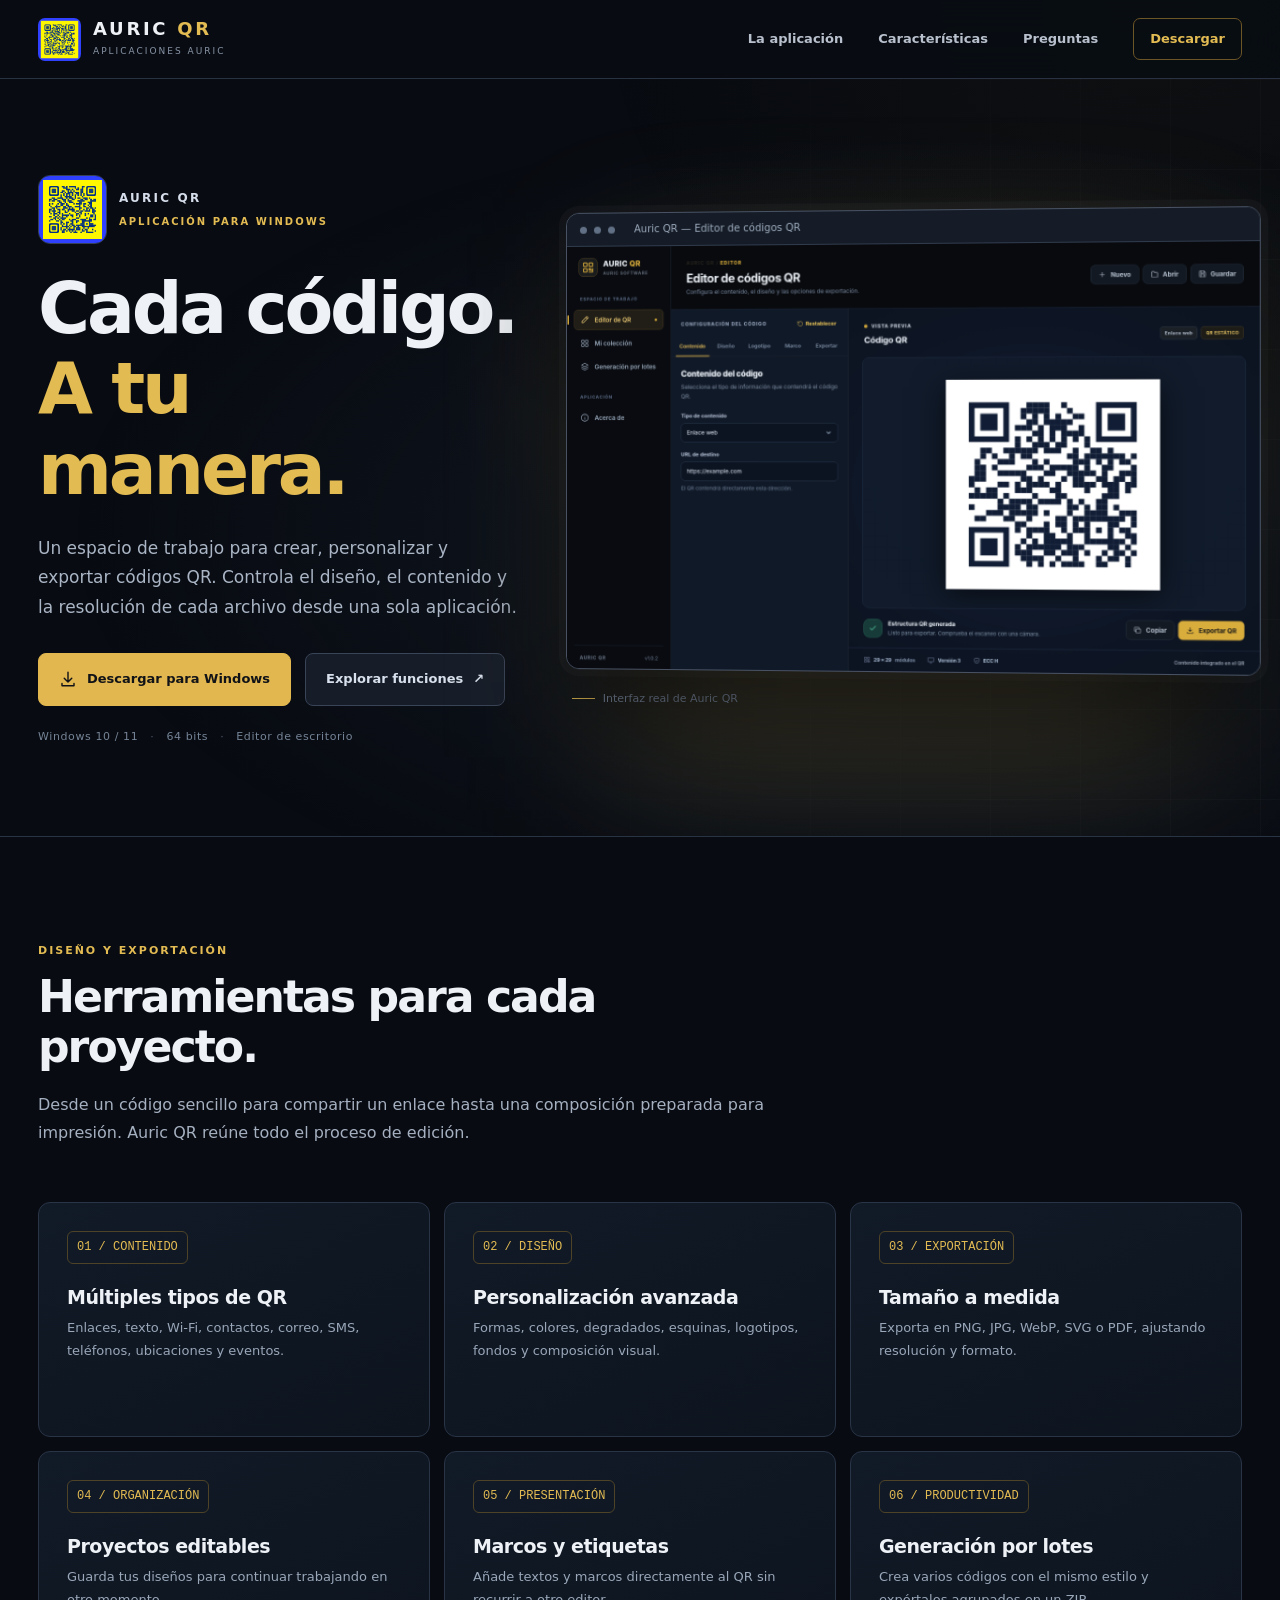
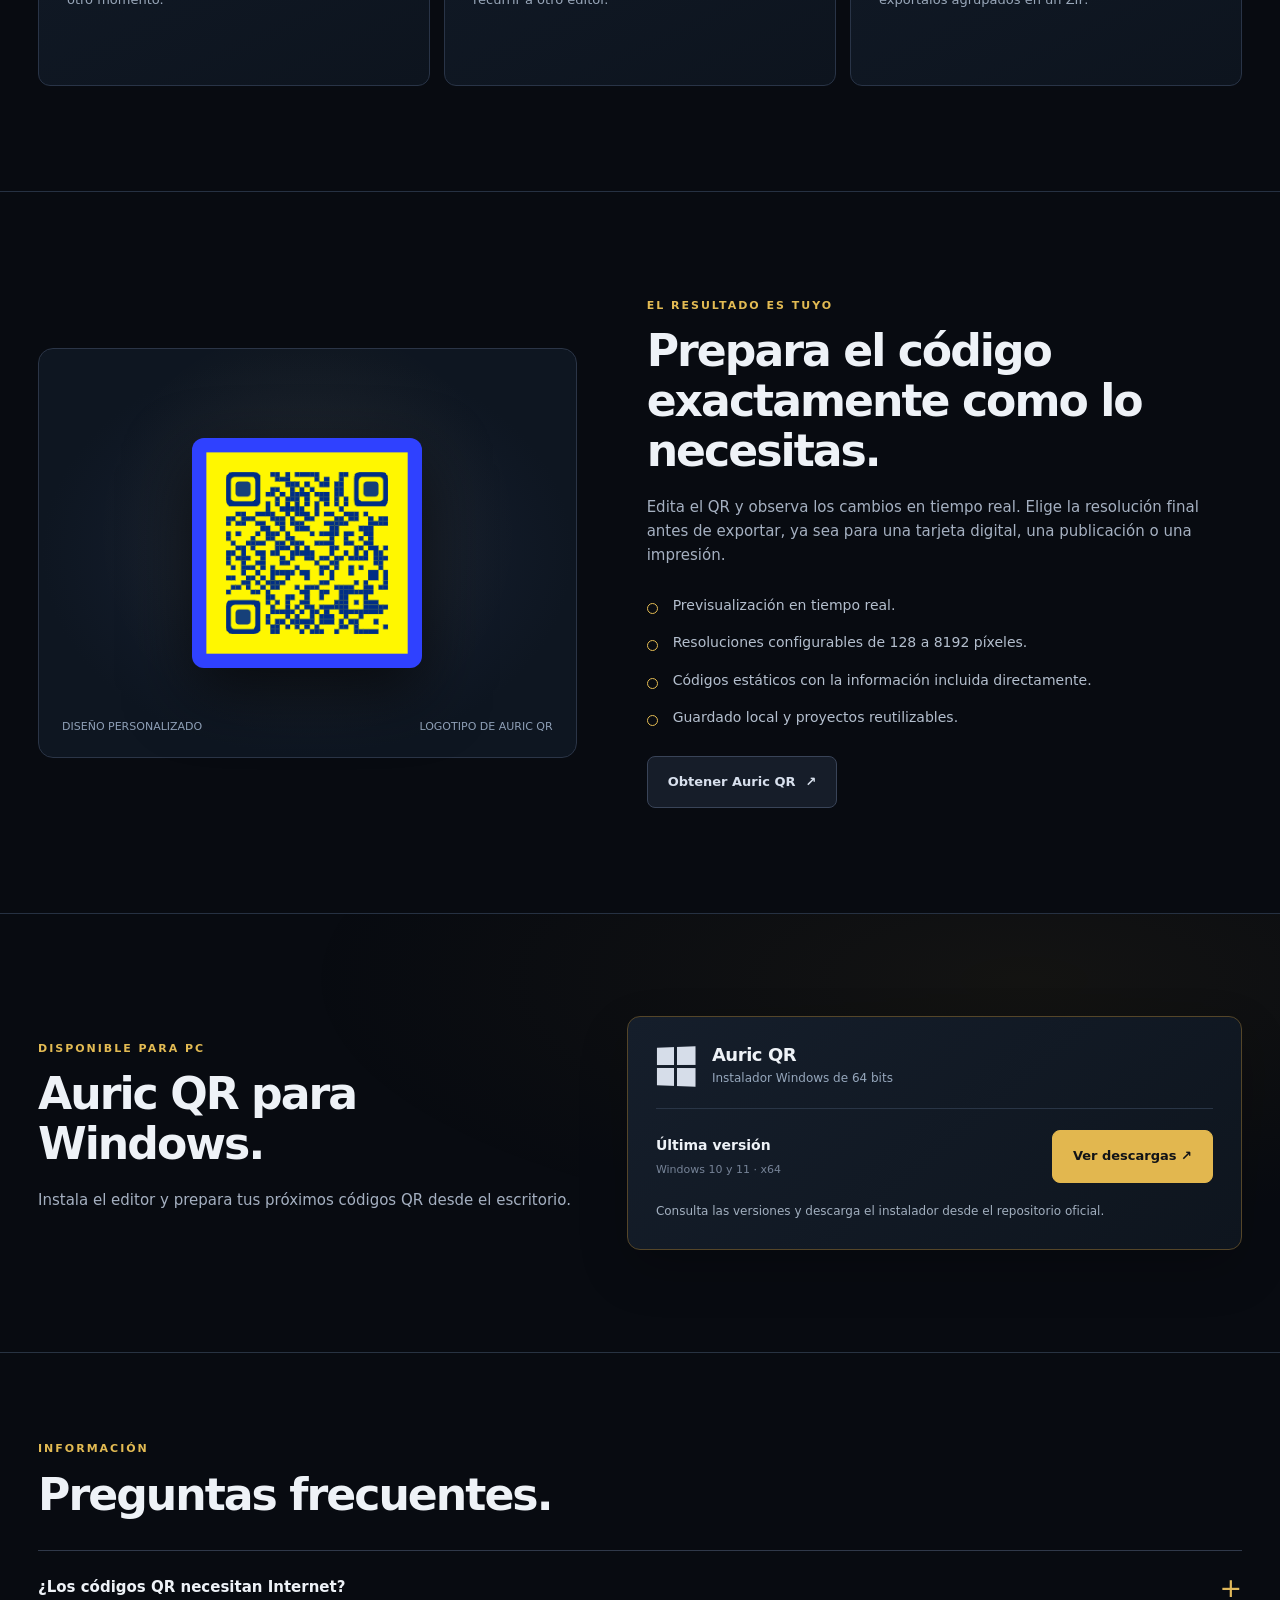
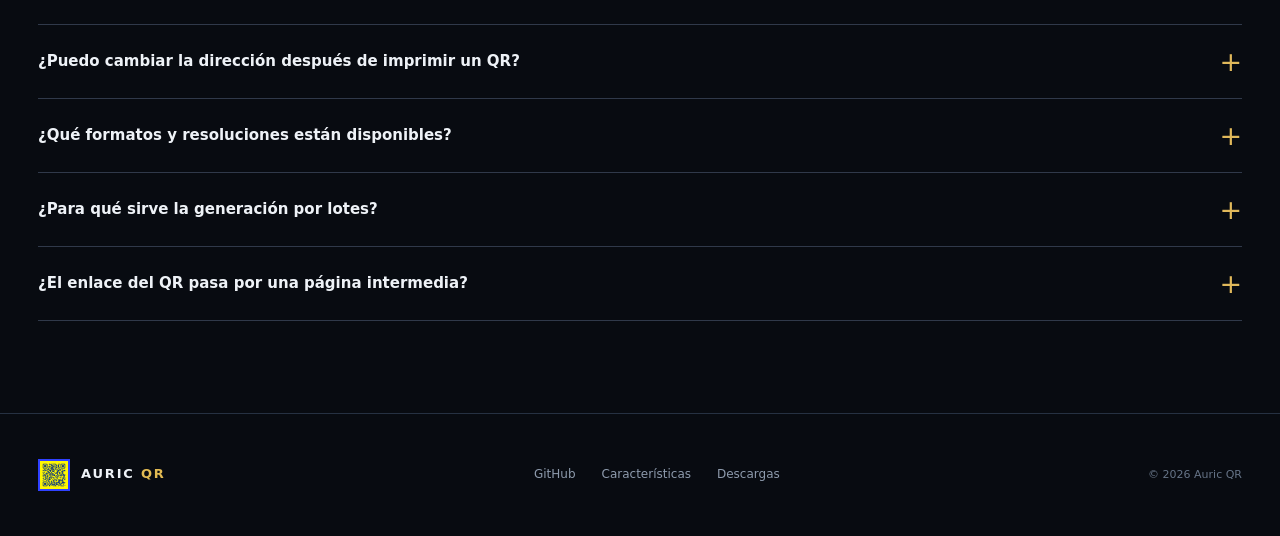
==== index.html @ 5e01d078 "Publish standalone Auric QR download site with original branding" ====
<!DOCTYPE html>
<html lang="es">
<head>
<meta charset="UTF-8"><meta name="viewport" content="width=device-width,initial-scale=1">
<meta name="theme-color" content="#080b11">
<meta name="description" content="Auric QR: editor de códigos QR para Windows. Personaliza colores, formas, marcos, logotipos y exporta en múltiples formatos y resoluciones.">
<meta property="og:type" content="website"><meta property="og:title" content="Auric QR — Editor de códigos QR"><meta property="og:description" content="Crea y personaliza códigos QR con exportaciones precisas para Windows.">
<title>Auric QR — Editor de códigos QR para Windows</title>
<link rel="icon" type="image/png" href="[data-uri]">
<style>
:root{color-scheme:dark;--base:#080b11;--base2:#0d131d;--panel:#101722;--panel2:#131c29;--edge:#283243;--txt:#eef2f7;--soft:#a5b0c1;--muted:#768397;--accent:#e3bb53;--accent2:#bc8f31;--sans:Inter,"Segoe UI",system-ui,-apple-system,Arial,sans-serif}
*{box-sizing:border-box}html{scroll-behavior:smooth}body{margin:0;min-width:320px;color:var(--txt);background:var(--base);font:15px/1.6 var(--sans);-webkit-font-smoothing:antialiased}body:before{content:"";position:fixed;inset:0;pointer-events:none;z-index:-1;background:radial-gradient(ellipse at 90% 1%,#b78e1b0a,transparent 35%)}a{color:inherit;text-decoration:none}button{font:inherit}button:focus-visible,a:focus-visible,summary:focus-visible{outline:2px solid #ffe39a;outline-offset:4px}.wrap{width:min(1230px,calc(100% - 76px));margin:auto}.eyebrow{font-size:11px;text-transform:uppercase;letter-spacing:2px;font-weight:750;color:var(--accent)}h1,h2,h3,p{margin-top:0}h1,h2,h3{line-height:1.13;letter-spacing:-.045em}h1{font-size:clamp(49px,5.55vw,83px);font-weight:780;margin:21px 0 24px}h2{font-size:clamp(33px,3.45vw,53px);font-weight:760;margin:12px 0 19px}h3{font-size:20px;font-weight:700;letter-spacing:-.025em;margin:0 0 10px}.sub{color:var(--soft)}.muted{color:var(--muted)}.gold{color:var(--accent)}
header{position:sticky;top:0;z-index:60;background:#090d13ed;backdrop-filter:blur(22px);border-bottom:1px solid #293242}nav.wrap{min-height:78px;display:flex;justify-content:space-between;align-items:center;gap:30px}.brand{display:inline-flex;align-items:center;gap:12px;min-width:0}.brand img{width:43px;height:43px;object-fit:contain;flex:none;border-radius:7px}.brand-name{font-weight:850;letter-spacing:2.7px;font-size:18px;line-height:1.1}.brand-name span{color:var(--accent)}.brand-tag{font-size:9px;color:#8894a6;letter-spacing:2px;margin-top:5px}.nav-links{display:flex;gap:35px;align-items:center}.nav-links a{font-size:13px;font-weight:620;color:#b9c1ce;transition:color .2s}.nav-links a:hover{color:#fff}.nav-download{padding:10px 16px;border:1px solid #6c5526;border-radius:7px;color:var(--accent)!important}.nav-download:hover{background:#352c1a}.hamburger{display:none;background:transparent;border:1px solid #394357;color:#ddd;border-radius:8px;width:43px;height:41px;align-items:center;justify-content:center;font-size:23px}
.hero{position:relative;overflow:hidden;border-bottom:1px solid #283343}.hero:before{content:"";position:absolute;inset:0;background:radial-gradient(ellipse at 75% 40%,#bd913116,transparent 38%),radial-gradient(ellipse at 72% 60%,#1a253682,transparent 65%);pointer-events:none}.hero:after{content:"";position:absolute;inset:0;opacity:.3;pointer-events:none;background-image:linear-gradient(90deg,#fff1 1px,transparent 1px),linear-gradient(#fff1 1px,transparent 1px);background-size:90px 90px;mask-image:linear-gradient(90deg,transparent 35%,black 100%)}.hero-grid{position:relative;z-index:1;display:grid;grid-template-columns:minmax(400px,.91fr) minmax(460px,1.28fr);align-items:center;gap:47px;min-height:670px;padding:96px 0 91px}.hero-copy{position:relative}.hero-copy p{font-size:17px;line-height:1.73;color:#aab5c5;max-width:520px}.hero-icon-row{display:flex;align-items:center;gap:12px;margin-bottom:25px}.hero-icon-row img{width:69px;height:69px;object-fit:contain;border:1px solid #364157;border-radius:12px}.product-label{font-size:12px;letter-spacing:2.2px;color:#d6deeb;font-weight:730}.hero-badges{font-size:11px;color:#758497;letter-spacing:.6px;margin-top:22px;display:flex;flex-wrap:wrap;gap:12px}.hero-badges span+span:before{content:"·";color:#4c596a;margin-right:12px}.actions{display:flex;align-items:center;gap:14px;flex-wrap:wrap;margin-top:31px}.btn{display:inline-flex;align-items:center;justify-content:center;gap:10px;white-space:nowrap;font-size:13px;font-weight:780;border-radius:8px;padding:15px 20px;border:1px solid #455063;transition:transform .18s,background .18s,color .18s;cursor:pointer}.btn:hover{transform:translateY(-2px)}.btn-primary{background:#e2b74f;color:#111317;border-color:#e2b74f}.btn-primary:hover{background:#f2cb69}.btn-secondary{background:#161d29;border-color:#394458;color:#d8e0ed}.btn-secondary:hover{background:#242e3c}.btn svg{height:18px;width:18px;stroke:currentColor;stroke-width:1.9;fill:none;stroke-linecap:round;stroke-linejoin:round}.screen-outer{min-width:0;position:relative;z-index:3}.screen-outer:before{content:"";position:absolute;inset:15% 7% -10%;background:#dcb8503d;filter:blur(80px);z-index:-1}.screen-frame{background:#111823;border:1px solid #485264;border-radius:13px;overflow:hidden;box-shadow:0 50px 105px #0009,0 0 0 7px #ffffff08;transform:perspective(1600px) rotateY(-4deg);transform-origin:left center}.screen-top{height:33px;display:flex;align-items:center;gap:7px;padding:0 13px;background:#151c27;border-bottom:1px solid #303b4d}.dot{height:7px;width:7px;border-radius:50%;background:#627085}.screen-top span:last-child{font-size:10px;color:#9dabbd;margin-left:12px}.screen-frame img{width:100%;height:auto;display:block;object-fit:contain;aspect-ratio:1440 / 900}.screen-caption{font-size:11px;color:#7c8aa0;margin:20px 6px 0;display:flex;align-items:center;gap:8px}.line{display:inline-block;width:23px;height:1px;background:var(--accent)}
.section{padding:105px 0;border-bottom:1px solid #263142}.section-head{max-width:760px;margin:0 0 55px}.section-head p{color:var(--soft);font-size:16px;line-height:1.75}.highlights{display:grid;grid-template-columns:repeat(3,1fr);gap:14px}.feature{min-height:235px;border:1px solid #293447;border-radius:12px;padding:28px;background:linear-gradient(155deg,#111a27,#0d141e);transition:border-color .2s,transform .2s}.feature:hover{transform:translateY(-2px);border-color:#6c592e}.feature .number{display:inline-flex;color:var(--accent);font-size:12px;font-family:Consolas,monospace;margin:0 0 23px;border:1px solid #4e4327;border-radius:6px;padding:6px 9px}.feature p{font-size:13px;color:#99a7b9;line-height:1.75;margin:0}.feature h3{font-size:19px;margin-bottom:9px}.feature .top-icon{color:#e3bb53;font-size:22px;margin-right:12px}.detail-row{display:grid;grid-template-columns:.95fr 1.05fr;gap:70px;align-items:center}.sample-card{min-height:410px;background:radial-gradient(ellipse at center,#182235,#0e1621 70%);border:1px solid #2b3547;border-radius:15px;position:relative;display:flex;justify-content:center;align-items:center;padding:50px}.sample-card .sample-glow{position:absolute;inset:0;background:radial-gradient(circle at 50% 45%,#deb94e14,transparent 60%)}.sample-code{position:relative;width:230px;height:230px;aspect-ratio:1;object-fit:contain;border-radius:12px;box-shadow:0 24px 65px #000a;image-rendering:auto}.sample-meta{position:absolute;bottom:21px;left:23px;right:23px;color:#8e9fb6;font-size:11px;display:flex;justify-content:space-between;gap:10px}.detail-info ul{list-style:none;padding:0;margin:27px 0}.detail-info li{position:relative;padding:0 0 0 26px;margin-bottom:15px;color:#b4bfce;font-size:14px}.detail-info li:before{content:"";position:absolute;left:0;top:9px;width:9px;height:9px;border:1.5px solid #e5bd54;border-radius:50%}
.download-area{padding:102px 0;background:radial-gradient(ellipse at 80% 15%,#b68a2711,transparent 50%);border-bottom:1px solid #283342}.download-grid{display:grid;grid-template-columns:1fr 1.15fr;gap:54px;align-items:center}.download-box{padding:28px;border-radius:13px;background:linear-gradient(140deg,#151e2b,#0e151e);border:1px solid #554629;box-shadow:0 20px 50px #0003}.package-top{display:flex;align-items:center;gap:17px;padding-bottom:20px;border-bottom:1px solid #293546}.windows-mark{display:grid;grid-template-columns:1fr 1fr;gap:3px;flex:none;width:39px;height:39px;transform:perspective(80px) rotateY(-9deg)}.windows-mark i{background:#d6dde9}.package-top h3{font-size:18px;margin:0 0 3px}.package-top p{margin:0;color:#96a7bc;font-size:12px}.package-meta{display:flex;justify-content:space-between;align-items:center;flex-wrap:wrap;gap:15px;padding:21px 0 2px}.download-status{font-size:12px;color:#a2afbf;margin-top:16px;line-height:1.7}.download-status strong{color:#e9c368}.install-note{margin-top:16px;font-size:12px;color:#7e8ba0}.download-btn{cursor:pointer}.download-btn[aria-disabled=true]{opacity:.55;cursor:not-allowed;transform:none;background:#2a2e35;border-color:#555a62;color:#cad0d7}
.faq{padding-top:87px;padding-bottom:92px}.faq .section-head{margin-bottom:30px}.faq-list{border-top:1px solid #30394a}.faq-list details{border-bottom:1px solid #30394a;padding:0}.faq-list summary{cursor:pointer;list-style:none;display:flex;align-items:center;justify-content:space-between;gap:16px;padding:23px 0;font-weight:640;font-size:15px}.faq-list summary::-webkit-details-marker{display:none}.faq-list summary:after{content:"+";font-weight:300;font-size:27px;color:#e1b95b;line-height:1}.faq-list details[open] summary:after{content:"−"}.faq-list details p{max-width:900px;color:#9aa8b9;font-size:14px;line-height:1.8;padding:0 0 23px;margin:0}
footer{background:#080b11;padding:45px 0}.footer-grid{display:flex;align-items:center;gap:26px;justify-content:space-between}.footer-brand{display:flex;gap:11px;align-items:center}.footer-brand img{height:32px;width:32px;object-fit:contain}.footer-brand strong{font-size:13px;letter-spacing:1.8px}.footer-links{display:flex;gap:26px;flex-wrap:wrap}.footer-links a{color:#8e9bad;font-size:12px}.footer-links a:hover{color:#fff}footer small{color:#667487;font-size:11px}
@media(max-width:1080px){.hero-grid{grid-template-columns:1fr;min-height:0;gap:58px;padding:75px 0}.hero-copy{max-width:720px}.screen-frame{transform:none}.screen-outer{max-width:850px}.highlights{grid-template-columns:repeat(2,1fr)}.download-grid{gap:30px}}
@media(max-width:720px){.wrap{width:calc(100% - 34px)}nav.wrap{min-height:68px}.brand img{width:35px;height:35px}.brand-name{font-size:15px;letter-spacing:1.5px}.brand-tag{font-size:8px}.nav-links{display:none;position:absolute;top:68px;left:0;right:0;padding:17px;background:#0d141e;border-bottom:1px solid #2c3645;flex-direction:column;align-items:stretch;gap:0}.nav-links.open{display:flex}.nav-links a{display:block;padding:12px 17px}.hamburger{display:flex}.hero-grid{padding:58px 0 62px;gap:38px;grid-template-columns:1fr}.hero-icon-row{margin-bottom:10px}.hero-icon-row img{width:55px;height:55px}.hero-copy p{font-size:15px}.hero-badges{font-size:10px}.actions{margin-top:26px}.btn{flex:1}.screen-top{height:27px}.screen-caption{font-size:10px}.section{padding:70px 0}.section-head{margin-bottom:32px}.section-head p{font-size:14px}.highlights{grid-template-columns:1fr}.feature{min-height:0;padding:24px}.feature .number{margin-bottom:14px}.detail-row{grid-template-columns:1fr;gap:34px}.sample-card{min-height:330px;padding:40px}.sample-code{max-width:60vw}.download-area{padding:72px 0}.download-grid{grid-template-columns:1fr;gap:23px}.download-box{padding:19px}.faq{padding-top:70px}.footer-grid{flex-direction:column;align-items:flex-start}.footer-links{gap:16px}.brand-name{white-space:nowrap}}
@media(prefers-reduced-motion:reduce){html{scroll-behavior:auto}.btn,.feature{transition:none}}
</style>
</head>
<body>
<header><nav class="wrap" aria-label="Navegación principal"><a class="brand" href="#inicio" aria-label="Auric QR, inicio"><img src="[data-uri]" alt="Icono oficial de Auric QR"><div><div class="brand-name">AURIC <span>QR</span></div><div class="brand-tag">APLICACIONES AURIC</div></div></a><button id="hamburger" class="hamburger" aria-label="Abrir navegación" aria-expanded="false">☰</button><div id="navlinks" class="nav-links"><a href="#aplicacion">La aplicación</a><a href="#caracteristicas">Características</a><a href="#preguntas">Preguntas</a><a href="#descargar" class="nav-download">Descargar</a></div></nav></header>
<main id="inicio">
<section class="hero" id="aplicacion"><div class="wrap hero-grid"><div class="hero-copy"><div class="hero-icon-row"><img src="[data-uri]" alt="Logotipo QR creado en Auric QR"><div><div class="product-label">AURIC QR</div><div class="eyebrow" style="margin-top:5px;font-size:10px">APLICACIÓN PARA WINDOWS</div></div></div><h1>Cada código.<br><span class="gold">A tu manera.</span></h1><p>Un espacio de trabajo para crear, personalizar y exportar códigos QR. Controla el diseño, el contenido y la resolución de cada archivo desde una sola aplicación.</p><div class="actions"><a class="btn btn-primary" href="#descargar"><svg viewBox="0 0 24 24"><path d="M12 3v13m-5-5 5 5 5-5M4 18v3h16v-3"/></svg> Descargar para Windows</a><a class="btn btn-secondary" href="#caracteristicas">Explorar funciones <span aria-hidden="true">↗</span></a></div><div class="hero-badges"><span>Windows 10 / 11</span><span>64 bits</span><span>Editor de escritorio</span></div></div><div class="screen-outer"><div class="screen-frame"><div class="screen-top"><i class="dot"></i><i class="dot"></i><i class="dot"></i><span>Auric QR — Editor de códigos QR</span></div><img src="[data-uri]" alt="Captura real de Auric QR en Windows: editor, opciones de contenido y vista previa del código QR" width="1440" height="900"></div><div class="screen-caption"><i class="line"></i> Interfaz real de Auric QR</div></div></div></section>
<section class="section" id="caracteristicas"><div class="wrap"><div class="section-head"><div class="eyebrow">DISEÑO Y EXPORTACIÓN</div><h2>Herramientas para cada proyecto.</h2><p>Desde un código sencillo para compartir un enlace hasta una composición preparada para impresión. Auric QR reúne todo el proceso de edición.</p></div><div class="highlights"><article class="feature"><span class="number">01 / CONTENIDO</span><h3>Múltiples tipos de QR</h3><p>Enlaces, texto, Wi‑Fi, contactos, correo, SMS, teléfonos, ubicaciones y eventos.</p></article><article class="feature"><span class="number">02 / DISEÑO</span><h3>Personalización avanzada</h3><p>Formas, colores, degradados, esquinas, logotipos, fondos y composición visual.</p></article><article class="feature"><span class="number">03 / EXPORTACIÓN</span><h3>Tamaño a medida</h3><p>Exporta en PNG, JPG, WebP, SVG o PDF, ajustando resolución y formato.</p></article><article class="feature"><span class="number">04 / ORGANIZACIÓN</span><h3>Proyectos editables</h3><p>Guarda tus diseños para continuar trabajando en otro momento.</p></article><article class="feature"><span class="number">05 / PRESENTACIÓN</span><h3>Marcos y etiquetas</h3><p>Añade textos y marcos directamente al QR sin recurrir a otro editor.</p></article><article class="feature"><span class="number">06 / PRODUCTIVIDAD</span><h3>Generación por lotes</h3><p>Crea varios códigos con el mismo estilo y expórtalos agrupados en un ZIP.</p></article></div></div></section>
<section class="section"><div class="wrap detail-row"><div class="sample-card"><div class="sample-glow"></div><img class="sample-code" src="[data-uri]" alt="Código QR original creado con Auric QR" width="256" height="256"><div class="sample-meta"><span>DISEÑO PERSONALIZADO</span><span>LOGOTIPO DE AURIC QR</span></div></div><div class="detail-info"><div class="eyebrow">EL RESULTADO ES TUYO</div><h2>Prepara el código exactamente como lo necesitas.</h2><p class="sub">Edita el QR y observa los cambios en tiempo real. Elige la resolución final antes de exportar, ya sea para una tarjeta digital, una publicación o una impresión.</p><ul><li>Previsualización en tiempo real.</li><li>Resoluciones configurables de 128 a 8192 píxeles.</li><li>Códigos estáticos con la información incluida directamente.</li><li>Guardado local y proyectos reutilizables.</li></ul><a href="#descargar" class="btn btn-secondary">Obtener Auric QR <span aria-hidden="true">↗</span></a></div></div></section>
<section id="descargar" class="download-area"><div class="wrap download-grid"><div><div class="eyebrow">DISPONIBLE PARA PC</div><h2>Auric QR para Windows.</h2><p class="sub">Instala el editor y prepara tus próximos códigos QR desde el escritorio.</p></div><div class="download-box"><div class="package-top"><div class="windows-mark" aria-hidden="true"><i></i><i></i><i></i><i></i></div><div><h3>Auric QR</h3><p>Instalador Windows de 64 bits</p></div></div><div class="package-meta"><div><div id="version" style="font-size:14px;font-weight:750">Versión en preparación</div><div class="muted" style="font-size:11px;margin-top:4px">Windows 10 y 11 · x64</div></div><a id="download" class="btn btn-primary download-btn" href="https://github.com/MIDASYT/Auric-QR/releases" aria-disabled="true">Ver descargas <span aria-hidden="true">↗</span></a></div><div id="download-status" class="download-status" role="status">Consultando las versiones publicadas en GitHub…</div></div></div></section>
<section class="section faq" id="preguntas"><div class="wrap"><div class="section-head"><div class="eyebrow">INFORMACIÓN</div><h2>Preguntas frecuentes.</h2></div><div class="faq-list"><details><summary>¿Los códigos QR necesitan Internet?</summary><p>Crear y exportar códigos QR no requiere conexión después de instalar la aplicación. Al escanear un QR con un enlace, el dispositivo que lo lee necesitará conexión para abrir esa página.</p></details><details><summary>¿Puedo cambiar la dirección después de imprimir un QR?</summary><p>Los códigos de Auric QR son estáticos. El contenido queda integrado en la imagen y no puede modificarse después de exportarla. Si cambia la dirección, tendrás que generar otro código.</p></details><details><summary>¿Qué formatos y resoluciones están disponibles?</summary><p>PNG, JPG, WebP, SVG y PDF. Puedes seleccionar el ancho de la exportación, incluyendo un tamaño personalizado de hasta 8192 píxeles para imágenes rasterizadas.</p></details><details><summary>¿Para qué sirve la generación por lotes?</summary><p>Permite crear varios QR de una sola vez a partir de una lista o CSV. Todos comparten las opciones de estilo elegidas y se agrupan en un archivo ZIP.</p></details><details><summary>¿El enlace del QR pasa por una página intermedia?</summary><p>No. Si generas un código para una dirección web, Auric QR guarda la dirección directamente dentro del código, sin introducir enlaces de redirección.</p></details></div></div></section>
</main><footer><div class="wrap footer-grid"><a class="footer-brand" href="#inicio"><img src="[data-uri]" alt=""><strong>AURIC <span class="gold">QR</span></strong></a><div class="footer-links"><a href="https://github.com/MIDASYT/Auric-QR" target="_blank" rel="noopener noreferrer">GitHub</a><a href="#caracteristicas">Características</a><a href="#descargar">Descargas</a></div><small>© <span id="year">2026</span> Auric QR</small></div></footer>
<script>
(()=>{'use strict';document.getElementById('year').textContent=new Date().getFullYear();const m=document.getElementById('hamburger'),links=document.getElementById('navlinks');m.addEventListener('click',()=>{const show=links.classList.toggle('open');m.setAttribute('aria-expanded',String(show))});links.querySelectorAll('a').forEach(a=>a.addEventListener('click',()=>{links.classList.remove('open');m.setAttribute('aria-expanded','false')}));const button=document.getElementById('download'),status=document.getElementById('download-status'),version=document.getElementById('version');function fallback(){version.textContent='Última versión';status.textContent='Consulta las versiones y descarga el instalador desde el repositorio oficial.';button.href='https://github.com/MIDASYT/Auric-QR/releases';button.removeAttribute('aria-disabled');button.textContent='Ver descargas ↗'}fetch('https://api.github.com/repos/MIDASYT/Auric-QR/releases/latest',{headers:{'Accept':'application/vnd.github+json'}}).then(async r=>{if(!r.ok)throw Error('Aún no hay una versión publicada');return r.json()}).then(d=>{const a=(d.assets||[]).find(a=>/^Auric-QR-Setup-[0-9.]+\.exe$/i.test(a.name));if(!a){fallback();return}version.textContent='Versión '+d.tag_name.replace(/^v/i,'');status.textContent='Instalador oficial disponible en GitHub Releases · Descarga directa';button.href=a.browser_download_url;button.textContent='Descargar para Windows ↧';button.removeAttribute('aria-disabled')}).catch(fallback)})();
</script>
</body></html>
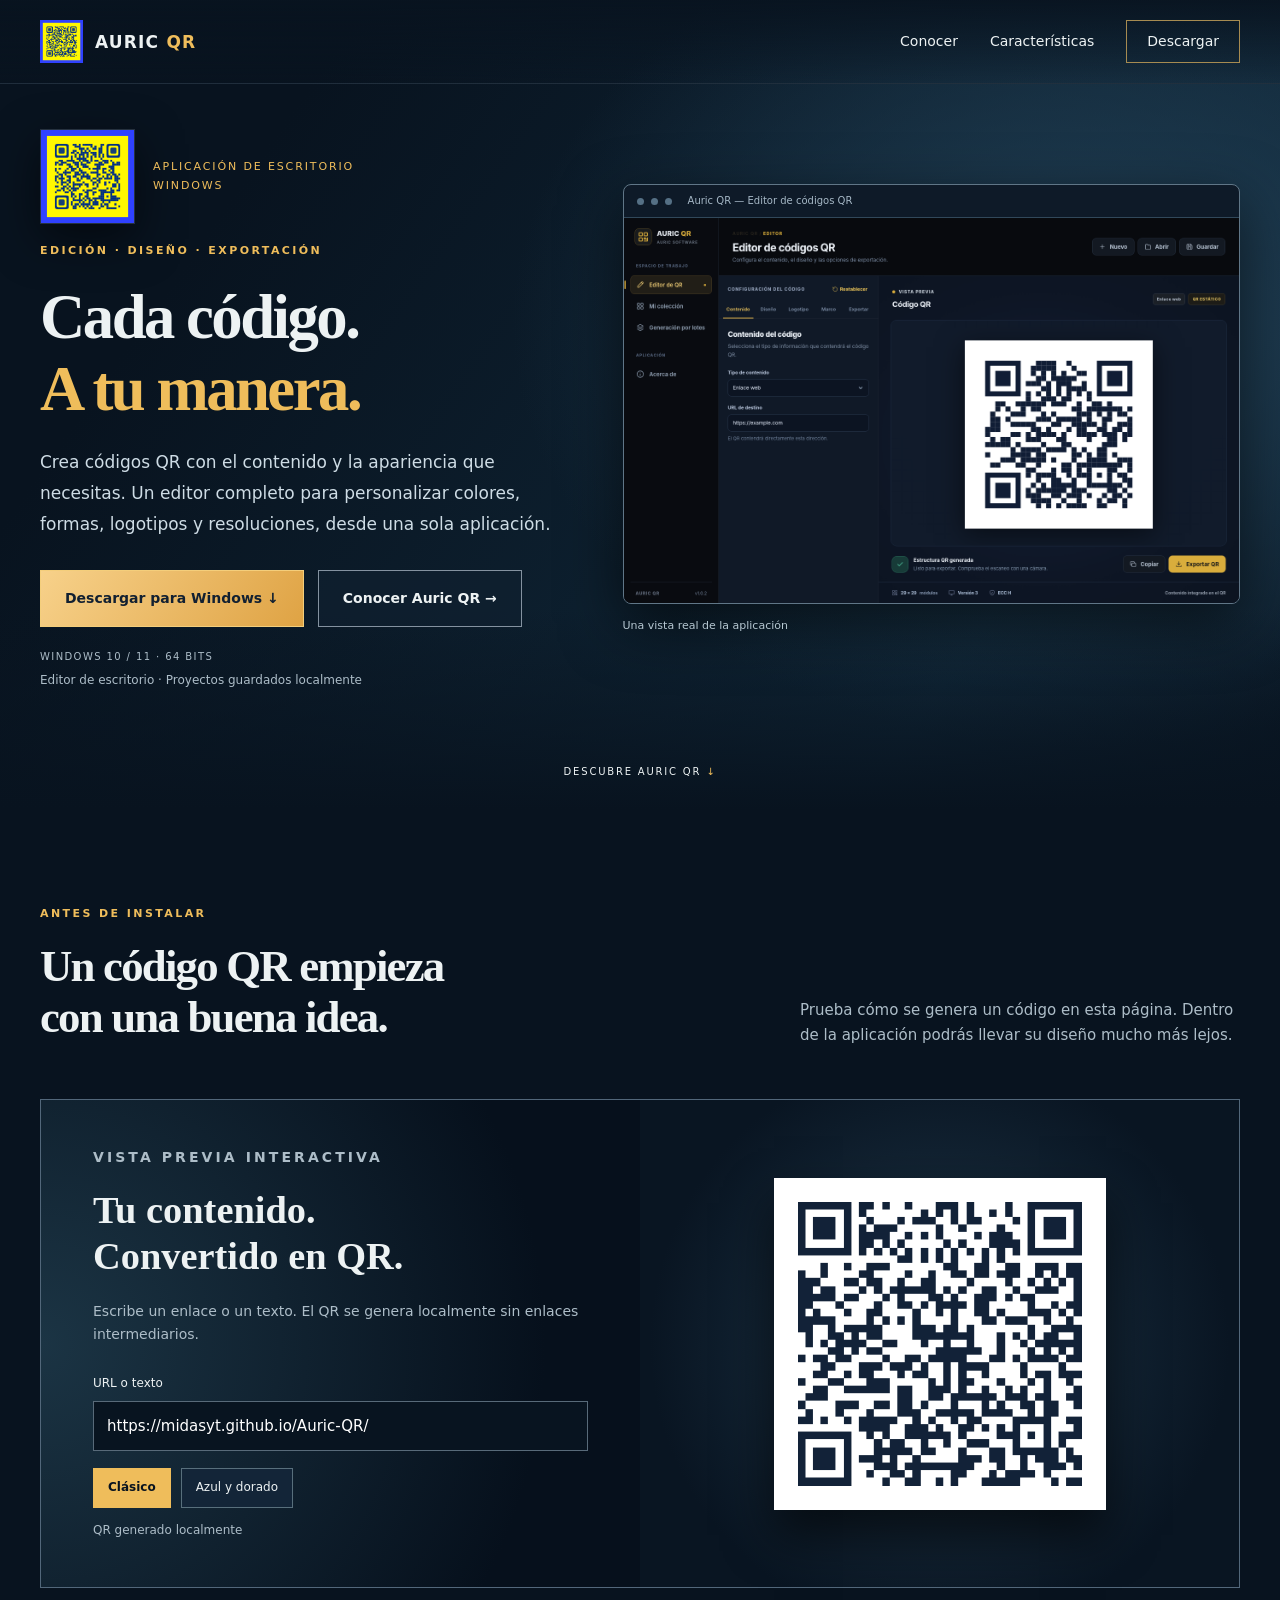
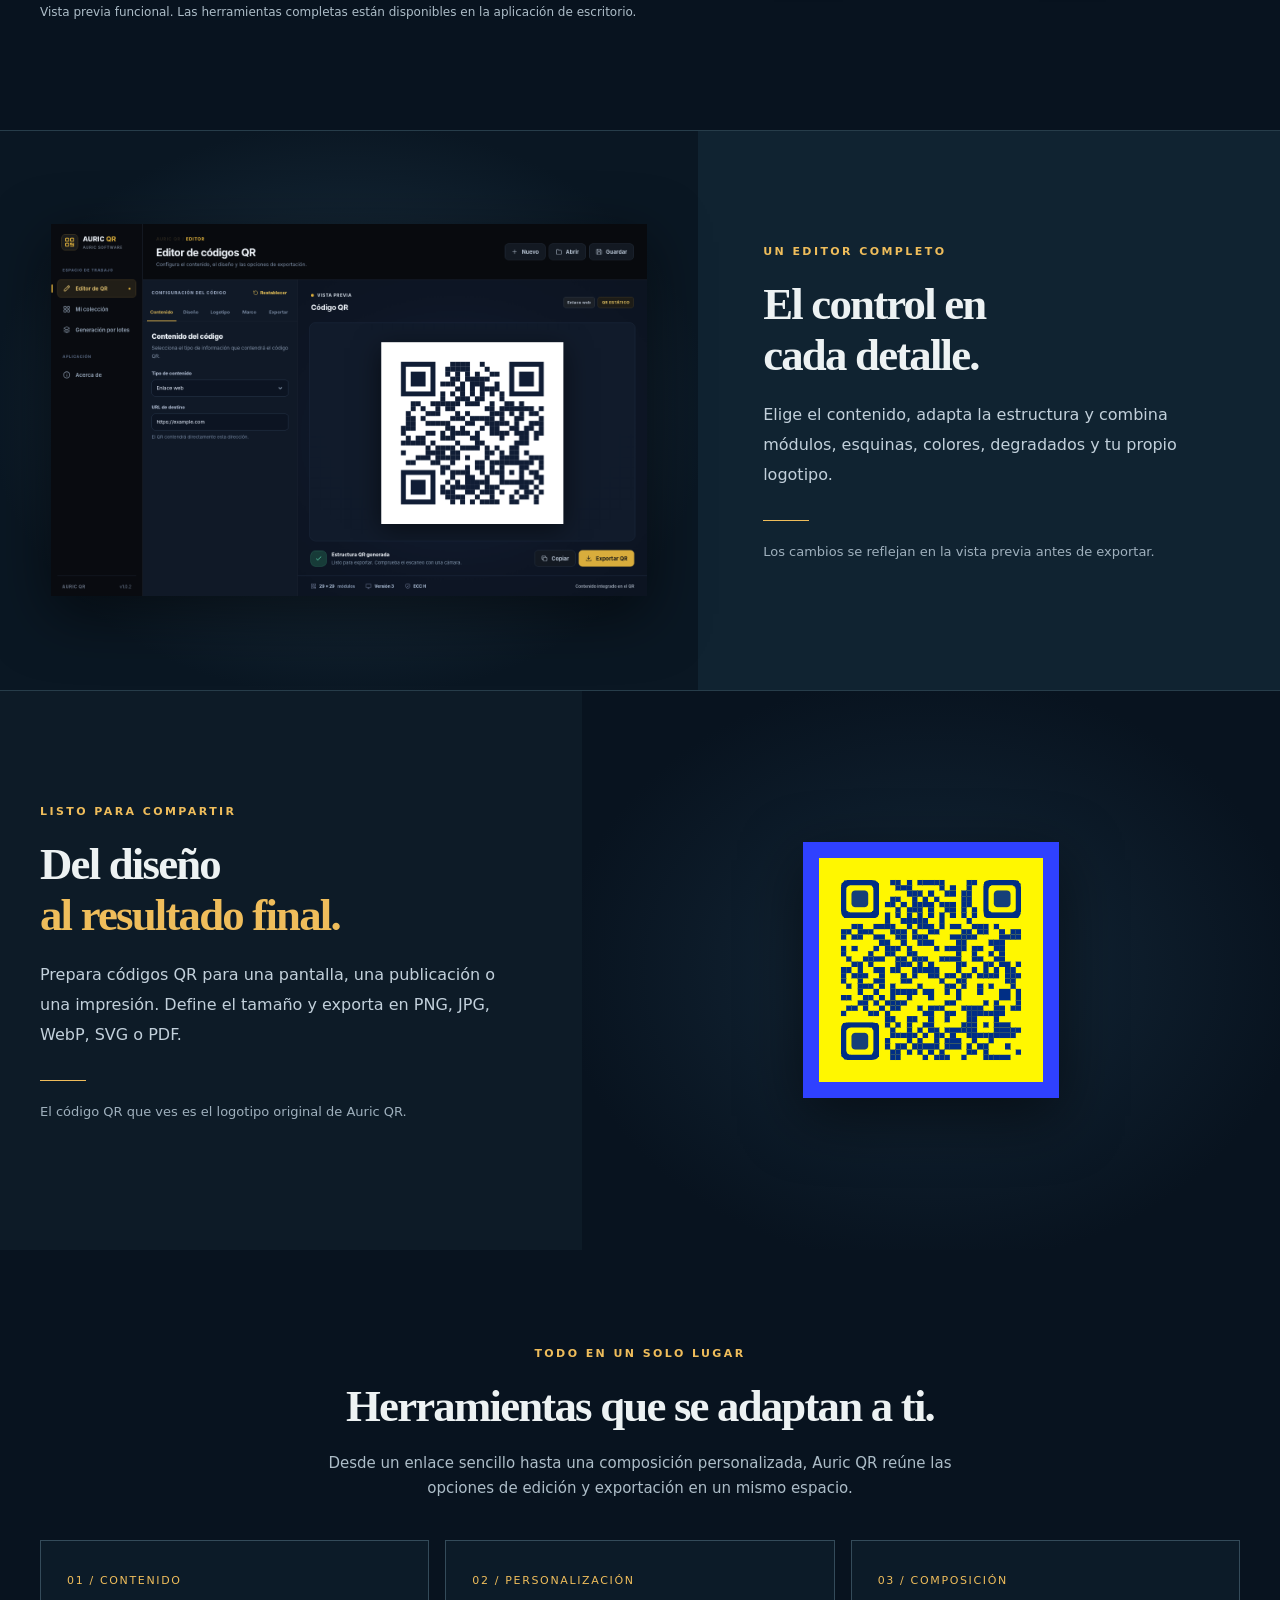
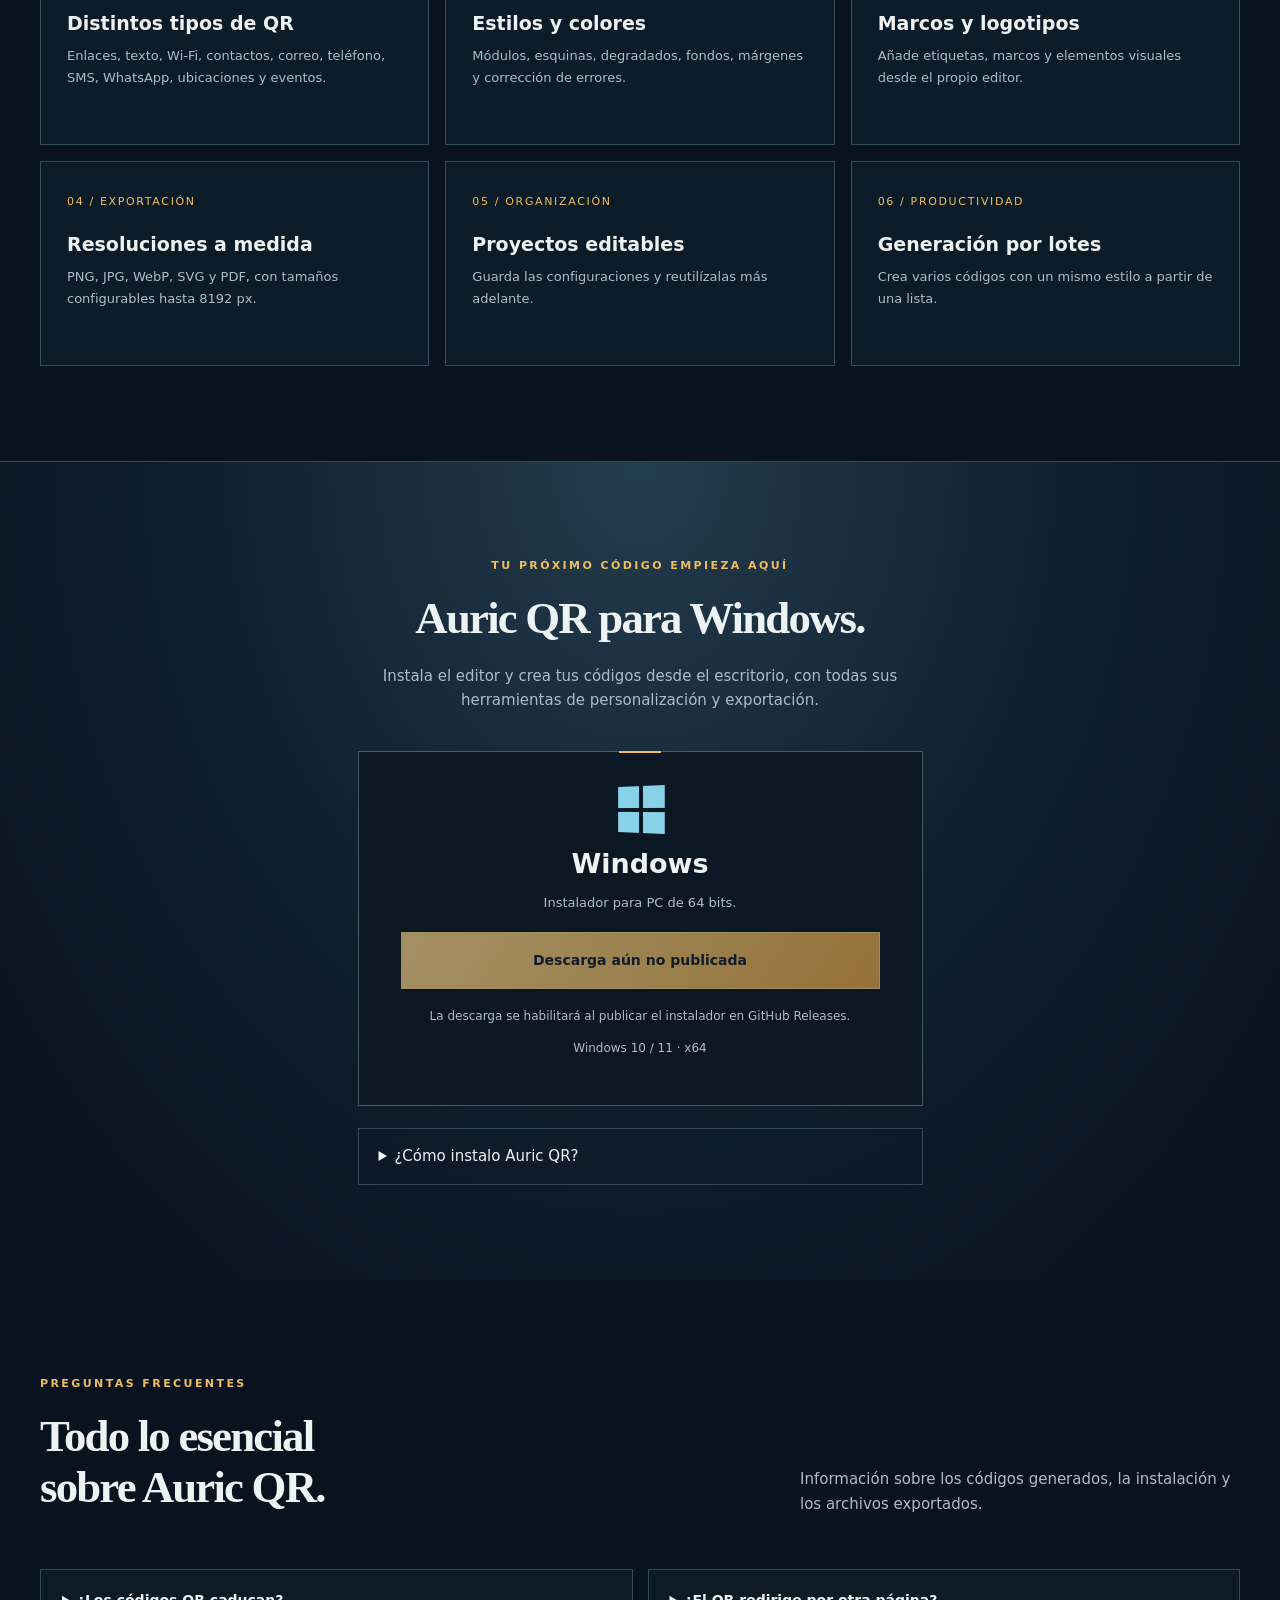
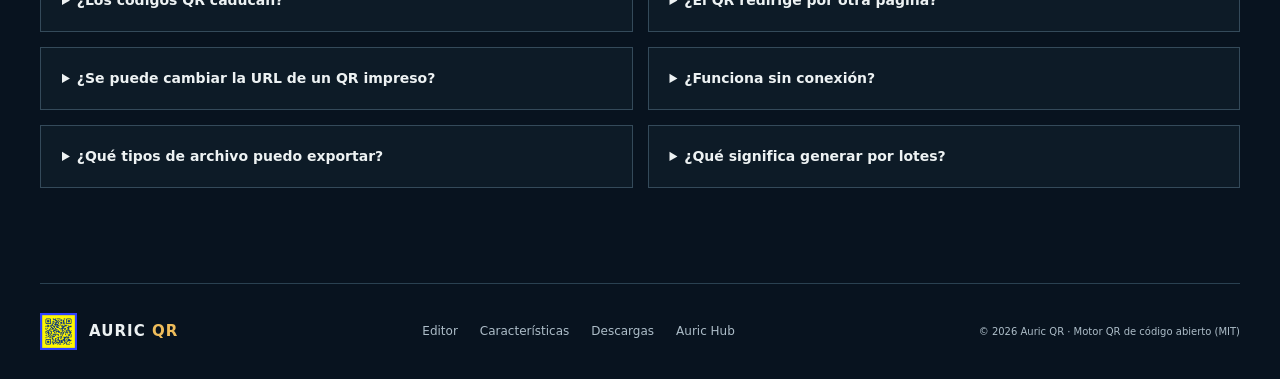
==== commit 2dc7e4a7: "Redesign Auric QR landing page to match Auric Turrets visual system" ====
--- a/index.html
+++ b/index.html
@@ -1,36 +1,28 @@
-<!DOCTYPE html>
-<html lang="es">
-<head>
-<meta charset="UTF-8"><meta name="viewport" content="width=device-width,initial-scale=1">
-<meta name="theme-color" content="#080b11">
-<meta name="description" content="Auric QR: editor de códigos QR para Windows. Personaliza colores, formas, marcos, logotipos y exporta en múltiples formatos y resoluciones.">
-<meta property="og:type" content="website"><meta property="og:title" content="Auric QR — Editor de códigos QR"><meta property="og:description" content="Crea y personaliza códigos QR con exportaciones precisas para Windows.">
-<title>Auric QR — Editor de códigos QR para Windows</title>
-<link rel="icon" type="image/png" href="[data-uri]">
-<style>
-:root{color-scheme:dark;--base:#080b11;--base2:#0d131d;--panel:#101722;--panel2:#131c29;--edge:#283243;--txt:#eef2f7;--soft:#a5b0c1;--muted:#768397;--accent:#e3bb53;--accent2:#bc8f31;--sans:Inter,"Segoe UI",system-ui,-apple-system,Arial,sans-serif}
-*{box-sizing:border-box}html{scroll-behavior:smooth}body{margin:0;min-width:320px;color:var(--txt);background:var(--base);font:15px/1.6 var(--sans);-webkit-font-smoothing:antialiased}body:before{content:"";position:fixed;inset:0;pointer-events:none;z-index:-1;background:radial-gradient(ellipse at 90% 1%,#b78e1b0a,transparent 35%)}a{color:inherit;text-decoration:none}button{font:inherit}button:focus-visible,a:focus-visible,summary:focus-visible{outline:2px solid #ffe39a;outline-offset:4px}.wrap{width:min(1230px,calc(100% - 76px));margin:auto}.eyebrow{font-size:11px;text-transform:uppercase;letter-spacing:2px;font-weight:750;color:var(--accent)}h1,h2,h3,p{margin-top:0}h1,h2,h3{line-height:1.13;letter-spacing:-.045em}h1{font-size:clamp(49px,5.55vw,83px);font-weight:780;margin:21px 0 24px}h2{font-size:clamp(33px,3.45vw,53px);font-weight:760;margin:12px 0 19px}h3{font-size:20px;font-weight:700;letter-spacing:-.025em;margin:0 0 10px}.sub{color:var(--soft)}.muted{color:var(--muted)}.gold{color:var(--accent)}
-header{position:sticky;top:0;z-index:60;background:#090d13ed;backdrop-filter:blur(22px);border-bottom:1px solid #293242}nav.wrap{min-height:78px;display:flex;justify-content:space-between;align-items:center;gap:30px}.brand{display:inline-flex;align-items:center;gap:12px;min-width:0}.brand img{width:43px;height:43px;object-fit:contain;flex:none;border-radius:7px}.brand-name{font-weight:850;letter-spacing:2.7px;font-size:18px;line-height:1.1}.brand-name span{color:var(--accent)}.brand-tag{font-size:9px;color:#8894a6;letter-spacing:2px;margin-top:5px}.nav-links{display:flex;gap:35px;align-items:center}.nav-links a{font-size:13px;font-weight:620;color:#b9c1ce;transition:color .2s}.nav-links a:hover{color:#fff}.nav-download{padding:10px 16px;border:1px solid #6c5526;border-radius:7px;color:var(--accent)!important}.nav-download:hover{background:#352c1a}.hamburger{display:none;background:transparent;border:1px solid #394357;color:#ddd;border-radius:8px;width:43px;height:41px;align-items:center;justify-content:center;font-size:23px}
-.hero{position:relative;overflow:hidden;border-bottom:1px solid #283343}.hero:before{content:"";position:absolute;inset:0;background:radial-gradient(ellipse at 75% 40%,#bd913116,transparent 38%),radial-gradient(ellipse at 72% 60%,#1a253682,transparent 65%);pointer-events:none}.hero:after{content:"";position:absolute;inset:0;opacity:.3;pointer-events:none;background-image:linear-gradient(90deg,#fff1 1px,transparent 1px),linear-gradient(#fff1 1px,transparent 1px);background-size:90px 90px;mask-image:linear-gradient(90deg,transparent 35%,black 100%)}.hero-grid{position:relative;z-index:1;display:grid;grid-template-columns:minmax(400px,.91fr) minmax(460px,1.28fr);align-items:center;gap:47px;min-height:670px;padding:96px 0 91px}.hero-copy{position:relative}.hero-copy p{font-size:17px;line-height:1.73;color:#aab5c5;max-width:520px}.hero-icon-row{display:flex;align-items:center;gap:12px;margin-bottom:25px}.hero-icon-row img{width:69px;height:69px;object-fit:contain;border:1px solid #364157;border-radius:12px}.product-label{font-size:12px;letter-spacing:2.2px;color:#d6deeb;font-weight:730}.hero-badges{font-size:11px;color:#758497;letter-spacing:.6px;margin-top:22px;display:flex;flex-wrap:wrap;gap:12px}.hero-badges span+span:before{content:"·";color:#4c596a;margin-right:12px}.actions{display:flex;align-items:center;gap:14px;flex-wrap:wrap;margin-top:31px}.btn{display:inline-flex;align-items:center;justify-content:center;gap:10px;white-space:nowrap;font-size:13px;font-weight:780;border-radius:8px;padding:15px 20px;border:1px solid #455063;transition:transform .18s,background .18s,color .18s;cursor:pointer}.btn:hover{transform:translateY(-2px)}.btn-primary{background:#e2b74f;color:#111317;border-color:#e2b74f}.btn-primary:hover{background:#f2cb69}.btn-secondary{background:#161d29;border-color:#394458;color:#d8e0ed}.btn-secondary:hover{background:#242e3c}.btn svg{height:18px;width:18px;stroke:currentColor;stroke-width:1.9;fill:none;stroke-linecap:round;stroke-linejoin:round}.screen-outer{min-width:0;position:relative;z-index:3}.screen-outer:before{content:"";position:absolute;inset:15% 7% -10%;background:#dcb8503d;filter:blur(80px);z-index:-1}.screen-frame{background:#111823;border:1px solid #485264;border-radius:13px;overflow:hidden;box-shadow:0 50px 105px #0009,0 0 0 7px #ffffff08;transform:perspective(1600px) rotateY(-4deg);transform-origin:left center}.screen-top{height:33px;display:flex;align-items:center;gap:7px;padding:0 13px;background:#151c27;border-bottom:1px solid #303b4d}.dot{height:7px;width:7px;border-radius:50%;background:#627085}.screen-top span:last-child{font-size:10px;color:#9dabbd;margin-left:12px}.screen-frame img{width:100%;height:auto;display:block;object-fit:contain;aspect-ratio:1440 / 900}.screen-caption{font-size:11px;color:#7c8aa0;margin:20px 6px 0;display:flex;align-items:center;gap:8px}.line{display:inline-block;width:23px;height:1px;background:var(--accent)}
-.section{padding:105px 0;border-bottom:1px solid #263142}.section-head{max-width:760px;margin:0 0 55px}.section-head p{color:var(--soft);font-size:16px;line-height:1.75}.highlights{display:grid;grid-template-columns:repeat(3,1fr);gap:14px}.feature{min-height:235px;border:1px solid #293447;border-radius:12px;padding:28px;background:linear-gradient(155deg,#111a27,#0d141e);transition:border-color .2s,transform .2s}.feature:hover{transform:translateY(-2px);border-color:#6c592e}.feature .number{display:inline-flex;color:var(--accent);font-size:12px;font-family:Consolas,monospace;margin:0 0 23px;border:1px solid #4e4327;border-radius:6px;padding:6px 9px}.feature p{font-size:13px;color:#99a7b9;line-height:1.75;margin:0}.feature h3{font-size:19px;margin-bottom:9px}.feature .top-icon{color:#e3bb53;font-size:22px;margin-right:12px}.detail-row{display:grid;grid-template-columns:.95fr 1.05fr;gap:70px;align-items:center}.sample-card{min-height:410px;background:radial-gradient(ellipse at center,#182235,#0e1621 70%);border:1px solid #2b3547;border-radius:15px;position:relative;display:flex;justify-content:center;align-items:center;padding:50px}.sample-card .sample-glow{position:absolute;inset:0;background:radial-gradient(circle at 50% 45%,#deb94e14,transparent 60%)}.sample-code{position:relative;width:230px;height:230px;aspect-ratio:1;object-fit:contain;border-radius:12px;box-shadow:0 24px 65px #000a;image-rendering:auto}.sample-meta{position:absolute;bottom:21px;left:23px;right:23px;color:#8e9fb6;font-size:11px;display:flex;justify-content:space-between;gap:10px}.detail-info ul{list-style:none;padding:0;margin:27px 0}.detail-info li{position:relative;padding:0 0 0 26px;margin-bottom:15px;color:#b4bfce;font-size:14px}.detail-info li:before{content:"";position:absolute;left:0;top:9px;width:9px;height:9px;border:1.5px solid #e5bd54;border-radius:50%}
-.download-area{padding:102px 0;background:radial-gradient(ellipse at 80% 15%,#b68a2711,transparent 50%);border-bottom:1px solid #283342}.download-grid{display:grid;grid-template-columns:1fr 1.15fr;gap:54px;align-items:center}.download-box{padding:28px;border-radius:13px;background:linear-gradient(140deg,#151e2b,#0e151e);border:1px solid #554629;box-shadow:0 20px 50px #0003}.package-top{display:flex;align-items:center;gap:17px;padding-bottom:20px;border-bottom:1px solid #293546}.windows-mark{display:grid;grid-template-columns:1fr 1fr;gap:3px;flex:none;width:39px;height:39px;transform:perspective(80px) rotateY(-9deg)}.windows-mark i{background:#d6dde9}.package-top h3{font-size:18px;margin:0 0 3px}.package-top p{margin:0;color:#96a7bc;font-size:12px}.package-meta{display:flex;justify-content:space-between;align-items:center;flex-wrap:wrap;gap:15px;padding:21px 0 2px}.download-status{font-size:12px;color:#a2afbf;margin-top:16px;line-height:1.7}.download-status strong{color:#e9c368}.install-note{margin-top:16px;font-size:12px;color:#7e8ba0}.download-btn{cursor:pointer}.download-btn[aria-disabled=true]{opacity:.55;cursor:not-allowed;transform:none;background:#2a2e35;border-color:#555a62;color:#cad0d7}
-.faq{padding-top:87px;padding-bottom:92px}.faq .section-head{margin-bottom:30px}.faq-list{border-top:1px solid #30394a}.faq-list details{border-bottom:1px solid #30394a;padding:0}.faq-list summary{cursor:pointer;list-style:none;display:flex;align-items:center;justify-content:space-between;gap:16px;padding:23px 0;font-weight:640;font-size:15px}.faq-list summary::-webkit-details-marker{display:none}.faq-list summary:after{content:"+";font-weight:300;font-size:27px;color:#e1b95b;line-height:1}.faq-list details[open] summary:after{content:"−"}.faq-list details p{max-width:900px;color:#9aa8b9;font-size:14px;line-height:1.8;padding:0 0 23px;margin:0}
-footer{background:#080b11;padding:45px 0}.footer-grid{display:flex;align-items:center;gap:26px;justify-content:space-between}.footer-brand{display:flex;gap:11px;align-items:center}.footer-brand img{height:32px;width:32px;object-fit:contain}.footer-brand strong{font-size:13px;letter-spacing:1.8px}.footer-links{display:flex;gap:26px;flex-wrap:wrap}.footer-links a{color:#8e9bad;font-size:12px}.footer-links a:hover{color:#fff}footer small{color:#667487;font-size:11px}
-@media(max-width:1080px){.hero-grid{grid-template-columns:1fr;min-height:0;gap:58px;padding:75px 0}.hero-copy{max-width:720px}.screen-frame{transform:none}.screen-outer{max-width:850px}.highlights{grid-template-columns:repeat(2,1fr)}.download-grid{gap:30px}}
-@media(max-width:720px){.wrap{width:calc(100% - 34px)}nav.wrap{min-height:68px}.brand img{width:35px;height:35px}.brand-name{font-size:15px;letter-spacing:1.5px}.brand-tag{font-size:8px}.nav-links{display:none;position:absolute;top:68px;left:0;right:0;padding:17px;background:#0d141e;border-bottom:1px solid #2c3645;flex-direction:column;align-items:stretch;gap:0}.nav-links.open{display:flex}.nav-links a{display:block;padding:12px 17px}.hamburger{display:flex}.hero-grid{padding:58px 0 62px;gap:38px;grid-template-columns:1fr}.hero-icon-row{margin-bottom:10px}.hero-icon-row img{width:55px;height:55px}.hero-copy p{font-size:15px}.hero-badges{font-size:10px}.actions{margin-top:26px}.btn{flex:1}.screen-top{height:27px}.screen-caption{font-size:10px}.section{padding:70px 0}.section-head{margin-bottom:32px}.section-head p{font-size:14px}.highlights{grid-template-columns:1fr}.feature{min-height:0;padding:24px}.feature .number{margin-bottom:14px}.detail-row{grid-template-columns:1fr;gap:34px}.sample-card{min-height:330px;padding:40px}.sample-code{max-width:60vw}.download-area{padding:72px 0}.download-grid{grid-template-columns:1fr;gap:23px}.download-box{padding:19px}.faq{padding-top:70px}.footer-grid{flex-direction:column;align-items:flex-start}.footer-links{gap:16px}.brand-name{white-space:nowrap}}
-@media(prefers-reduced-motion:reduce){html{scroll-behavior:auto}.btn,.feature{transition:none}}
-</style>
-</head>
-<body>
-<header><nav class="wrap" aria-label="Navegación principal"><a class="brand" href="#inicio" aria-label="Auric QR, inicio"><img src="[data-uri]" alt="Icono oficial de Auric QR"><div><div class="brand-name">AURIC <span>QR</span></div><div class="brand-tag">APLICACIONES AURIC</div></div></a><button id="hamburger" class="hamburger" aria-label="Abrir navegación" aria-expanded="false">☰</button><div id="navlinks" class="nav-links"><a href="#aplicacion">La aplicación</a><a href="#caracteristicas">Características</a><a href="#preguntas">Preguntas</a><a href="#descargar" class="nav-download">Descargar</a></div></nav></header>
-<main id="inicio">
-<section class="hero" id="aplicacion"><div class="wrap hero-grid"><div class="hero-copy"><div class="hero-icon-row"><img src="[data-uri]" alt="Logotipo QR creado en Auric QR"><div><div class="product-label">AURIC QR</div><div class="eyebrow" style="margin-top:5px;font-size:10px">APLICACIÓN PARA WINDOWS</div></div></div><h1>Cada código.<br><span class="gold">A tu manera.</span></h1><p>Un espacio de trabajo para crear, personalizar y exportar códigos QR. Controla el diseño, el contenido y la resolución de cada archivo desde una sola aplicación.</p><div class="actions"><a class="btn btn-primary" href="#descargar"><svg viewBox="0 0 24 24"><path d="M12 3v13m-5-5 5 5 5-5M4 18v3h16v-3"/></svg> Descargar para Windows</a><a class="btn btn-secondary" href="#caracteristicas">Explorar funciones <span aria-hidden="true">↗</span></a></div><div class="hero-badges"><span>Windows 10 / 11</span><span>64 bits</span><span>Editor de escritorio</span></div></div><div class="screen-outer"><div class="screen-frame"><div class="screen-top"><i class="dot"></i><i class="dot"></i><i class="dot"></i><span>Auric QR — Editor de códigos QR</span></div><img src="[data-uri]" alt="Captura real de Auric QR en Windows: editor, opciones de contenido y vista previa del código QR" width="1440" height="900"></div><div class="screen-caption"><i class="line"></i> Interfaz real de Auric QR</div></div></div></section>
-<section class="section" id="caracteristicas"><div class="wrap"><div class="section-head"><div class="eyebrow">DISEÑO Y EXPORTACIÓN</div><h2>Herramientas para cada proyecto.</h2><p>Desde un código sencillo para compartir un enlace hasta una composición preparada para impresión. Auric QR reúne todo el proceso de edición.</p></div><div class="highlights"><article class="feature"><span class="number">01 / CONTENIDO</span><h3>Múltiples tipos de QR</h3><p>Enlaces, texto, Wi‑Fi, contactos, correo, SMS, teléfonos, ubicaciones y eventos.</p></article><article class="feature"><span class="number">02 / DISEÑO</span><h3>Personalización avanzada</h3><p>Formas, colores, degradados, esquinas, logotipos, fondos y composición visual.</p></article><article class="feature"><span class="number">03 / EXPORTACIÓN</span><h3>Tamaño a medida</h3><p>Exporta en PNG, JPG, WebP, SVG o PDF, ajustando resolución y formato.</p></article><article class="feature"><span class="number">04 / ORGANIZACIÓN</span><h3>Proyectos editables</h3><p>Guarda tus diseños para continuar trabajando en otro momento.</p></article><article class="feature"><span class="number">05 / PRESENTACIÓN</span><h3>Marcos y etiquetas</h3><p>Añade textos y marcos directamente al QR sin recurrir a otro editor.</p></article><article class="feature"><span class="number">06 / PRODUCTIVIDAD</span><h3>Generación por lotes</h3><p>Crea varios códigos con el mismo estilo y expórtalos agrupados en un ZIP.</p></article></div></div></section>
-<section class="section"><div class="wrap detail-row"><div class="sample-card"><div class="sample-glow"></div><img class="sample-code" src="[data-uri]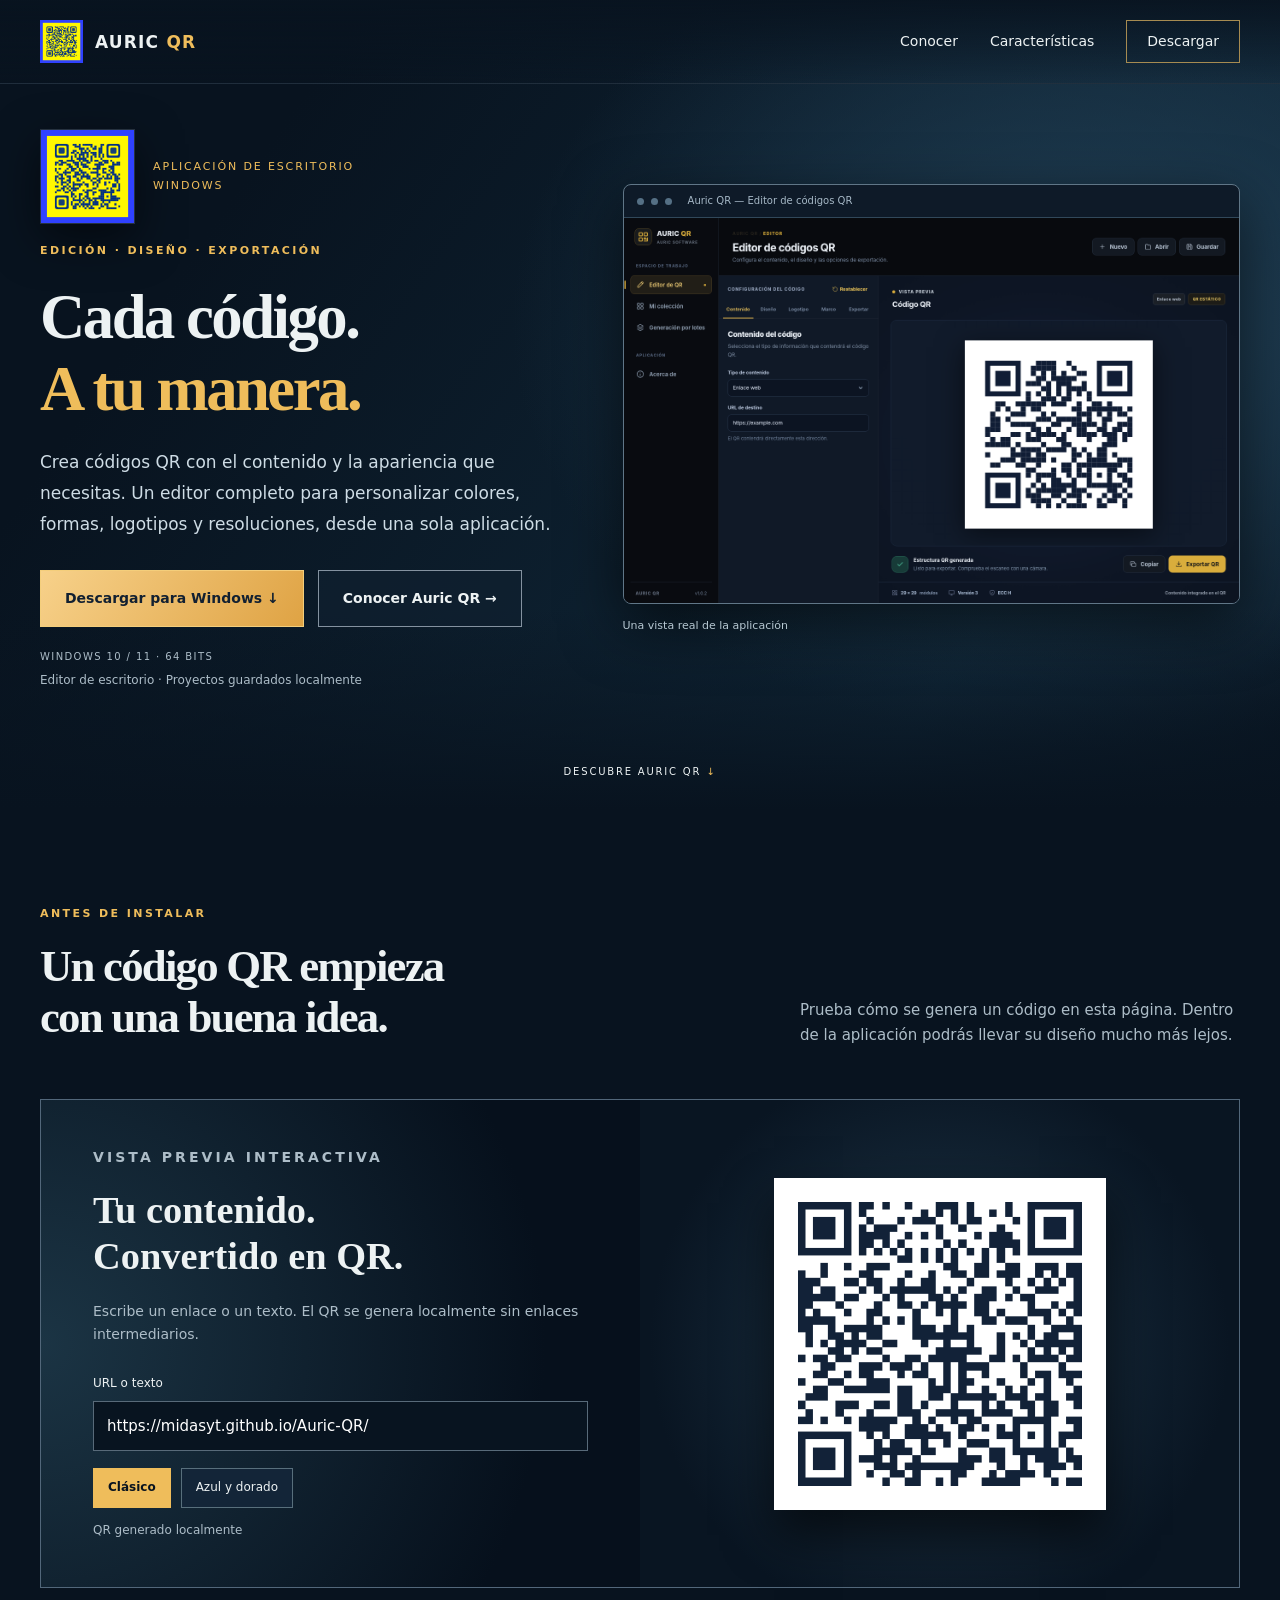
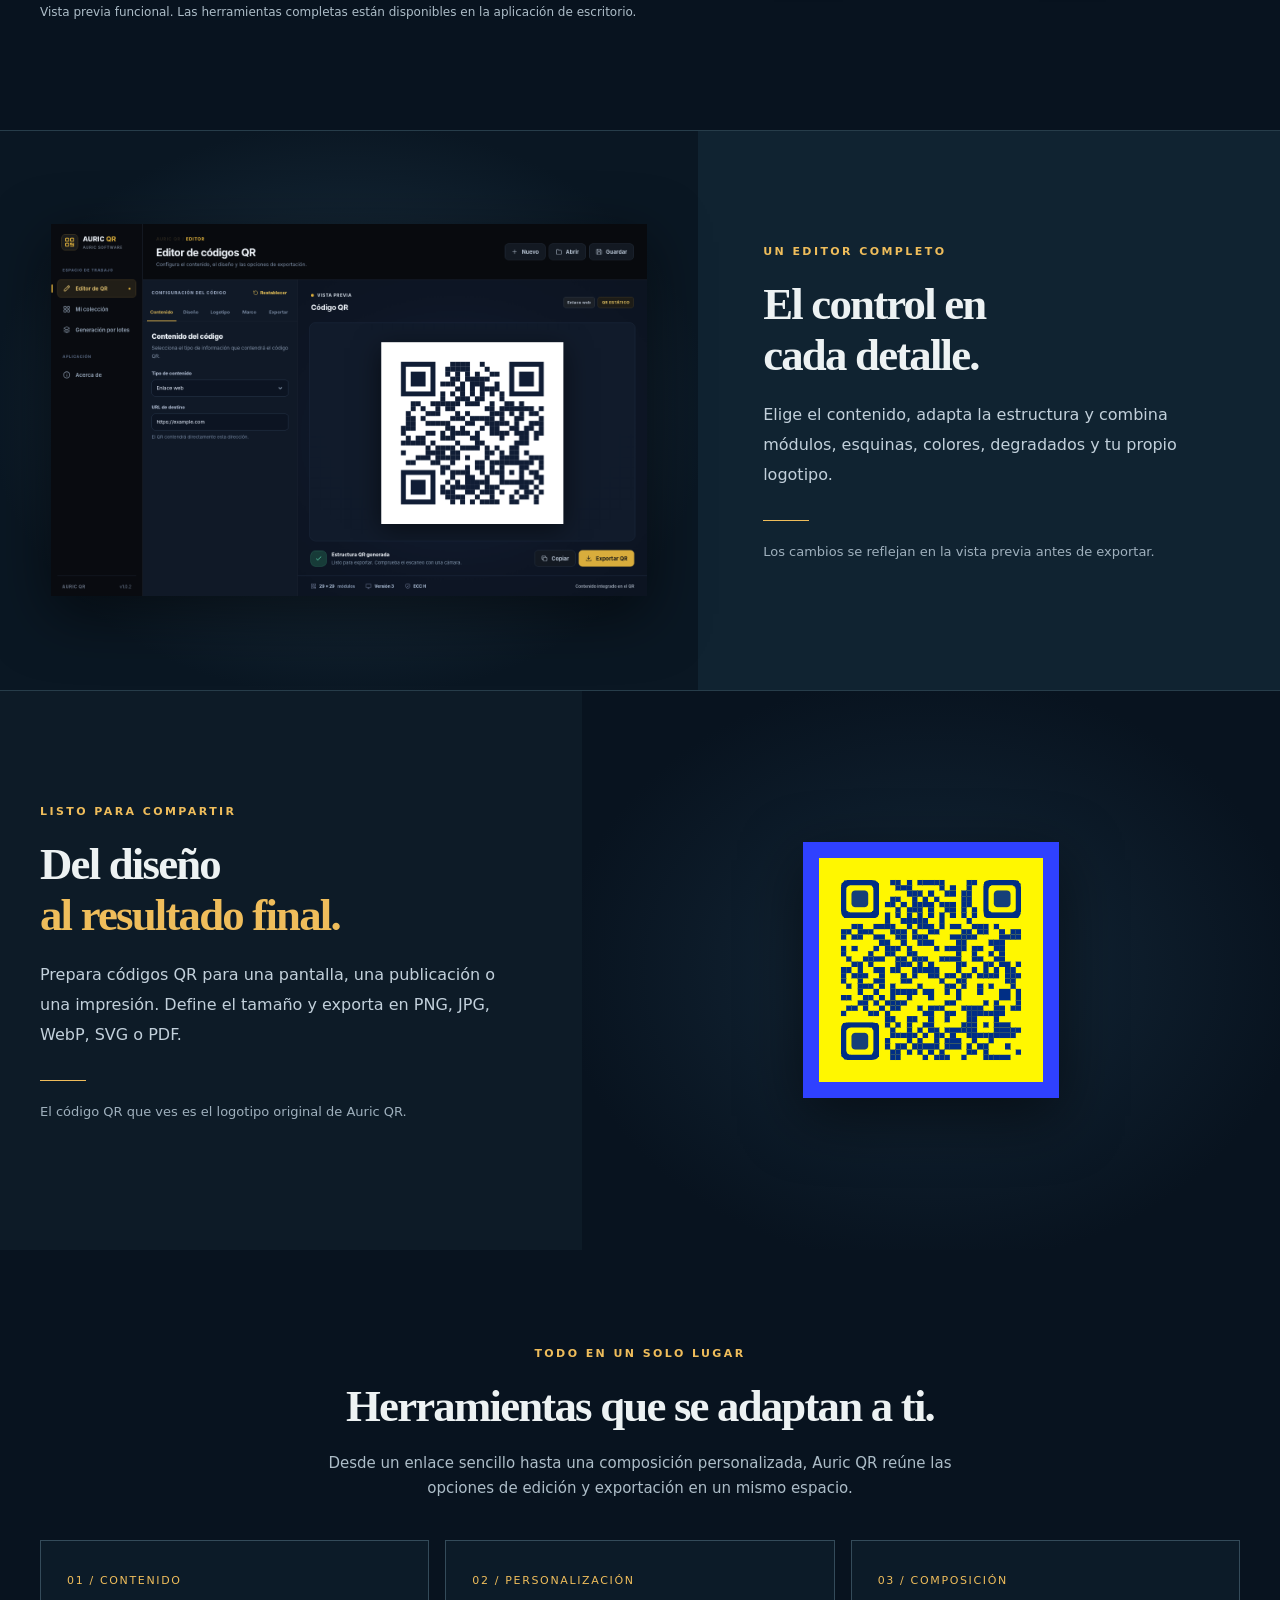
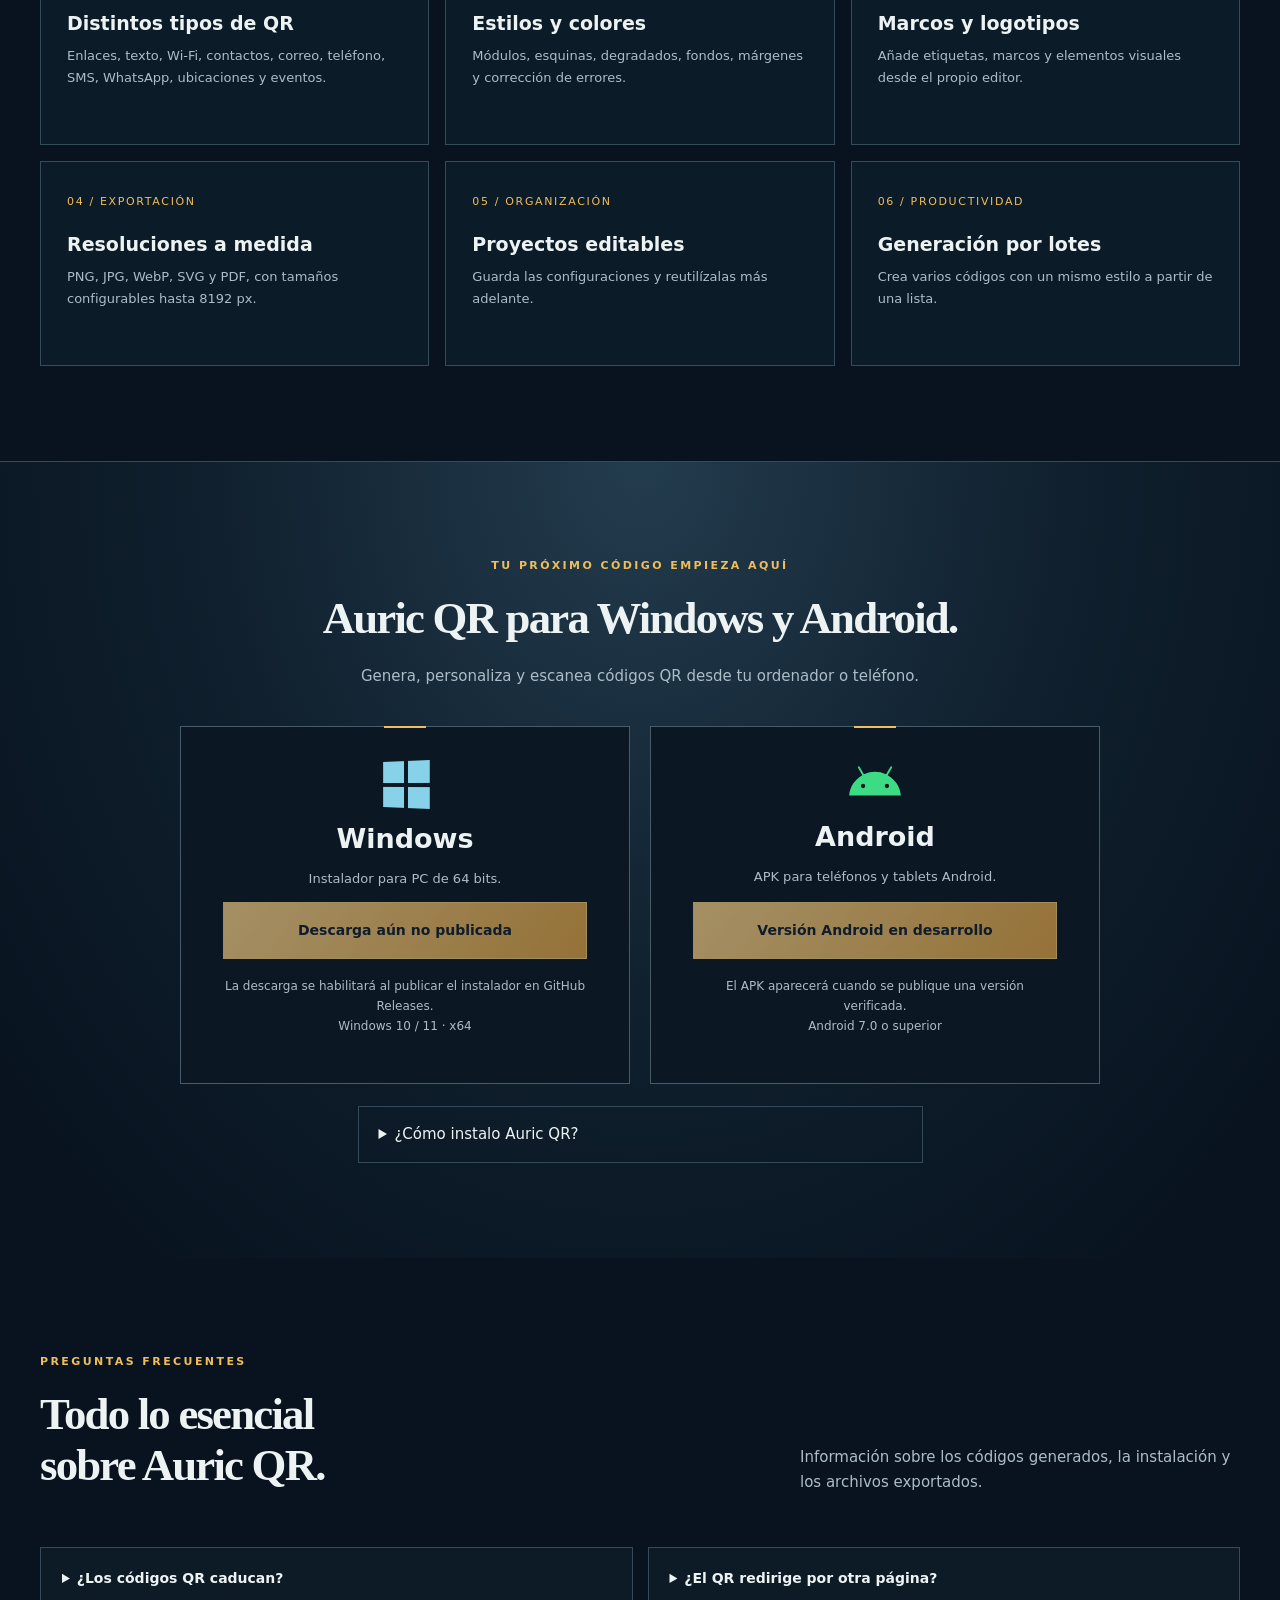
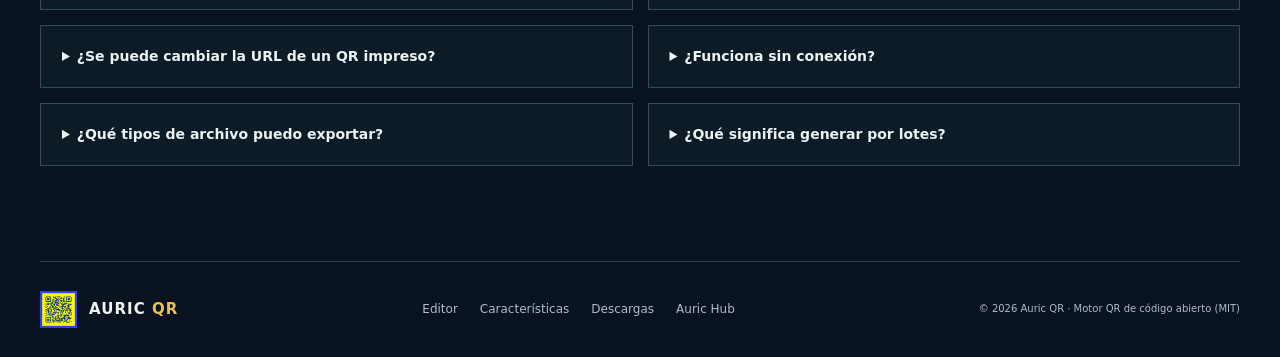
==== commit 3fb8d2c4: "Add Android download slot while retaining current Windows release" ====
--- a/index.html
+++ b/index.html
@@ -4,7 +4,7 @@
 *{box-sizing:border-box}html{scroll-behavior:smooth;scroll-padding-top:95px}body{margin:0;background:var(--ink);color:var(--paper);font:15px/1.65 system-ui,"Segoe UI",sans-serif}a{color:inherit;text-decoration:none}button,input{font:inherit}button{cursor:pointer}img{display:block;max-width:100%;object-fit:contain}a:focus-visible,button:focus-visible,input:focus-visible,summary:focus-visible{outline:3px solid var(--cyan);outline-offset:4px}h1,h2{font-family:Georgia,serif;letter-spacing:-.04em;line-height:1.14}h1{font-size:clamp(38px,4.9vw,72px);margin:22px 0}h2{font-size:clamp(30px,3.5vw,49px);margin:0 0 19px}h3{line-height:1.2}p{margin-top:0}.wrap{width:min(1200px,calc(100% - 80px));margin:auto}.eyebrow{font-size:11px;font-weight:700;letter-spacing:.22em;color:var(--gold);margin-bottom:18px}.section{padding:95px 0}.nav{position:absolute;top:0;left:0;right:0;z-index:5;display:flex;align-items:center;justify-content:space-between;padding:20px 40px;border-bottom:1px solid #b4d6eb22;background:linear-gradient(#08131fea,#08131f1a)}.brand{display:flex;align-items:center;gap:12px;font-size:17px;font-weight:750;letter-spacing:.07em}.brand img{width:43px;height:43px}.brand b{color:var(--gold)}.nav nav{display:flex;align-items:center;gap:32px;font-size:14px}.nav a:hover,.footer a:hover{color:var(--gold)}.nav-download{padding:9px 20px;border:1px solid #a68b51}.hero{background:radial-gradient(ellipse 60% 70% at 85% 40%,#224157,transparent 75%),linear-gradient(125deg,#08131f 20%,#102738 77%,#0a1724);min-height:810px;display:flex;align-items:center;position:relative;overflow:hidden}.hero:before{content:"";position:absolute;inset:0;background:linear-gradient(0deg,var(--ink),transparent 25%)}.hero-grid{display:grid;grid-template-columns:.94fr 1.06fr;gap:35px;align-items:center;padding:125px 0 105px;position:relative;z-index:1}.hero-icon{display:flex;align-items:center;gap:18px;margin-bottom:18px}.hero-icon img{width:95px;height:95px;border:1px solid #65708055;box-shadow:0 15px 45px #0008}.hero-icon span{color:var(--gold);font-size:11px;letter-spacing:.17em}.hero h1 em,h2 em{font-style:normal;color:var(--gold)}.lead{color:#cedce5;font-size:17px;line-height:1.83;max-width:520px}.actions{display:flex;gap:14px;flex-wrap:wrap;margin-top:29px}.button{display:inline-flex;justify-content:center;align-items:center;gap:15px;padding:16px 24px;min-height:54px;border:1px solid transparent;font-weight:700;font-size:14px;transition:transform .15s;cursor:pointer}.button:hover{transform:translateY(-2px)}.gold{color:#122031;background:linear-gradient(125deg,#f7d18a,#dfa344);border-color:#f4ce7b}.glass{border-color:#8492a0;background:#102030ab}.platforms{font-size:10px;letter-spacing:.14em;color:var(--muted);margin-top:22px}.platforms span{display:block;font-size:12px;letter-spacing:0;margin-top:6px}.screen-shell{border:1px solid #607687;border-radius:8px;overflow:hidden;box-shadow:0 20px 60px #0009;background:#0e1a28}.screen-top{height:33px;display:flex;align-items:center;gap:7px;padding:0 13px;border-bottom:1px solid #31485a}.screen-top i{display:block;width:7px;height:7px;border-radius:50%;background:#557085}.screen-top span{margin-left:9px;font-size:10px;color:#a6b8c6}.screen-shell img{width:100%;height:auto;aspect-ratio:1440/900;object-fit:contain}.screen-note{font-size:11px;margin-top:13px;color:#b6c7d1}.explore{position:absolute;bottom:30px;left:50%;transform:translateX(-50%);z-index:2;font-size:10px;letter-spacing:.18em;white-space:nowrap}.explore span{color:var(--gold)}.section-heading{display:grid;grid-template-columns:1.3fr .8fr;gap:45px;align-items:end;margin-bottom:37px}.section-heading p:last-child{font-size:15px;color:var(--muted)}.demo-stage{display:grid;grid-template-columns:1fr 1fr;border:1px solid #52677a;min-height:440px}.demo-copy{padding:46px 52px;background:radial-gradient(circle at left,#1b3444,#06101c 78%);display:flex;flex-direction:column;justify-content:center}.demo-copy h3{font-family:Georgia,serif;font-size:clamp(26px,3vw,40px);line-height:1.2;margin:0 0 20px}.demo-copy p{color:var(--muted);font-size:14px}.demo-copy label{display:block;margin:14px 0 7px;font-size:12px}.demo-copy input{padding:12px 13px;width:100%;background:#081420;color:#fff;border:1px solid #586a79}.demo-controls{display:flex;gap:10px;margin-top:17px;flex-wrap:wrap}.demo-controls button{background:#132538;color:var(--paper);border:1px solid #586f7c;padding:9px 14px;font-size:12px}.demo-controls .active{background:#efbd5b;color:#08131f;font-weight:700;border-color:#efbd5b}.demo-preview{display:flex;align-items:center;justify-content:center;padding:34px;background:radial-gradient(circle,#1e3649,#091522 75%)}.qr-paper{background:white;padding:24px;width:min(100%,332px);aspect-ratio:1;box-shadow:0 25px 45px #0009;display:grid;place-items:center}.qr-paper img,.qr-paper canvas{width:100%;height:100%;object-fit:contain}.demo-status{font-size:12px;margin-top:13px;color:var(--muted)}.small-foot{font-size:12px;color:var(--muted);margin-top:15px}.feature{display:grid;grid-template-columns:1.2fr 1fr;min-height:560px;border-top:1px solid #273d4a}.feature-picture{display:flex;align-items:center;justify-content:center;min-width:0;padding:clamp(25px,4vw,70px);background:radial-gradient(ellipse,#21384a,#0a1723 73%)}.feature-picture img{width:100%;height:auto;max-height:480px;object-fit:contain;filter:drop-shadow(0 18px 30px #0008)}.feature-copy{display:flex;flex-direction:column;justify-content:center;padding:65px max(40px,calc((100vw - 1200px)/2)) 65px 65px;background:#102331}.feature-copy h2{max-width:550px}.feature-copy p:not(.eyebrow){font-size:16px;color:#c2d0db;line-height:1.85;max-width:470px}.small-rule{width:46px;height:1px;background:var(--gold);margin:15px 0 19px}.feature-copy p.fine{font-size:13px;color:#9fb0bd}.feature.reverse{grid-template-columns:1fr 1.2fr}.feature.reverse .feature-picture{order:2;background:radial-gradient(ellipse,#142839,#08131f 75%)}.feature.reverse .feature-picture img{max-height:390px;max-width:75%;width:auto;aspect-ratio:1}.feature.reverse .feature-copy{background:#0d1b27;padding-left:max(40px,calc((100vw - 1200px)/2));padding-right:54px}.grid-head{text-align:center;max-width:660px;margin:0 auto 40px}.grid-head p:not(.eyebrow){color:var(--muted)}.grid{display:grid;grid-template-columns:repeat(3,1fr);gap:16px}.tile{padding:26px;min-height:205px;background:#0c1b28;border:1px solid #344b5a}.tile .number{font-size:11px;color:var(--gold);letter-spacing:.15em}.tile h3{font-size:19px;margin:20px 0 10px}.tile p{font-size:13px;color:var(--muted);line-height:1.7}.download-section{position:relative;background:radial-gradient(ellipse at 50% 0%,#233c4e,#10202e 47%,#08131f 90%);border-top:1px solid var(--line);text-align:center}.download-intro{color:var(--muted);max-width:570px;margin:0 auto 38px}.download-card{border:1px solid #475b68;background:#0b1722;max-width:565px;margin:0 auto;padding:34px 42px;position:relative}.download-card:before{content:"";width:42px;height:2px;background:var(--gold);position:absolute;left:calc(50% - 21px);top:-1px}.windows{width:47px;height:47px;display:grid;grid-template-columns:1fr 1fr;gap:4px;margin:0 auto 15px;transform:perspective(80px) rotateY(-8deg)}.windows i{background:#87d2e9}.download-card h3{font-size:27px;margin:0 0 12px}.download-card p{color:var(--muted);font-size:13px}.download-card .button{display:flex;width:100%;margin:18px 0}.download-card .button[aria-disabled=true]{pointer-events:none;opacity:.65}.download-info{font-size:12px;color:var(--muted);min-height:32px}.faq{display:grid;grid-template-columns:1fr 1fr;gap:15px}.faq details{border:1px solid #344a5a;background:#0d1b27;padding:19px 21px}.faq summary{cursor:pointer;font-size:14px;font-weight:650}.faq p{color:var(--muted);font-size:13px;margin:13px 0 0}.footer{border-top:1px solid #2a4151;display:flex;justify-content:space-between;align-items:center;gap:25px;padding:29px 0;font-size:12px;color:var(--muted)}.footer .brand{font-size:15px;color:var(--paper)}.footer .brand img{width:37px;height:37px}.footer-links{display:flex;gap:22px;flex-wrap:wrap}
 @media(max-width:1000px){.hero-grid{grid-template-columns:1fr 1fr;gap:24px}.feature-copy{padding:45px}.section{padding:75px 0}}
 @media(max-width:750px){.wrap{width:calc(100% - 36px)}.nav{padding:16px 18px}.nav nav{gap:14px;font-size:12px}.nav .hide-sm{display:none}.nav-download{padding:8px 12px}.brand{font-size:15px}.brand img{width:37px;height:37px}.hero{min-height:0}.hero-grid{grid-template-columns:1fr;padding:120px 0 94px}.hero-icon img{width:72px;height:72px}.hero h1{font-size:clamp(38px,9vw,53px)}.lead{font-size:15px}.section-heading{grid-template-columns:1fr;gap:16px}.demo-stage{grid-template-columns:1fr}.demo-copy{padding:29px 26px}.demo-preview{padding:26px}.qr-paper{max-width:285px}.feature,.feature.reverse{grid-template-columns:1fr;min-height:0}.feature .feature-picture,.feature.reverse .feature-picture{order:0;padding:45px 25px}.feature-copy,.feature.reverse .feature-copy{padding:51px 26px}.feature.reverse .feature-picture img{max-height:290px}.grid{grid-template-columns:1fr 1fr}.tile{padding:20px;min-height:180px}.download-card{padding:26px 23px}.faq{grid-template-columns:1fr}.footer{flex-direction:column;align-items:flex-start}.section{padding:66px 0}}
-@media(max-width:480px){.grid{grid-template-columns:1fr}.actions{display:grid}.actions .button{width:100%}.screen-shell img{width:100%;height:auto}}@media(prefers-reduced-motion:reduce){html{scroll-behavior:auto}.button{transition:none}}</style></head><body>
+@media(max-width:480px){.grid{grid-template-columns:1fr}.actions{display:grid}.actions .button{width:100%}.screen-shell img{width:100%;height:auto}}@media(prefers-reduced-motion:reduce){html{scroll-behavior:auto}.button{transition:none}}.download-grid{display:grid;grid-template-columns:repeat(2,minmax(0,1fr));gap:20px;max-width:920px;margin:0 auto}.download-grid .download-card{margin:0;max-width:none;width:100%;display:flex;flex-direction:column;align-items:center}.download-grid .download-card .button{width:100%;margin-top:auto}.android-logo{display:grid;place-items:center;margin:0 auto 14px;width:56px;height:46px}.android-logo svg{width:56px;height:46px}@media(max-width:650px){.download-grid{grid-template-columns:1fr;max-width:500px}}</style></head><body>
 <header class="nav"><a href="#inicio" class="brand"><img src="[data-uri]" width="43" height="43" alt=""><span>AURIC <b>QR</b></span></a><nav aria-label="Navegación principal"><a href="#conocer" class="hide-sm">Conocer</a><a href="#caracteristicas" class="hide-sm">Características</a><a href="#descargar" class="nav-download">Descargar</a></nav></header>
 <main>
 <section id="inicio" class="hero"><div class="wrap hero-grid"><div class="hero-copy"><div class="hero-icon"><img src="[data-uri]" width="256" height="256" alt="Logotipo oficial Auric QR"><span>APLICACIÓN DE ESCRITORIO<br>WINDOWS</span></div><p class="eyebrow">EDICIÓN · DISEÑO · EXPORTACIÓN</p><h1>Cada código.<br><em>A tu manera.</em></h1><p class="lead">Crea códigos QR con el contenido y la apariencia que necesitas. Un editor completo para personalizar colores, formas, logotipos y resoluciones, desde una sola aplicación.</p><div class="actions"><a href="#descargar" class="button gold">Descargar para Windows ↓</a><a href="#conocer" class="button glass">Conocer Auric QR →</a></div><p class="platforms">WINDOWS 10 / 11 · 64 BITS<span>Editor de escritorio · Proyectos guardados localmente</span></p></div><div><div class="screen-shell"><div class="screen-top"><i></i><i></i><i></i><span>Auric QR — Editor de códigos QR</span></div><img src="[data-uri]" alt="Captura real de Auric QR con opciones del editor y código QR" width="1440" height="900"></div><p class="screen-note">Una vista real de la aplicación</p></div></div><a href="#conocer" class="explore">DESCUBRE AURIC QR <span>↓</span></a></section>
@@ -12,7 +12,7 @@
 <section class="feature"><div class="feature-picture"><img src="[data-uri]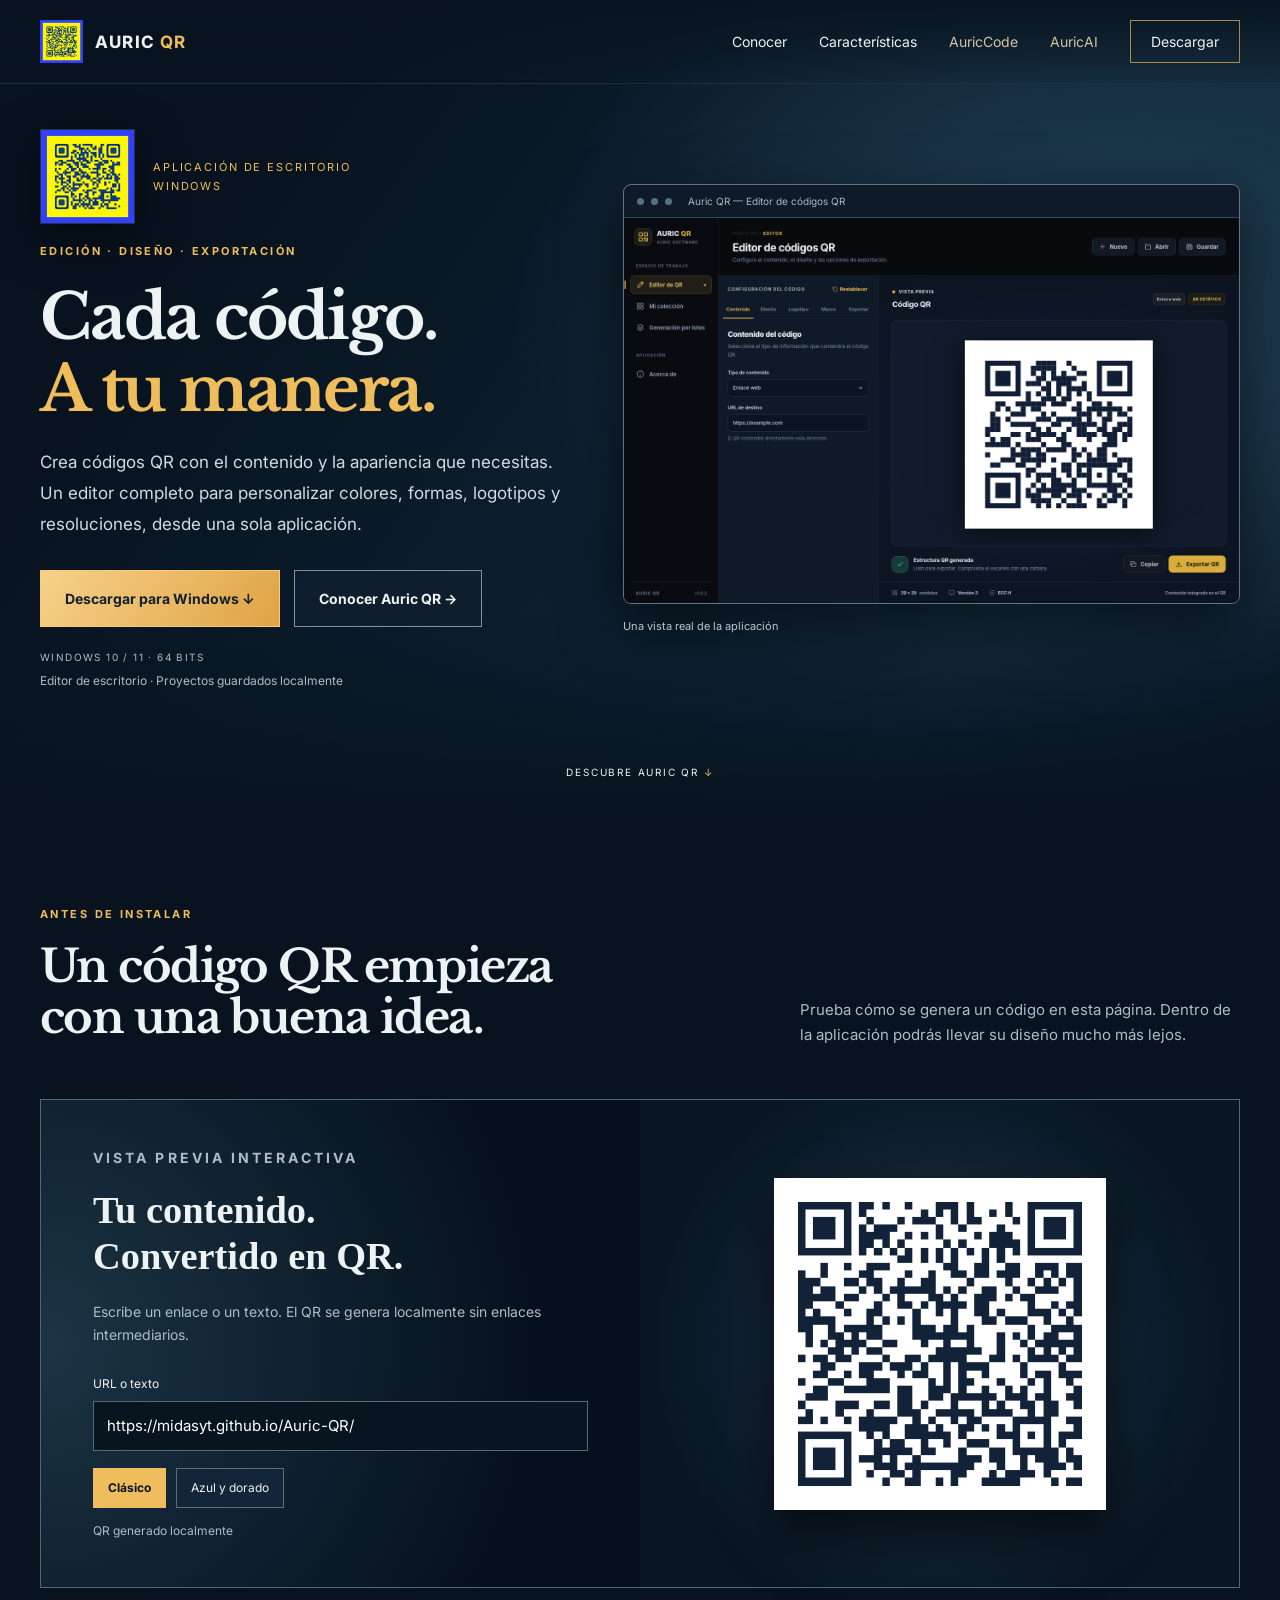
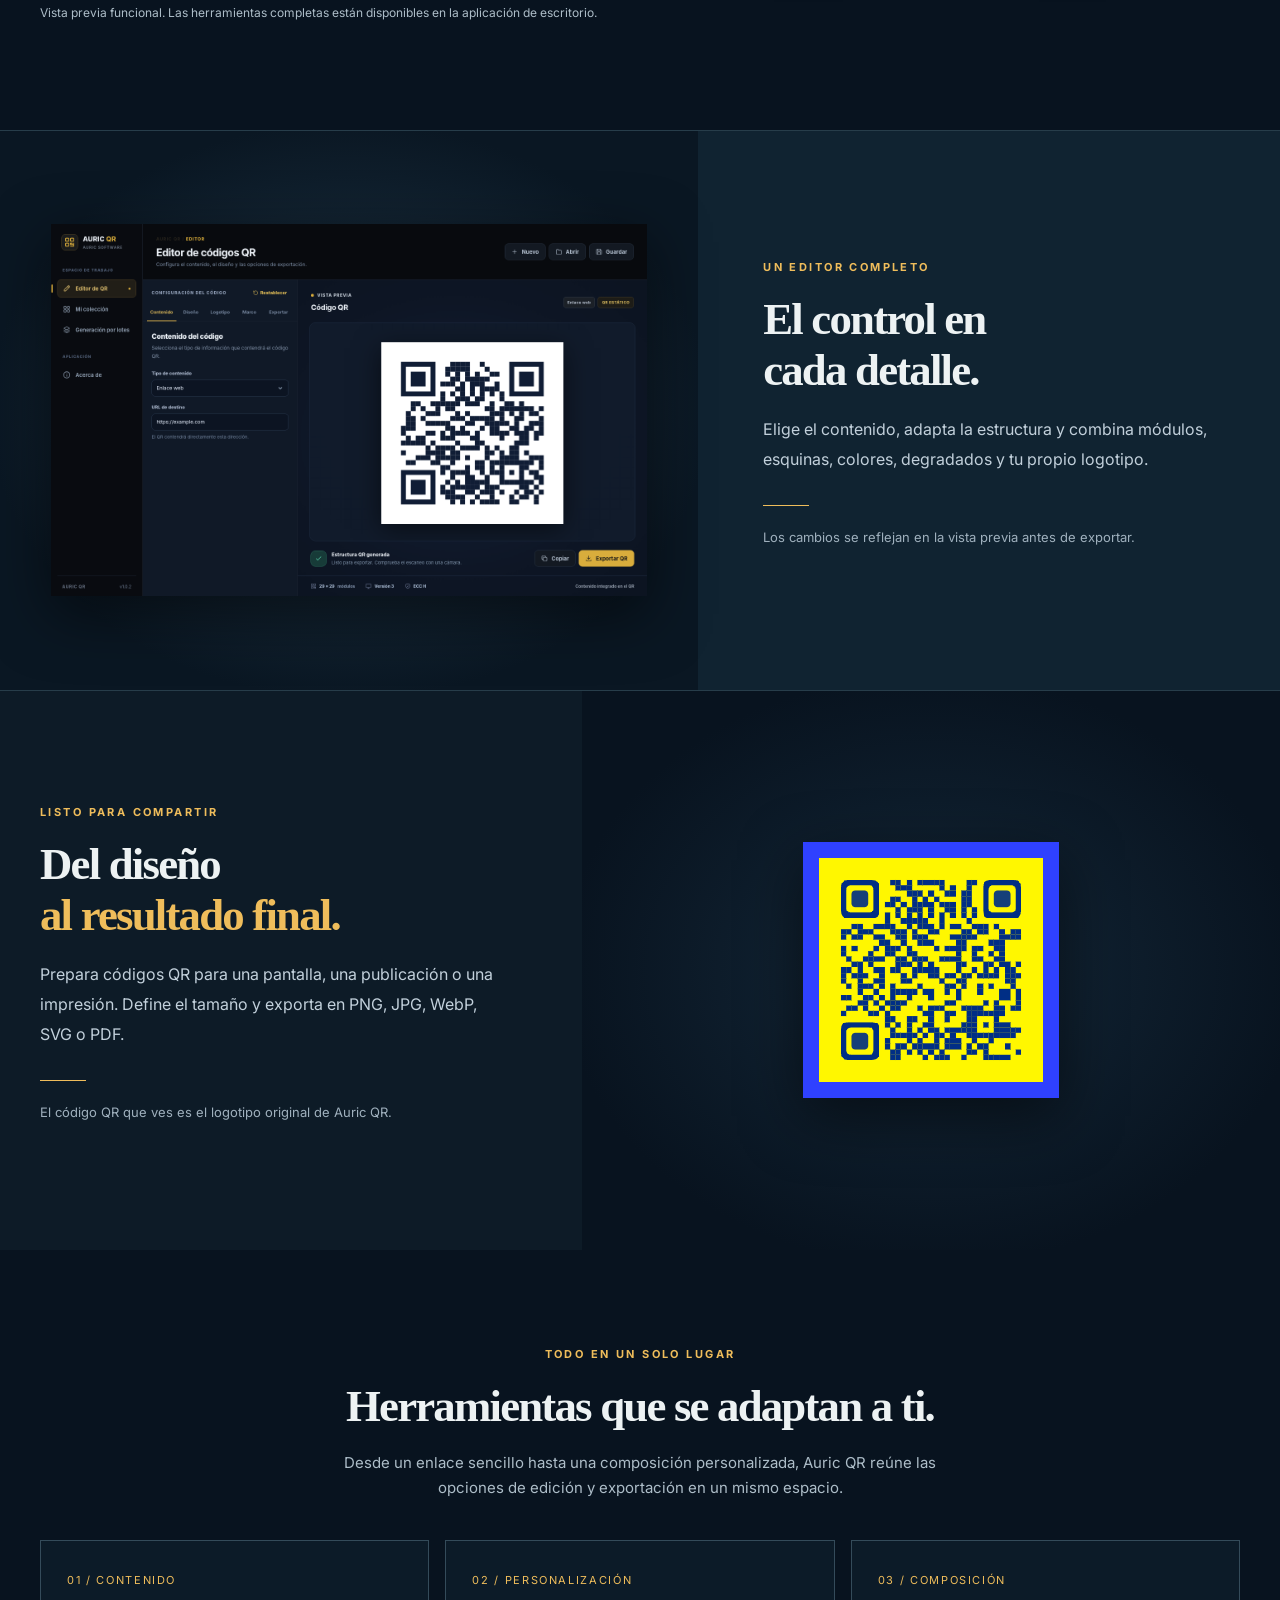
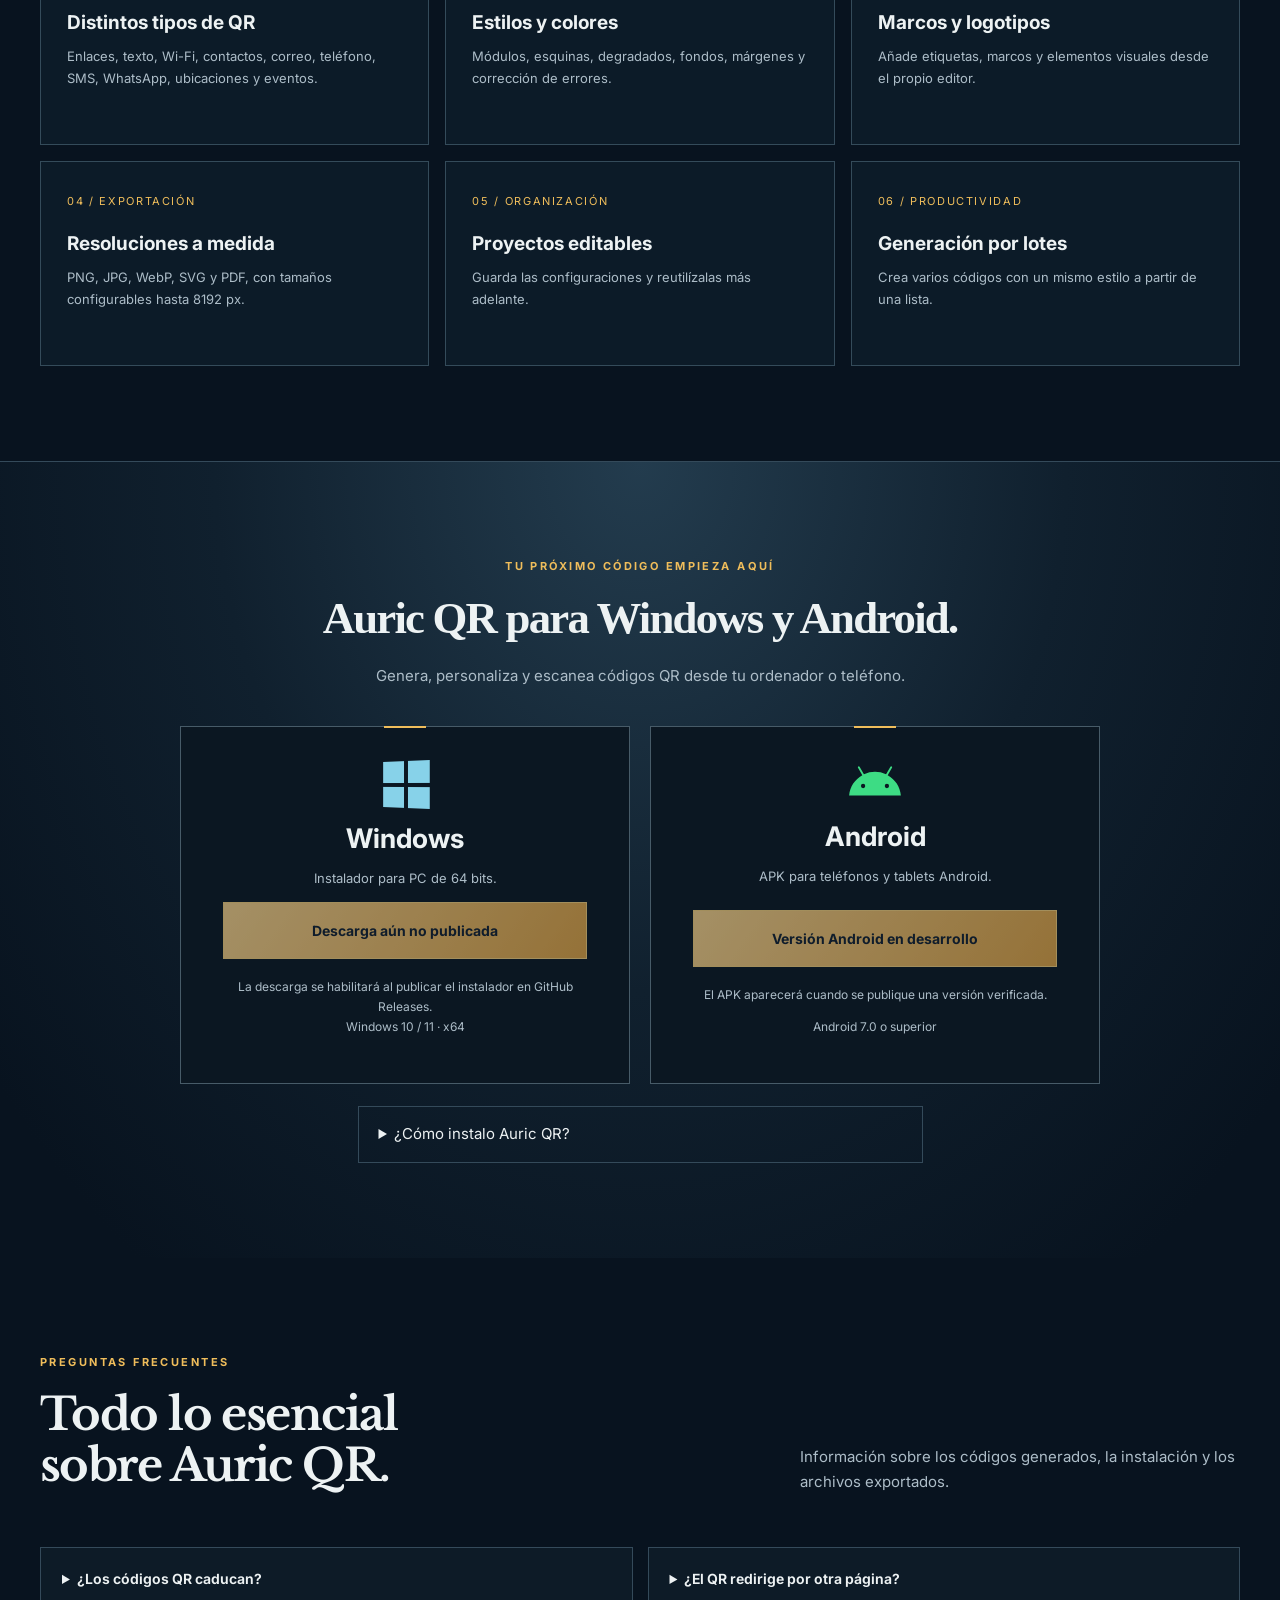
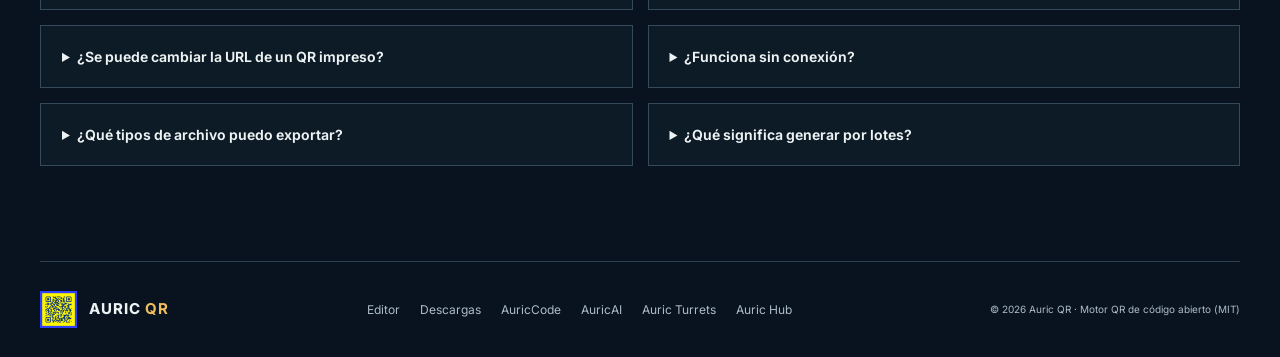
==== commit ef152e24: "Unify Auric QR site with official Auric fonts and sibling navigation; preserve QR editor and release" ====
--- a/index.html
+++ b/index.html
@@ -1,11 +1,21 @@
 <!doctype html>
 <html lang="es"><head><meta charset="utf-8"><meta name="viewport" content="width=device-width, initial-scale=1"><meta name="theme-color" content="#08131f"><meta name="description" content="Editor de códigos QR para Windows. Personalización, proyectos y exportación en múltiples formatos."><title>Auric QR — Diseña cada detalle</title><link rel="icon" href="[data-uri]"><style>
+@font-face{font-family:Inter;src:url('assets/Inter-Regular.ttf') format('truetype');font-display:swap;font-weight:100 900}
+@font-face{font-family:Baskerville;src:url('assets/LibreBaskerville.ttf') format('truetype');font-display:swap;font-weight:400 700}
 :root{color-scheme:dark;--ink:#08131f;--steel:#172b3c;--line:#344a5a;--paper:#edf2f3;--muted:#adbdc8;--gold:#efbd5b;--cyan:#87d2e9}
-*{box-sizing:border-box}html{scroll-behavior:smooth;scroll-padding-top:95px}body{margin:0;background:var(--ink);color:var(--paper);font:15px/1.65 system-ui,"Segoe UI",sans-serif}a{color:inherit;text-decoration:none}button,input{font:inherit}button{cursor:pointer}img{display:block;max-width:100%;object-fit:contain}a:focus-visible,button:focus-visible,input:focus-visible,summary:focus-visible{outline:3px solid var(--cyan);outline-offset:4px}h1,h2{font-family:Georgia,serif;letter-spacing:-.04em;line-height:1.14}h1{font-size:clamp(38px,4.9vw,72px);margin:22px 0}h2{font-size:clamp(30px,3.5vw,49px);margin:0 0 19px}h3{line-height:1.2}p{margin-top:0}.wrap{width:min(1200px,calc(100% - 80px));margin:auto}.eyebrow{font-size:11px;font-weight:700;letter-spacing:.22em;color:var(--gold);margin-bottom:18px}.section{padding:95px 0}.nav{position:absolute;top:0;left:0;right:0;z-index:5;display:flex;align-items:center;justify-content:space-between;padding:20px 40px;border-bottom:1px solid #b4d6eb22;background:linear-gradient(#08131fea,#08131f1a)}.brand{display:flex;align-items:center;gap:12px;font-size:17px;font-weight:750;letter-spacing:.07em}.brand img{width:43px;height:43px}.brand b{color:var(--gold)}.nav nav{display:flex;align-items:center;gap:32px;font-size:14px}.nav a:hover,.footer a:hover{color:var(--gold)}.nav-download{padding:9px 20px;border:1px solid #a68b51}.hero{background:radial-gradient(ellipse 60% 70% at 85% 40%,#224157,transparent 75%),linear-gradient(125deg,#08131f 20%,#102738 77%,#0a1724);min-height:810px;display:flex;align-items:center;position:relative;overflow:hidden}.hero:before{content:"";position:absolute;inset:0;background:linear-gradient(0deg,var(--ink),transparent 25%)}.hero-grid{display:grid;grid-template-columns:.94fr 1.06fr;gap:35px;align-items:center;padding:125px 0 105px;position:relative;z-index:1}.hero-icon{display:flex;align-items:center;gap:18px;margin-bottom:18px}.hero-icon img{width:95px;height:95px;border:1px solid #65708055;box-shadow:0 15px 45px #0008}.hero-icon span{color:var(--gold);font-size:11px;letter-spacing:.17em}.hero h1 em,h2 em{font-style:normal;color:var(--gold)}.lead{color:#cedce5;font-size:17px;line-height:1.83;max-width:520px}.actions{display:flex;gap:14px;flex-wrap:wrap;margin-top:29px}.button{display:inline-flex;justify-content:center;align-items:center;gap:15px;padding:16px 24px;min-height:54px;border:1px solid transparent;font-weight:700;font-size:14px;transition:transform .15s;cursor:pointer}.button:hover{transform:translateY(-2px)}.gold{color:#122031;background:linear-gradient(125deg,#f7d18a,#dfa344);border-color:#f4ce7b}.glass{border-color:#8492a0;background:#102030ab}.platforms{font-size:10px;letter-spacing:.14em;color:var(--muted);margin-top:22px}.platforms span{display:block;font-size:12px;letter-spacing:0;margin-top:6px}.screen-shell{border:1px solid #607687;border-radius:8px;overflow:hidden;box-shadow:0 20px 60px #0009;background:#0e1a28}.screen-top{height:33px;display:flex;align-items:center;gap:7px;padding:0 13px;border-bottom:1px solid #31485a}.screen-top i{display:block;width:7px;height:7px;border-radius:50%;background:#557085}.screen-top span{margin-left:9px;font-size:10px;color:#a6b8c6}.screen-shell img{width:100%;height:auto;aspect-ratio:1440/900;object-fit:contain}.screen-note{font-size:11px;margin-top:13px;color:#b6c7d1}.explore{position:absolute;bottom:30px;left:50%;transform:translateX(-50%);z-index:2;font-size:10px;letter-spacing:.18em;white-space:nowrap}.explore span{color:var(--gold)}.section-heading{display:grid;grid-template-columns:1.3fr .8fr;gap:45px;align-items:end;margin-bottom:37px}.section-heading p:last-child{font-size:15px;color:var(--muted)}.demo-stage{display:grid;grid-template-columns:1fr 1fr;border:1px solid #52677a;min-height:440px}.demo-copy{padding:46px 52px;background:radial-gradient(circle at left,#1b3444,#06101c 78%);display:flex;flex-direction:column;justify-content:center}.demo-copy h3{font-family:Georgia,serif;font-size:clamp(26px,3vw,40px);line-height:1.2;margin:0 0 20px}.demo-copy p{color:var(--muted);font-size:14px}.demo-copy label{display:block;margin:14px 0 7px;font-size:12px}.demo-copy input{padding:12px 13px;width:100%;background:#081420;color:#fff;border:1px solid #586a79}.demo-controls{display:flex;gap:10px;margin-top:17px;flex-wrap:wrap}.demo-controls button{background:#132538;color:var(--paper);border:1px solid #586f7c;padding:9px 14px;font-size:12px}.demo-controls .active{background:#efbd5b;color:#08131f;font-weight:700;border-color:#efbd5b}.demo-preview{display:flex;align-items:center;justify-content:center;padding:34px;background:radial-gradient(circle,#1e3649,#091522 75%)}.qr-paper{background:white;padding:24px;width:min(100%,332px);aspect-ratio:1;box-shadow:0 25px 45px #0009;display:grid;place-items:center}.qr-paper img,.qr-paper canvas{width:100%;height:100%;object-fit:contain}.demo-status{font-size:12px;margin-top:13px;color:var(--muted)}.small-foot{font-size:12px;color:var(--muted);margin-top:15px}.feature{display:grid;grid-template-columns:1.2fr 1fr;min-height:560px;border-top:1px solid #273d4a}.feature-picture{display:flex;align-items:center;justify-content:center;min-width:0;padding:clamp(25px,4vw,70px);background:radial-gradient(ellipse,#21384a,#0a1723 73%)}.feature-picture img{width:100%;height:auto;max-height:480px;object-fit:contain;filter:drop-shadow(0 18px 30px #0008)}.feature-copy{display:flex;flex-direction:column;justify-content:center;padding:65px max(40px,calc((100vw - 1200px)/2)) 65px 65px;background:#102331}.feature-copy h2{max-width:550px}.feature-copy p:not(.eyebrow){font-size:16px;color:#c2d0db;line-height:1.85;max-width:470px}.small-rule{width:46px;height:1px;background:var(--gold);margin:15px 0 19px}.feature-copy p.fine{font-size:13px;color:#9fb0bd}.feature.reverse{grid-template-columns:1fr 1.2fr}.feature.reverse .feature-picture{order:2;background:radial-gradient(ellipse,#142839,#08131f 75%)}.feature.reverse .feature-picture img{max-height:390px;max-width:75%;width:auto;aspect-ratio:1}.feature.reverse .feature-copy{background:#0d1b27;padding-left:max(40px,calc((100vw - 1200px)/2));padding-right:54px}.grid-head{text-align:center;max-width:660px;margin:0 auto 40px}.grid-head p:not(.eyebrow){color:var(--muted)}.grid{display:grid;grid-template-columns:repeat(3,1fr);gap:16px}.tile{padding:26px;min-height:205px;background:#0c1b28;border:1px solid #344b5a}.tile .number{font-size:11px;color:var(--gold);letter-spacing:.15em}.tile h3{font-size:19px;margin:20px 0 10px}.tile p{font-size:13px;color:var(--muted);line-height:1.7}.download-section{position:relative;background:radial-gradient(ellipse at 50% 0%,#233c4e,#10202e 47%,#08131f 90%);border-top:1px solid var(--line);text-align:center}.download-intro{color:var(--muted);max-width:570px;margin:0 auto 38px}.download-card{border:1px solid #475b68;background:#0b1722;max-width:565px;margin:0 auto;padding:34px 42px;position:relative}.download-card:before{content:"";width:42px;height:2px;background:var(--gold);position:absolute;left:calc(50% - 21px);top:-1px}.windows{width:47px;height:47px;display:grid;grid-template-columns:1fr 1fr;gap:4px;margin:0 auto 15px;transform:perspective(80px) rotateY(-8deg)}.windows i{background:#87d2e9}.download-card h3{font-size:27px;margin:0 0 12px}.download-card p{color:var(--muted);font-size:13px}.download-card .button{display:flex;width:100%;margin:18px 0}.download-card .button[aria-disabled=true]{pointer-events:none;opacity:.65}.download-info{font-size:12px;color:var(--muted);min-height:32px}.faq{display:grid;grid-template-columns:1fr 1fr;gap:15px}.faq details{border:1px solid #344a5a;background:#0d1b27;padding:19px 21px}.faq summary{cursor:pointer;font-size:14px;font-weight:650}.faq p{color:var(--muted);font-size:13px;margin:13px 0 0}.footer{border-top:1px solid #2a4151;display:flex;justify-content:space-between;align-items:center;gap:25px;padding:29px 0;font-size:12px;color:var(--muted)}.footer .brand{font-size:15px;color:var(--paper)}.footer .brand img{width:37px;height:37px}.footer-links{display:flex;gap:22px;flex-wrap:wrap}
+*{box-sizing:border-box}html{scroll-behavior:smooth;scroll-padding-top:95px}body{margin:0;background:var(--ink);color:var(--paper);font:15px/1.65 Inter,"Segoe UI",sans-serif}a{color:inherit;text-decoration:none}button,input{font:inherit}button{cursor:pointer}img{display:block;max-width:100%;object-fit:contain}a:focus-visible,button:focus-visible,input:focus-visible,summary:focus-visible{outline:3px solid var(--cyan);outline-offset:4px}h1,h2{font-family:Georgia,serif;letter-spacing:-.04em;line-height:1.14}h1{font-size:clamp(38px,4.9vw,72px);margin:22px 0}h2{font-size:clamp(30px,3.5vw,49px);margin:0 0 19px}h3{line-height:1.2}p{margin-top:0}.wrap{width:min(1200px,calc(100% - 80px));margin:auto}.eyebrow{font-size:11px;font-weight:700;letter-spacing:.22em;color:var(--gold);margin-bottom:18px}.section{padding:95px 0}.nav{position:absolute;top:0;left:0;right:0;z-index:5;display:flex;align-items:center;justify-content:space-between;padding:20px 40px;border-bottom:1px solid #b4d6eb22;background:linear-gradient(#08131fea,#08131f1a)}.brand{display:flex;align-items:center;gap:12px;font-size:17px;font-weight:750;letter-spacing:.07em}.brand img{width:43px;height:43px}.brand b{color:var(--gold)}.nav nav{display:flex;align-items:center;gap:32px;font-size:14px}.nav a:hover,.footer a:hover{color:var(--gold)}.nav-download{padding:9px 20px;border:1px solid #a68b51}.hero{background:radial-gradient(ellipse 60% 70% at 85% 40%,#224157,transparent 75%),linear-gradient(125deg,#08131f 20%,#102738 77%,#0a1724);min-height:810px;display:flex;align-items:center;position:relative;overflow:hidden}.hero:before{content:"";position:absolute;inset:0;background:linear-gradient(0deg,var(--ink),transparent 25%)}.hero-grid{display:grid;grid-template-columns:.94fr 1.06fr;gap:35px;align-items:center;padding:125px 0 105px;position:relative;z-index:1}.hero-icon{display:flex;align-items:center;gap:18px;margin-bottom:18px}.hero-icon img{width:95px;height:95px;border:1px solid #65708055;box-shadow:0 15px 45px #0008}.hero-icon span{color:var(--gold);font-size:11px;letter-spacing:.17em}.hero h1 em,h2 em{font-style:normal;color:var(--gold)}.lead{color:#cedce5;font-size:17px;line-height:1.83;max-width:520px}.actions{display:flex;gap:14px;flex-wrap:wrap;margin-top:29px}.button{display:inline-flex;justify-content:center;align-items:center;gap:15px;padding:16px 24px;min-height:54px;border:1px solid transparent;font-weight:700;font-size:14px;transition:transform .15s;cursor:pointer}.button:hover{transform:translateY(-2px)}.gold{color:#122031;background:linear-gradient(125deg,#f7d18a,#dfa344);border-color:#f4ce7b}.glass{border-color:#8492a0;background:#102030ab}.platforms{font-size:10px;letter-spacing:.14em;color:var(--muted);margin-top:22px}.platforms span{display:block;font-size:12px;letter-spacing:0;margin-top:6px}.screen-shell{border:1px solid #607687;border-radius:8px;overflow:hidden;box-shadow:0 20px 60px #0009;background:#0e1a28}.screen-top{height:33px;display:flex;align-items:center;gap:7px;padding:0 13px;border-bottom:1px solid #31485a}.screen-top i{display:block;width:7px;height:7px;border-radius:50%;background:#557085}.screen-top span{margin-left:9px;font-size:10px;color:#a6b8c6}.screen-shell img{width:100%;height:auto;aspect-ratio:1440/900;object-fit:contain}.screen-note{font-size:11px;margin-top:13px;color:#b6c7d1}.explore{position:absolute;bottom:30px;left:50%;transform:translateX(-50%);z-index:2;font-size:10px;letter-spacing:.18em;white-space:nowrap}.explore span{color:var(--gold)}.section-heading{display:grid;grid-template-columns:1.3fr .8fr;gap:45px;align-items:end;margin-bottom:37px}.section-heading p:last-child{font-size:15px;color:var(--muted)}.demo-stage{display:grid;grid-template-columns:1fr 1fr;border:1px solid #52677a;min-height:440px}.demo-copy{padding:46px 52px;background:radial-gradient(circle at left,#1b3444,#06101c 78%);display:flex;flex-direction:column;justify-content:center}.demo-copy h3{font-family:Georgia,serif;font-size:clamp(26px,3vw,40px);line-height:1.2;margin:0 0 20px}.demo-copy p{color:var(--muted);font-size:14px}.demo-copy label{display:block;margin:14px 0 7px;font-size:12px}.demo-copy input{padding:12px 13px;width:100%;background:#081420;color:#fff;border:1px solid #586a79}.demo-controls{display:flex;gap:10px;margin-top:17px;flex-wrap:wrap}.demo-controls button{background:#132538;color:var(--paper);border:1px solid #586f7c;padding:9px 14px;font-size:12px}.demo-controls .active{background:#efbd5b;color:#08131f;font-weight:700;border-color:#efbd5b}.demo-preview{display:flex;align-items:center;justify-content:center;padding:34px;background:radial-gradient(circle,#1e3649,#091522 75%)}.qr-paper{background:white;padding:24px;width:min(100%,332px);aspect-ratio:1;box-shadow:0 25px 45px #0009;display:grid;place-items:center}.qr-paper img,.qr-paper canvas{width:100%;height:100%;object-fit:contain}.demo-status{font-size:12px;margin-top:13px;color:var(--muted)}.small-foot{font-size:12px;color:var(--muted);margin-top:15px}.feature{display:grid;grid-template-columns:1.2fr 1fr;min-height:560px;border-top:1px solid #273d4a}.feature-picture{display:flex;align-items:center;justify-content:center;min-width:0;padding:clamp(25px,4vw,70px);background:radial-gradient(ellipse,#21384a,#0a1723 73%)}.feature-picture img{width:100%;height:auto;max-height:480px;object-fit:contain;filter:drop-shadow(0 18px 30px #0008)}.feature-copy{display:flex;flex-direction:column;justify-content:center;padding:65px max(40px,calc((100vw - 1200px)/2)) 65px 65px;background:#102331}.feature-copy h2{max-width:550px}.feature-copy p:not(.eyebrow){font-size:16px;color:#c2d0db;line-height:1.85;max-width:470px}.small-rule{width:46px;height:1px;background:var(--gold);margin:15px 0 19px}.feature-copy p.fine{font-size:13px;color:#9fb0bd}.feature.reverse{grid-template-columns:1fr 1.2fr}.feature.reverse .feature-picture{order:2;background:radial-gradient(ellipse,#142839,#08131f 75%)}.feature.reverse .feature-picture img{max-height:390px;max-width:75%;width:auto;aspect-ratio:1}.feature.reverse .feature-copy{background:#0d1b27;padding-left:max(40px,calc((100vw - 1200px)/2));padding-right:54px}.grid-head{text-align:center;max-width:660px;margin:0 auto 40px}.grid-head p:not(.eyebrow){color:var(--muted)}.grid{display:grid;grid-template-columns:repeat(3,1fr);gap:16px}.tile{padding:26px;min-height:205px;background:#0c1b28;border:1px solid #344b5a}.tile .number{font-size:11px;color:var(--gold);letter-spacing:.15em}.tile h3{font-size:19px;margin:20px 0 10px}.tile p{font-size:13px;color:var(--muted);line-height:1.7}.download-section{position:relative;background:radial-gradient(ellipse at 50% 0%,#233c4e,#10202e 47%,#08131f 90%);border-top:1px solid var(--line);text-align:center}.download-intro{color:var(--muted);max-width:570px;margin:0 auto 38px}.download-card{border:1px solid #475b68;background:#0b1722;max-width:565px;margin:0 auto;padding:34px 42px;position:relative}.download-card:before{content:"";width:42px;height:2px;background:var(--gold);position:absolute;left:calc(50% - 21px);top:-1px}.windows{width:47px;height:47px;display:grid;grid-template-columns:1fr 1fr;gap:4px;margin:0 auto 15px;transform:perspective(80px) rotateY(-8deg)}.windows i{background:#87d2e9}.download-card h3{font-size:27px;margin:0 0 12px}.download-card p{color:var(--muted);font-size:13px}.download-card .button{display:flex;width:100%;margin:18px 0}.download-card .button[aria-disabled=true]{pointer-events:none;opacity:.65}.download-info{font-size:12px;color:var(--muted);min-height:32px}.faq{display:grid;grid-template-columns:1fr 1fr;gap:15px}.faq details{border:1px solid #344a5a;background:#0d1b27;padding:19px 21px}.faq summary{cursor:pointer;font-size:14px;font-weight:650}.faq p{color:var(--muted);font-size:13px;margin:13px 0 0}.footer{border-top:1px solid #2a4151;display:flex;justify-content:space-between;align-items:center;gap:25px;padding:29px 0;font-size:12px;color:var(--muted)}.footer .brand{font-size:15px;color:var(--paper)}.footer .brand img{width:37px;height:37px}.footer-links{display:flex;gap:22px;flex-wrap:wrap}
 @media(max-width:1000px){.hero-grid{grid-template-columns:1fr 1fr;gap:24px}.feature-copy{padding:45px}.section{padding:75px 0}}
 @media(max-width:750px){.wrap{width:calc(100% - 36px)}.nav{padding:16px 18px}.nav nav{gap:14px;font-size:12px}.nav .hide-sm{display:none}.nav-download{padding:8px 12px}.brand{font-size:15px}.brand img{width:37px;height:37px}.hero{min-height:0}.hero-grid{grid-template-columns:1fr;padding:120px 0 94px}.hero-icon img{width:72px;height:72px}.hero h1{font-size:clamp(38px,9vw,53px)}.lead{font-size:15px}.section-heading{grid-template-columns:1fr;gap:16px}.demo-stage{grid-template-columns:1fr}.demo-copy{padding:29px 26px}.demo-preview{padding:26px}.qr-paper{max-width:285px}.feature,.feature.reverse{grid-template-columns:1fr;min-height:0}.feature .feature-picture,.feature.reverse .feature-picture{order:0;padding:45px 25px}.feature-copy,.feature.reverse .feature-copy{padding:51px 26px}.feature.reverse .feature-picture img{max-height:290px}.grid{grid-template-columns:1fr 1fr}.tile{padding:20px;min-height:180px}.download-card{padding:26px 23px}.faq{grid-template-columns:1fr}.footer{flex-direction:column;align-items:flex-start}.section{padding:66px 0}}
-@media(max-width:480px){.grid{grid-template-columns:1fr}.actions{display:grid}.actions .button{width:100%}.screen-shell img{width:100%;height:auto}}@media(prefers-reduced-motion:reduce){html{scroll-behavior:auto}.button{transition:none}}.download-grid{display:grid;grid-template-columns:repeat(2,minmax(0,1fr));gap:20px;max-width:920px;margin:0 auto}.download-grid .download-card{margin:0;max-width:none;width:100%;display:flex;flex-direction:column;align-items:center}.download-grid .download-card .button{width:100%;margin-top:auto}.android-logo{display:grid;place-items:center;margin:0 auto 14px;width:56px;height:46px}.android-logo svg{width:56px;height:46px}@media(max-width:650px){.download-grid{grid-template-columns:1fr;max-width:500px}}</style></head><body>
-<header class="nav"><a href="#inicio" class="brand"><img src="[data-uri]" width="43" height="43" alt=""><span>AURIC <b>QR</b></span></a><nav aria-label="Navegación principal"><a href="#conocer" class="hide-sm">Conocer</a><a href="#caracteristicas" class="hide-sm">Características</a><a href="#descargar" class="nav-download">Descargar</a></nav></header>
+@media(max-width:480px){.grid{grid-template-columns:1fr}.actions{display:grid}.actions .button{width:100%}.screen-shell img{width:100%;height:auto}}@media(prefers-reduced-motion:reduce){html{scroll-behavior:auto}.button{transition:none}}.download-grid{display:grid;grid-template-columns:repeat(2,minmax(0,1fr));gap:20px;max-width:920px;margin:0 auto}.download-grid .download-card{margin:0;max-width:none;width:100%;display:flex;flex-direction:column;align-items:center}.download-grid .download-card .button{width:100%;margin-top:auto}.android-logo{display:grid;place-items:center;margin:0 auto 14px;width:56px;height:46px}.android-logo svg{width:56px;height:46px}@media(max-width:650px){.download-grid{grid-template-columns:1fr;max-width:500px}}
+/* Auric family typography and identity — shared across AuricCode, AuricAI and QR. */
+.hero-copy h1,.section-heading h2{font-family:Baskerville,Georgia,serif;font-weight:700;letter-spacing:-.035em}
+.nav .auric-sibling{color:#d6c3a1}
+.nav .auric-sibling:hover{color:var(--gold)}
+.footer-links{display:flex;gap:12px 20px;flex-wrap:wrap}
+@media(max-width:950px){.nav .auric-sibling{display:none}}
+@media(prefers-reduced-motion:reduce){html{scroll-behavior:auto}}
+</style></head><body>
+<header class="nav"><a href="#inicio" class="brand"><img src="[data-uri]" width="43" height="43" alt=""><span>AURIC <b>QR</b></span></a><nav aria-label="Navegación principal"><a href="#conocer" class="hide-sm">Conocer</a><a href="#caracteristicas" class="hide-sm">Características</a><a class="hide-sm auric-sibling" href="https://midasyt.github.io/AuricCode/">AuricCode</a><a class="hide-sm auric-sibling" href="https://midasyt.github.io/AuricAI/">AuricAI</a><a href="#descargar" class="nav-download">Descargar</a></nav></header>
 <main>
 <section id="inicio" class="hero"><div class="wrap hero-grid"><div class="hero-copy"><div class="hero-icon"><img src="[data-uri]" width="256" height="256" alt="Logotipo oficial Auric QR"><span>APLICACIÓN DE ESCRITORIO<br>WINDOWS</span></div><p class="eyebrow">EDICIÓN · DISEÑO · EXPORTACIÓN</p><h1>Cada código.<br><em>A tu manera.</em></h1><p class="lead">Crea códigos QR con el contenido y la apariencia que necesitas. Un editor completo para personalizar colores, formas, logotipos y resoluciones, desde una sola aplicación.</p><div class="actions"><a href="#descargar" class="button gold">Descargar para Windows ↓</a><a href="#conocer" class="button glass">Conocer Auric QR →</a></div><p class="platforms">WINDOWS 10 / 11 · 64 BITS<span>Editor de escritorio · Proyectos guardados localmente</span></p></div><div><div class="screen-shell"><div class="screen-top"><i></i><i></i><i></i><span>Auric QR — Editor de códigos QR</span></div><img src="[data-uri]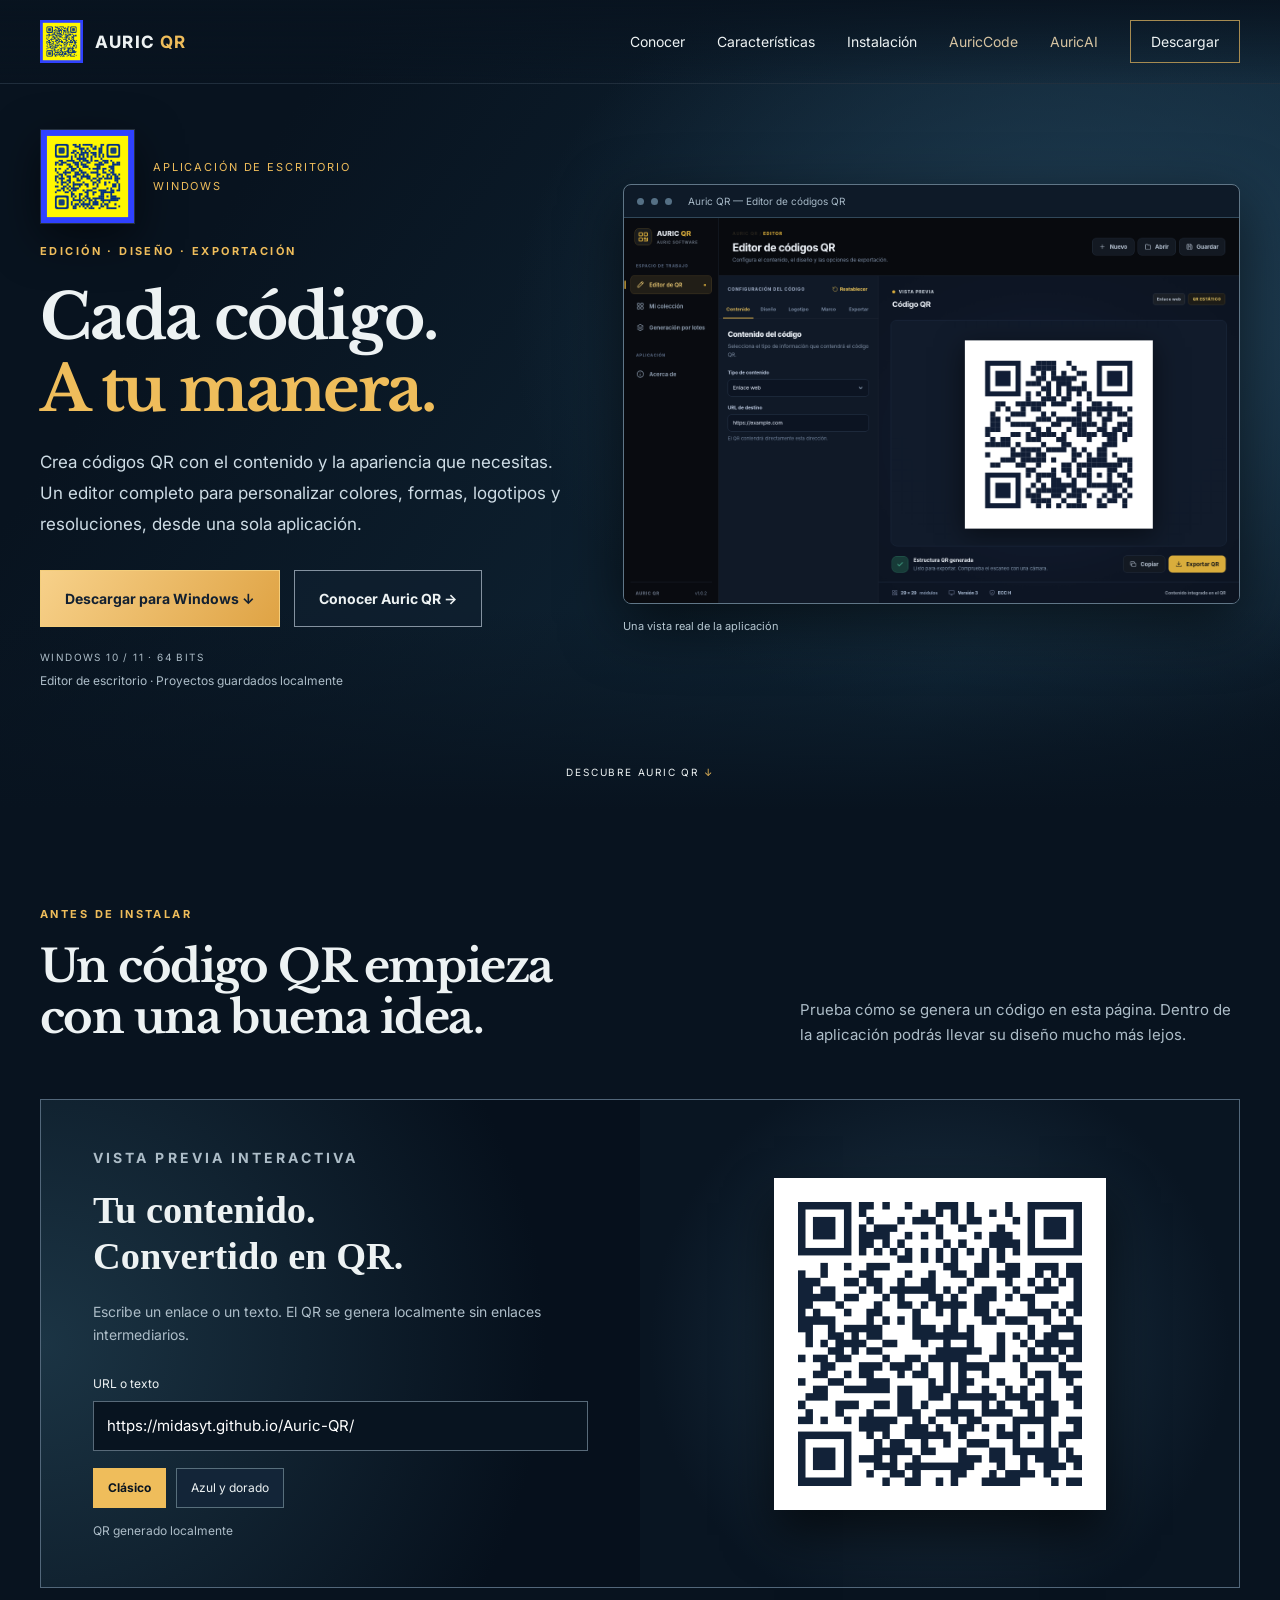
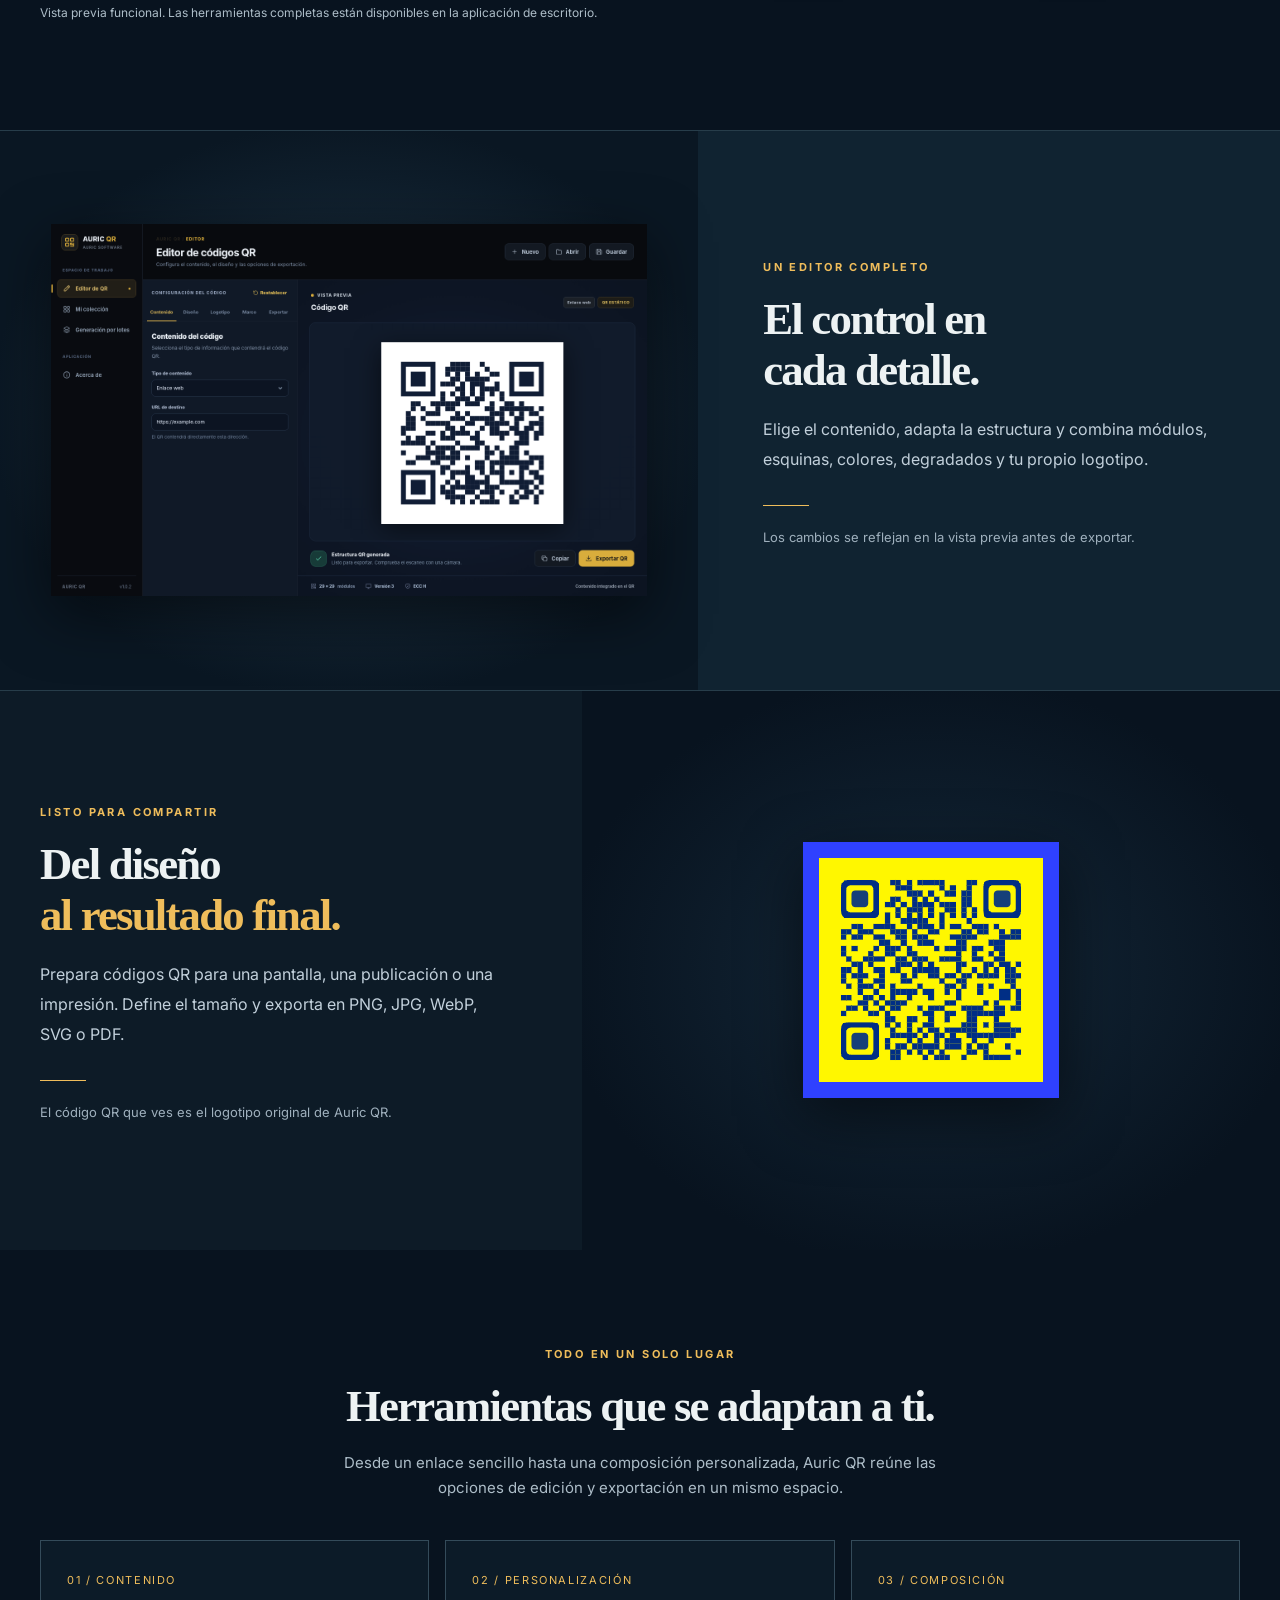
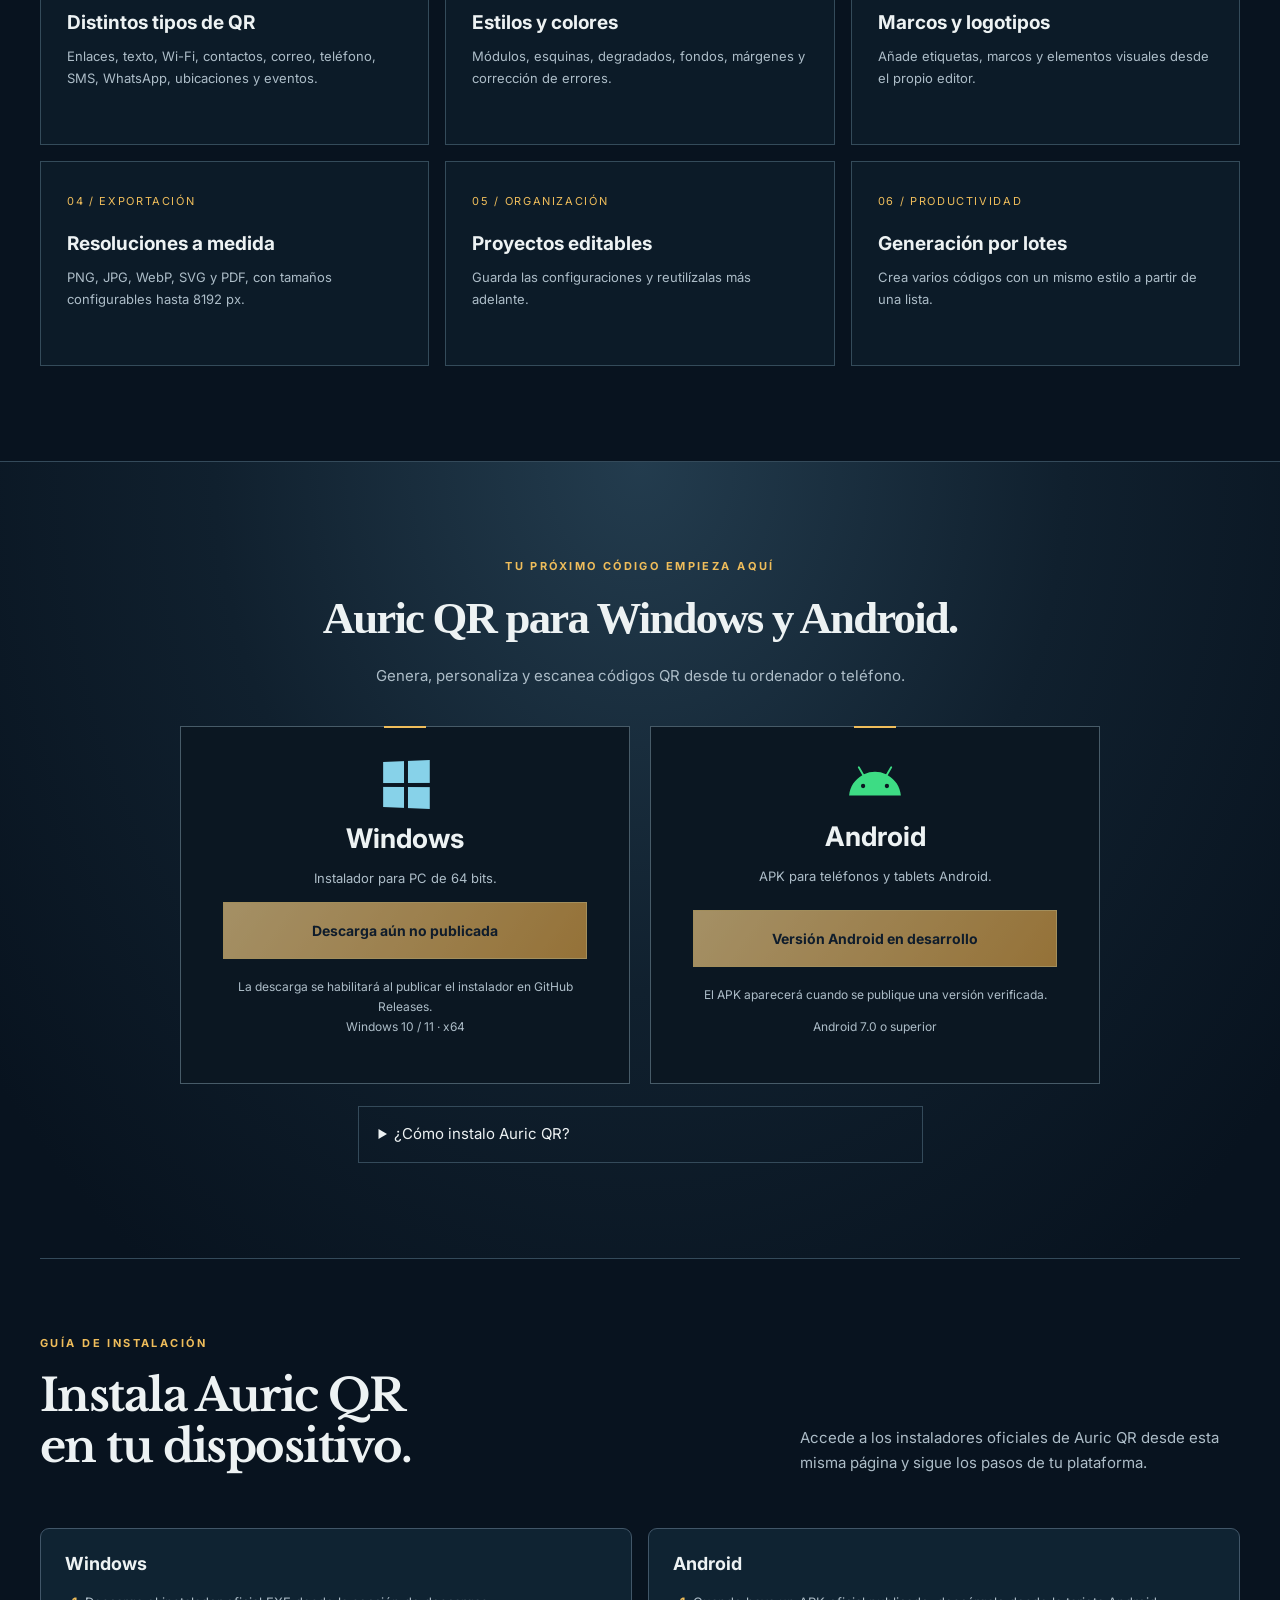
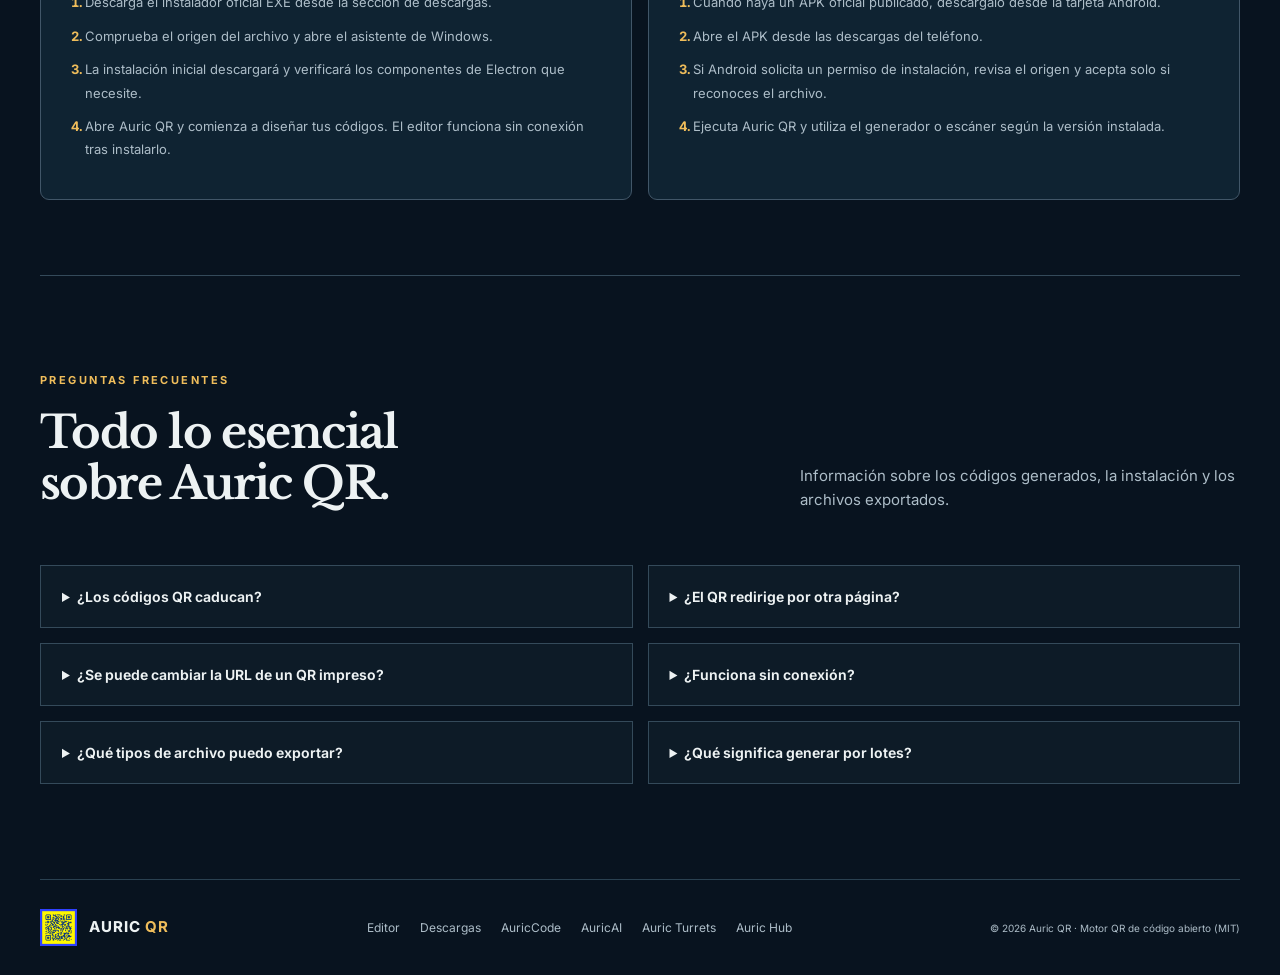
==== commit 03b1d805: "Give Auric QR the same structured Windows/Android installation guides as AuricAI and AuricCode" ====
--- a/index.html
+++ b/index.html
@@ -14,8 +14,15 @@
 .footer-links{display:flex;gap:12px 20px;flex-wrap:wrap}
 @media(max-width:950px){.nav .auric-sibling{display:none}}
 @media(prefers-reduced-motion:reduce){html{scroll-behavior:auto}}
+.auric-install-guide{padding-block:75px;border-top:1px solid var(--line);border-bottom:1px solid var(--line)}
+.auric-install-grid{display:grid;grid-template-columns:repeat(2,minmax(0,1fr));gap:16px;margin-top:35px}
+.auric-install-grid article{border:1px solid #415668;background:#0f2332;padding:24px;border-radius:9px}
+.auric-install-grid h3{color:var(--paper);font-size:18px;margin:0 0 17px}
+.auric-install-grid ol{padding-left:20px;color:var(--muted);font-size:13px;line-height:1.8;display:grid;gap:10px}
+.auric-install-grid li::marker{color:var(--gold);font-weight:700}
+@media(max-width:700px){.auric-install-grid{grid-template-columns:1fr}.auric-install-guide{padding-block:55px}}
 </style></head><body>
-<header class="nav"><a href="#inicio" class="brand"><img src="[data-uri]" width="43" height="43" alt=""><span>AURIC <b>QR</b></span></a><nav aria-label="Navegación principal"><a href="#conocer" class="hide-sm">Conocer</a><a href="#caracteristicas" class="hide-sm">Características</a><a class="hide-sm auric-sibling" href="https://midasyt.github.io/AuricCode/">AuricCode</a><a class="hide-sm auric-sibling" href="https://midasyt.github.io/AuricAI/">AuricAI</a><a href="#descargar" class="nav-download">Descargar</a></nav></header>
+<header class="nav"><a href="#inicio" class="brand"><img src="[data-uri]" width="43" height="43" alt=""><span>AURIC <b>QR</b></span></a><nav aria-label="Navegación principal"><a href="#conocer" class="hide-sm">Conocer</a><a href="#caracteristicas" class="hide-sm">Características</a><a href="#instalacion" class="hide-sm">Instalación</a><a class="hide-sm auric-sibling" href="https://midasyt.github.io/AuricCode/">AuricCode</a><a class="hide-sm auric-sibling" href="https://midasyt.github.io/AuricAI/">AuricAI</a><a href="#descargar" class="nav-download">Descargar</a></nav></header>
 <main>
 <section id="inicio" class="hero"><div class="wrap hero-grid"><div class="hero-copy"><div class="hero-icon"><img src="[data-uri]" width="256" height="256" alt="Logotipo oficial Auric QR"><span>APLICACIÓN DE ESCRITORIO<br>WINDOWS</span></div><p class="eyebrow">EDICIÓN · DISEÑO · EXPORTACIÓN</p><h1>Cada código.<br><em>A tu manera.</em></h1><p class="lead">Crea códigos QR con el contenido y la apariencia que necesitas. Un editor completo para personalizar colores, formas, logotipos y resoluciones, desde una sola aplicación.</p><div class="actions"><a href="#descargar" class="button gold">Descargar para Windows ↓</a><a href="#conocer" class="button glass">Conocer Auric QR →</a></div><p class="platforms">WINDOWS 10 / 11 · 64 BITS<span>Editor de escritorio · Proyectos guardados localmente</span></p></div><div><div class="screen-shell"><div class="screen-top"><i></i><i></i><i></i><span>Auric QR — Editor de códigos QR</span></div><img src="[data-uri]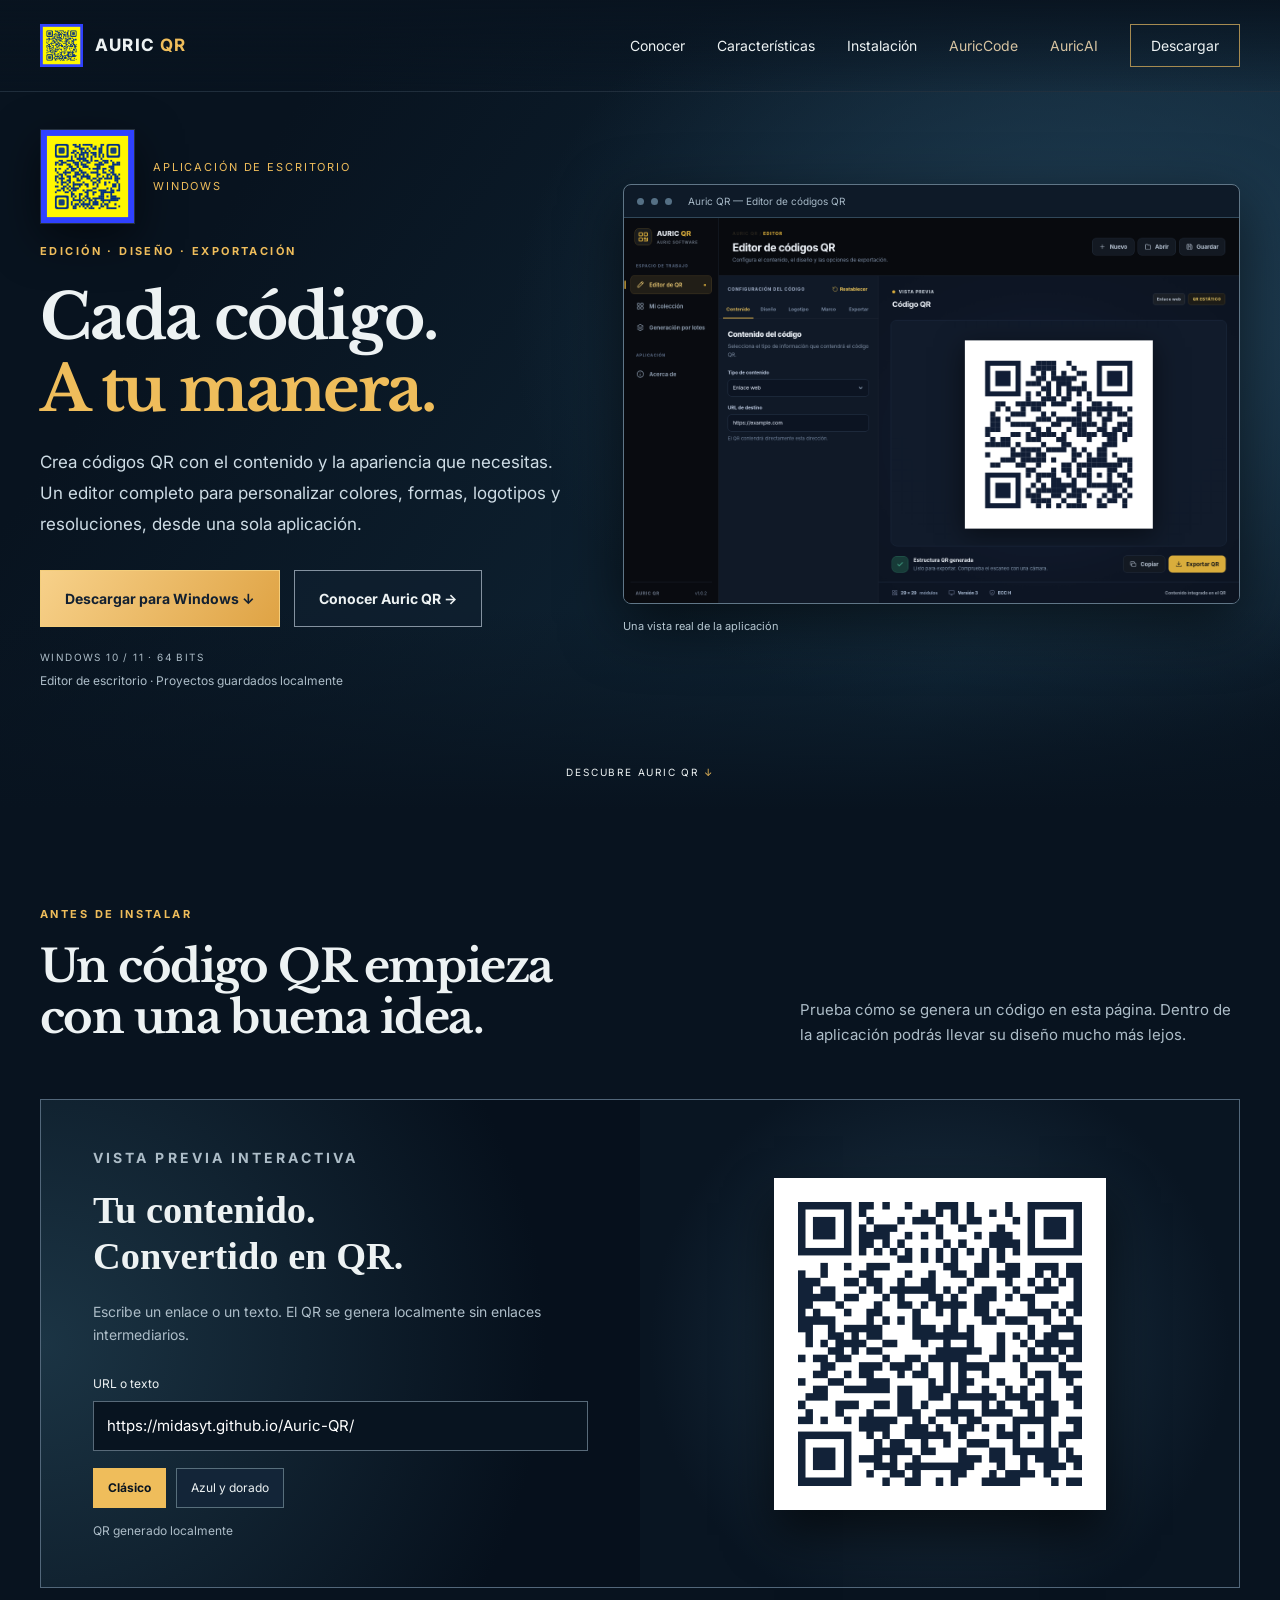
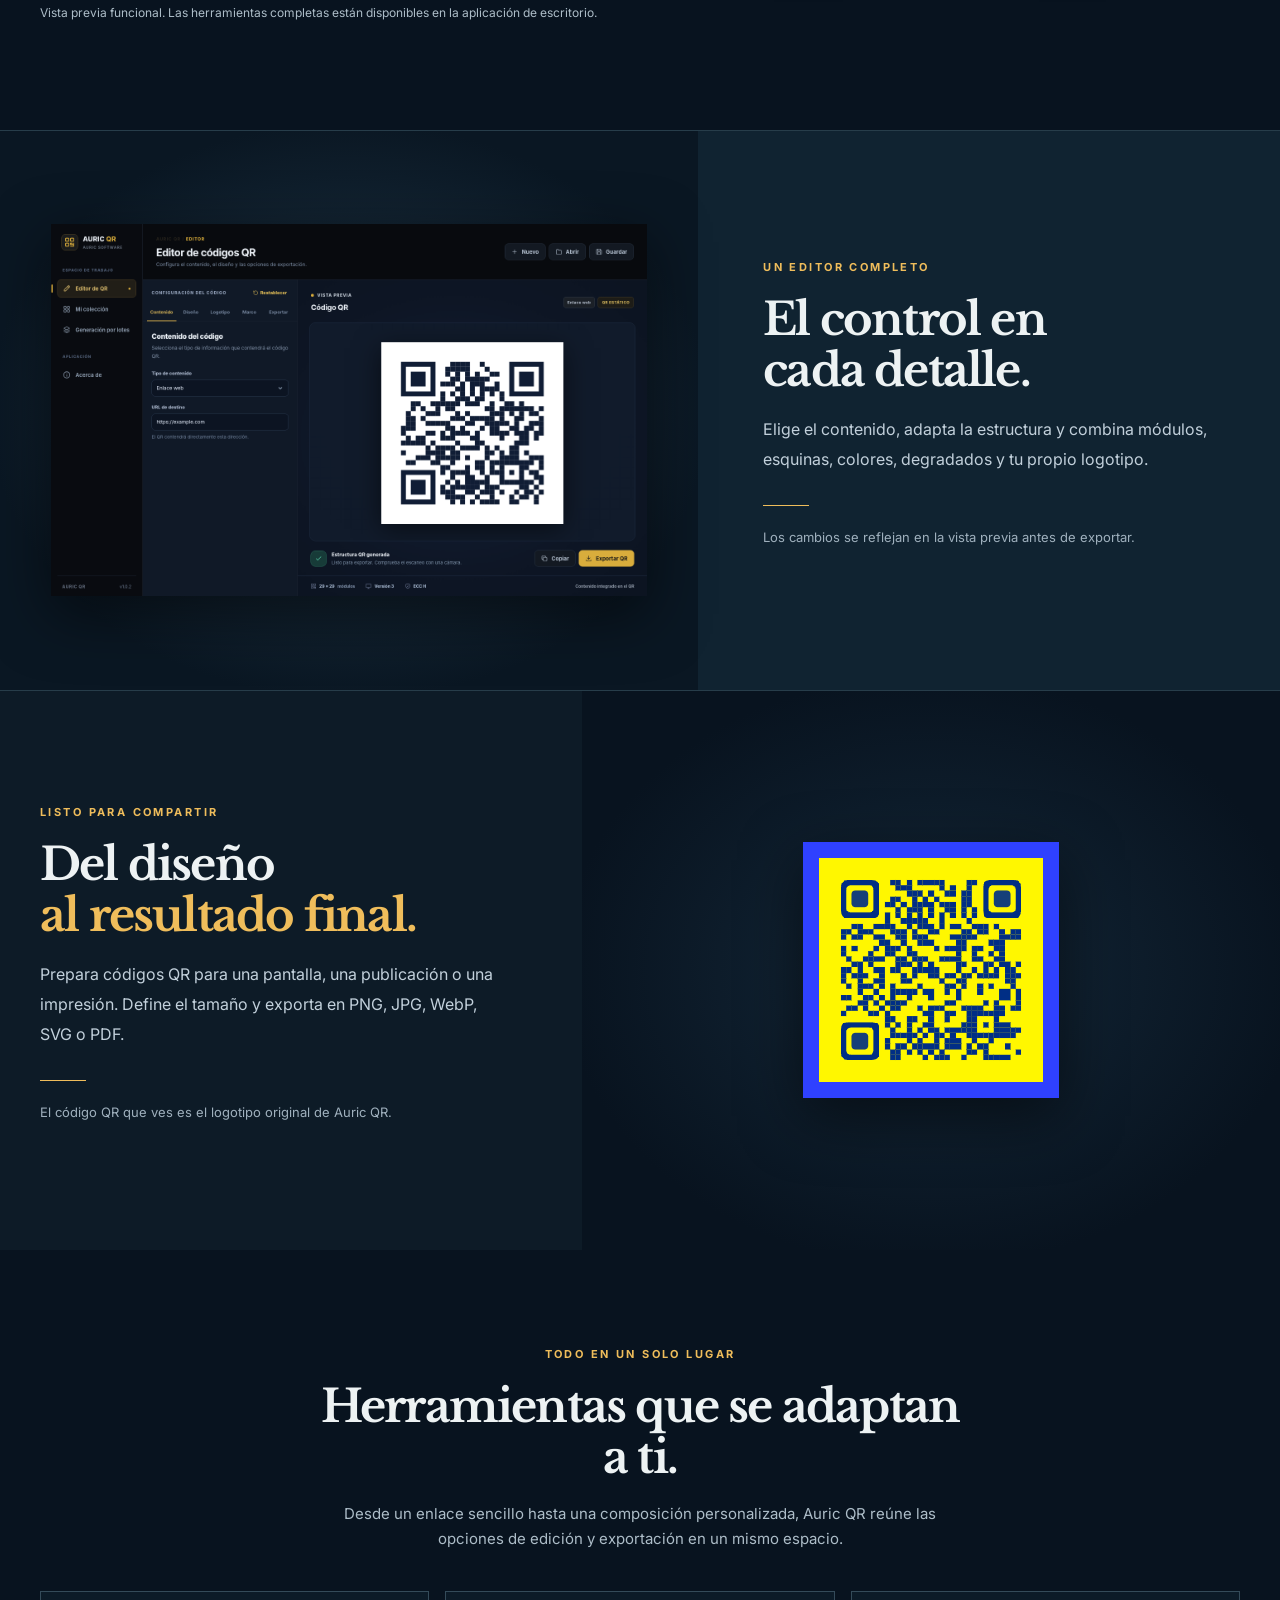
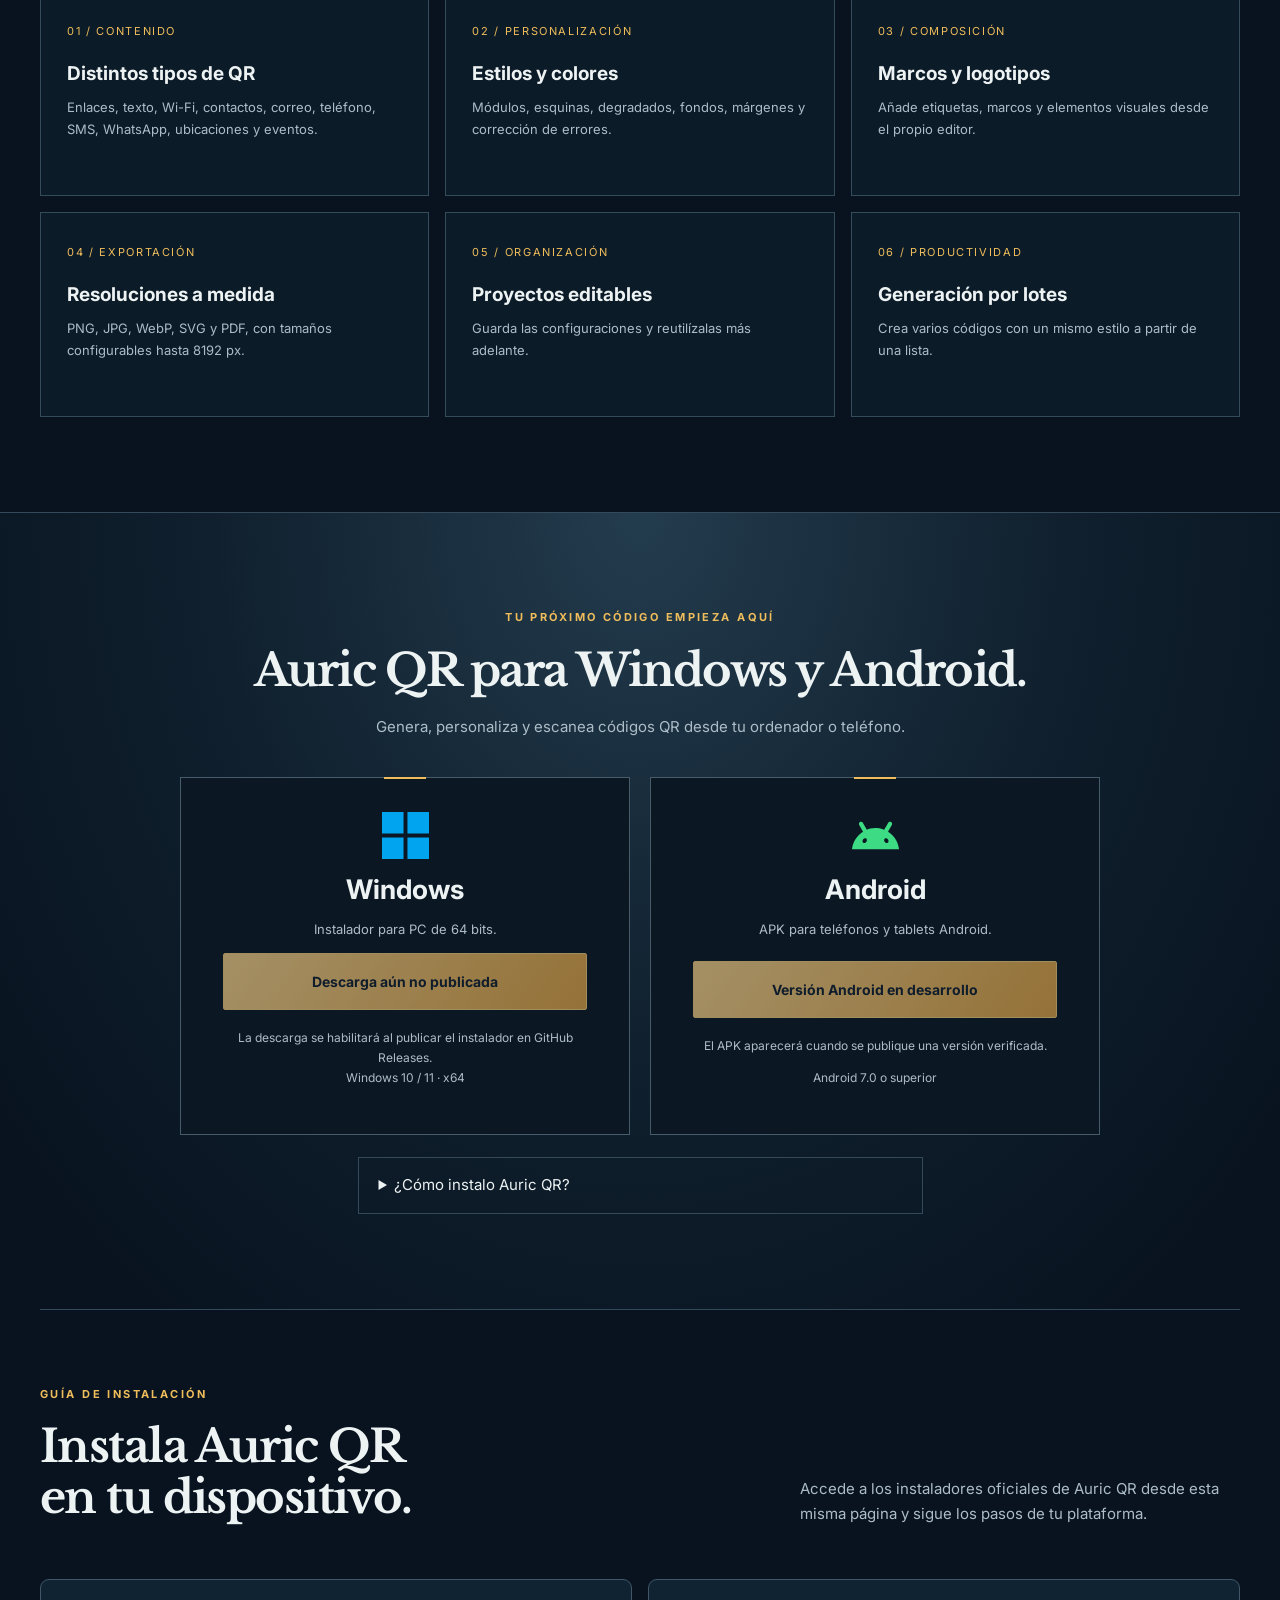
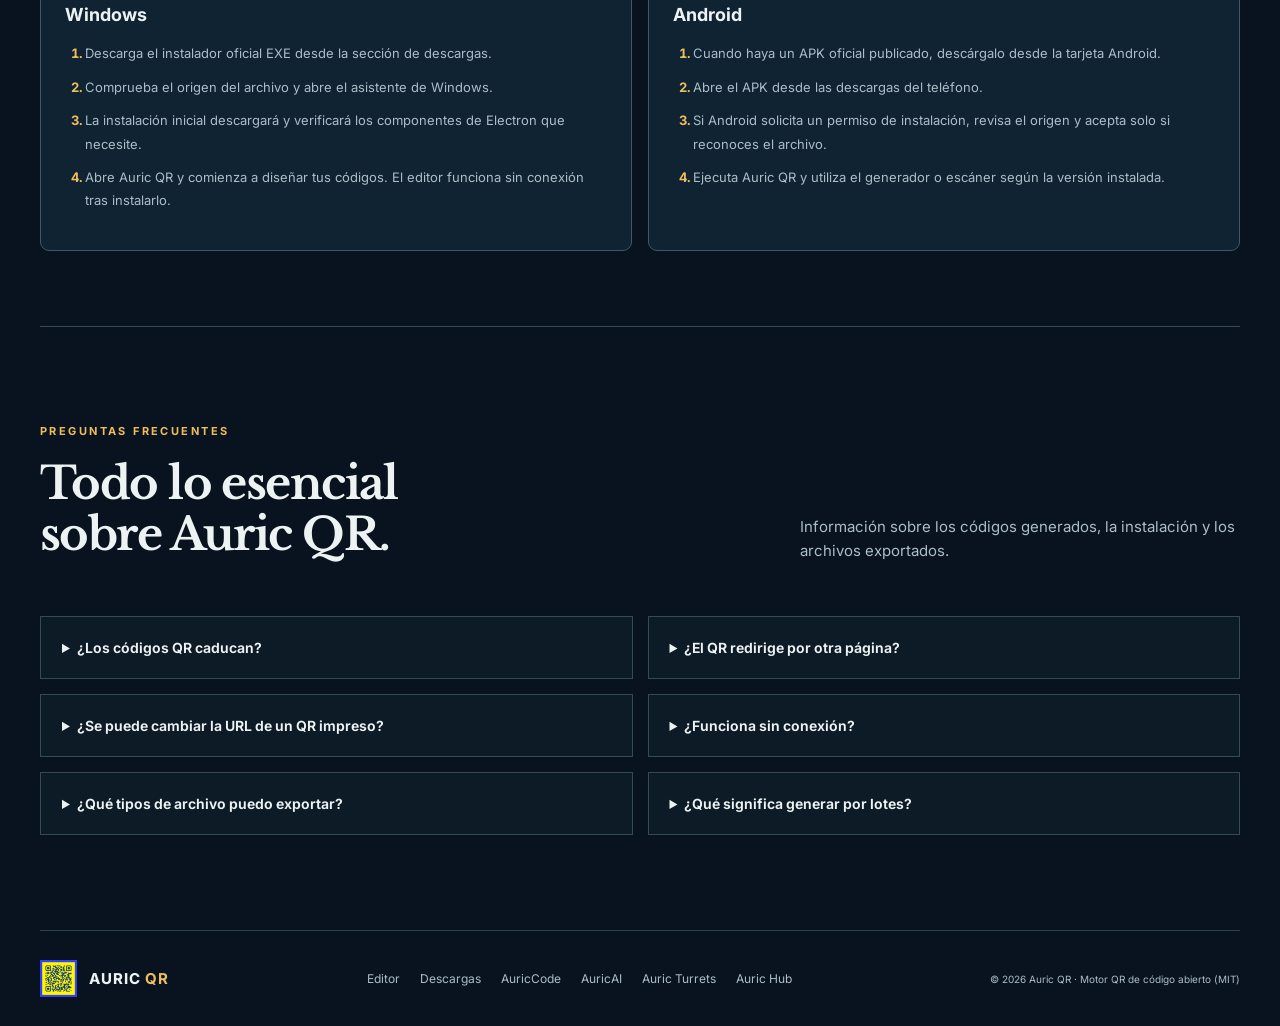
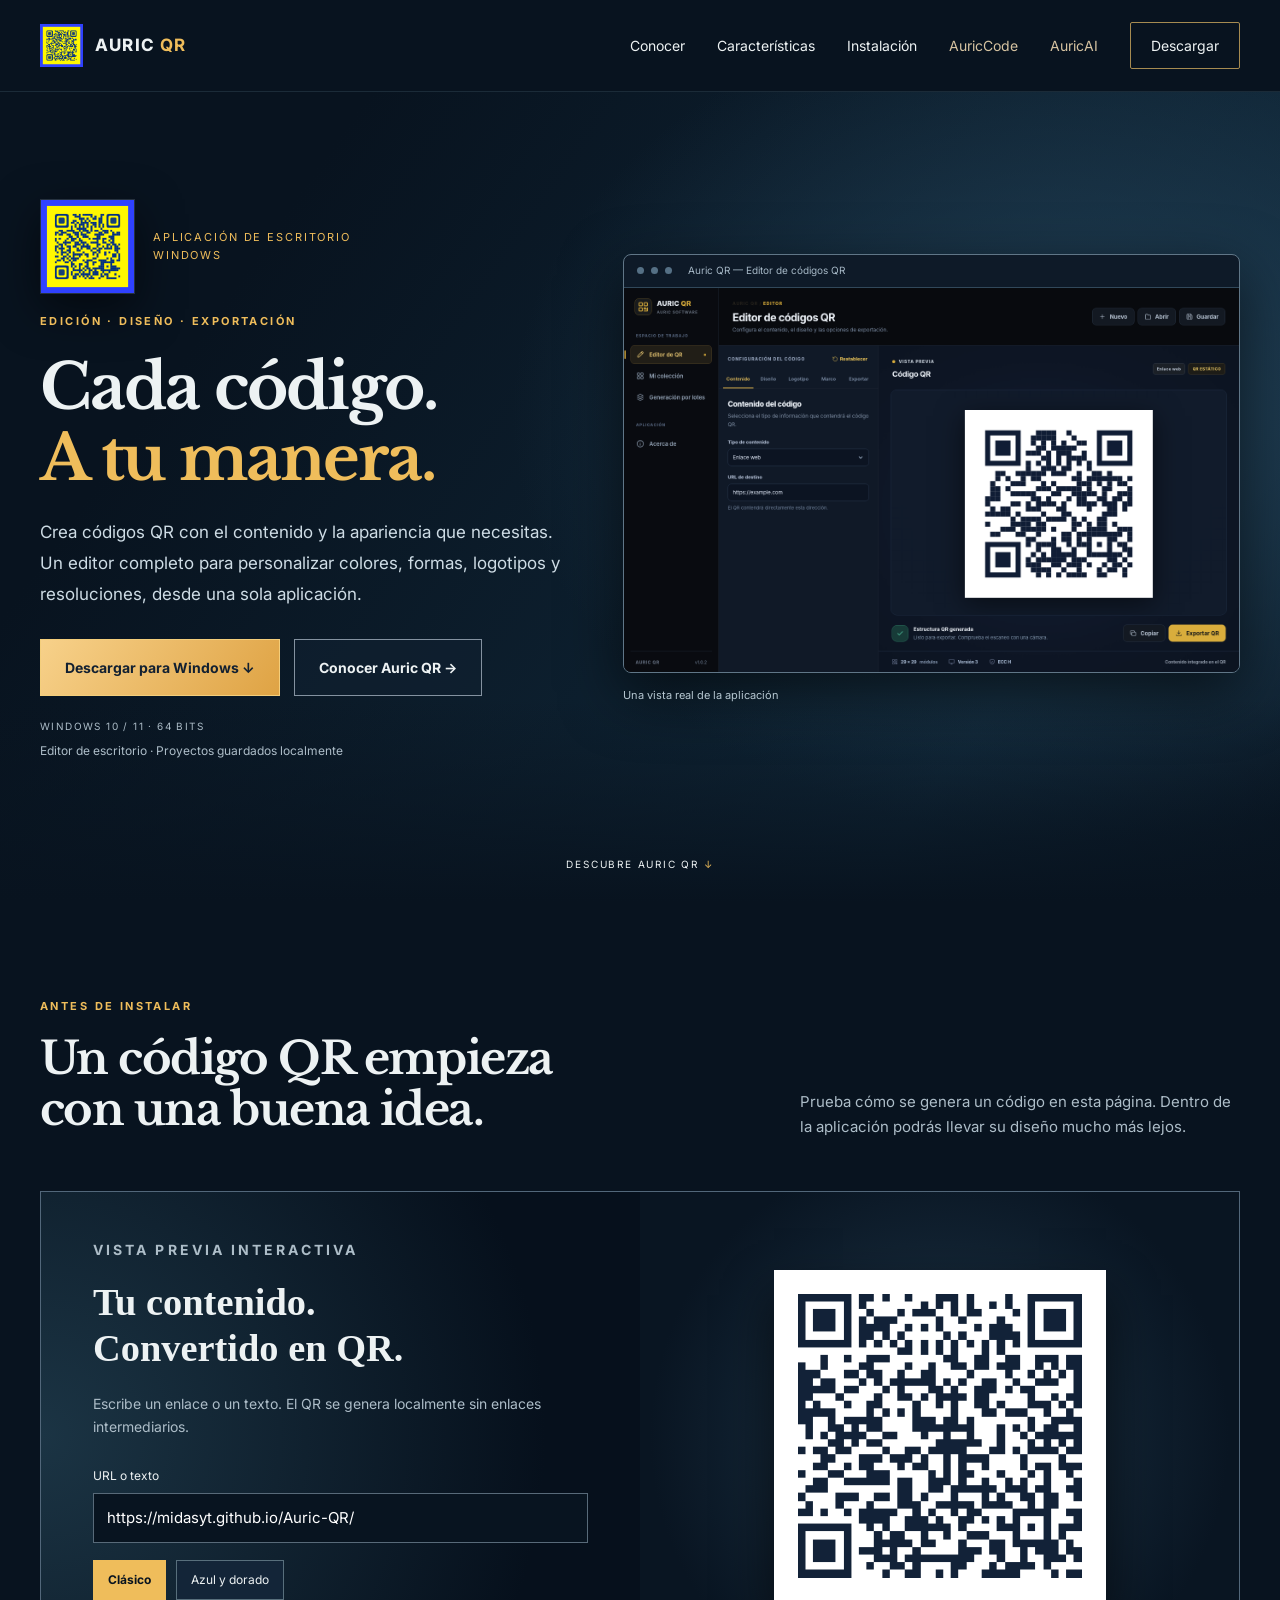
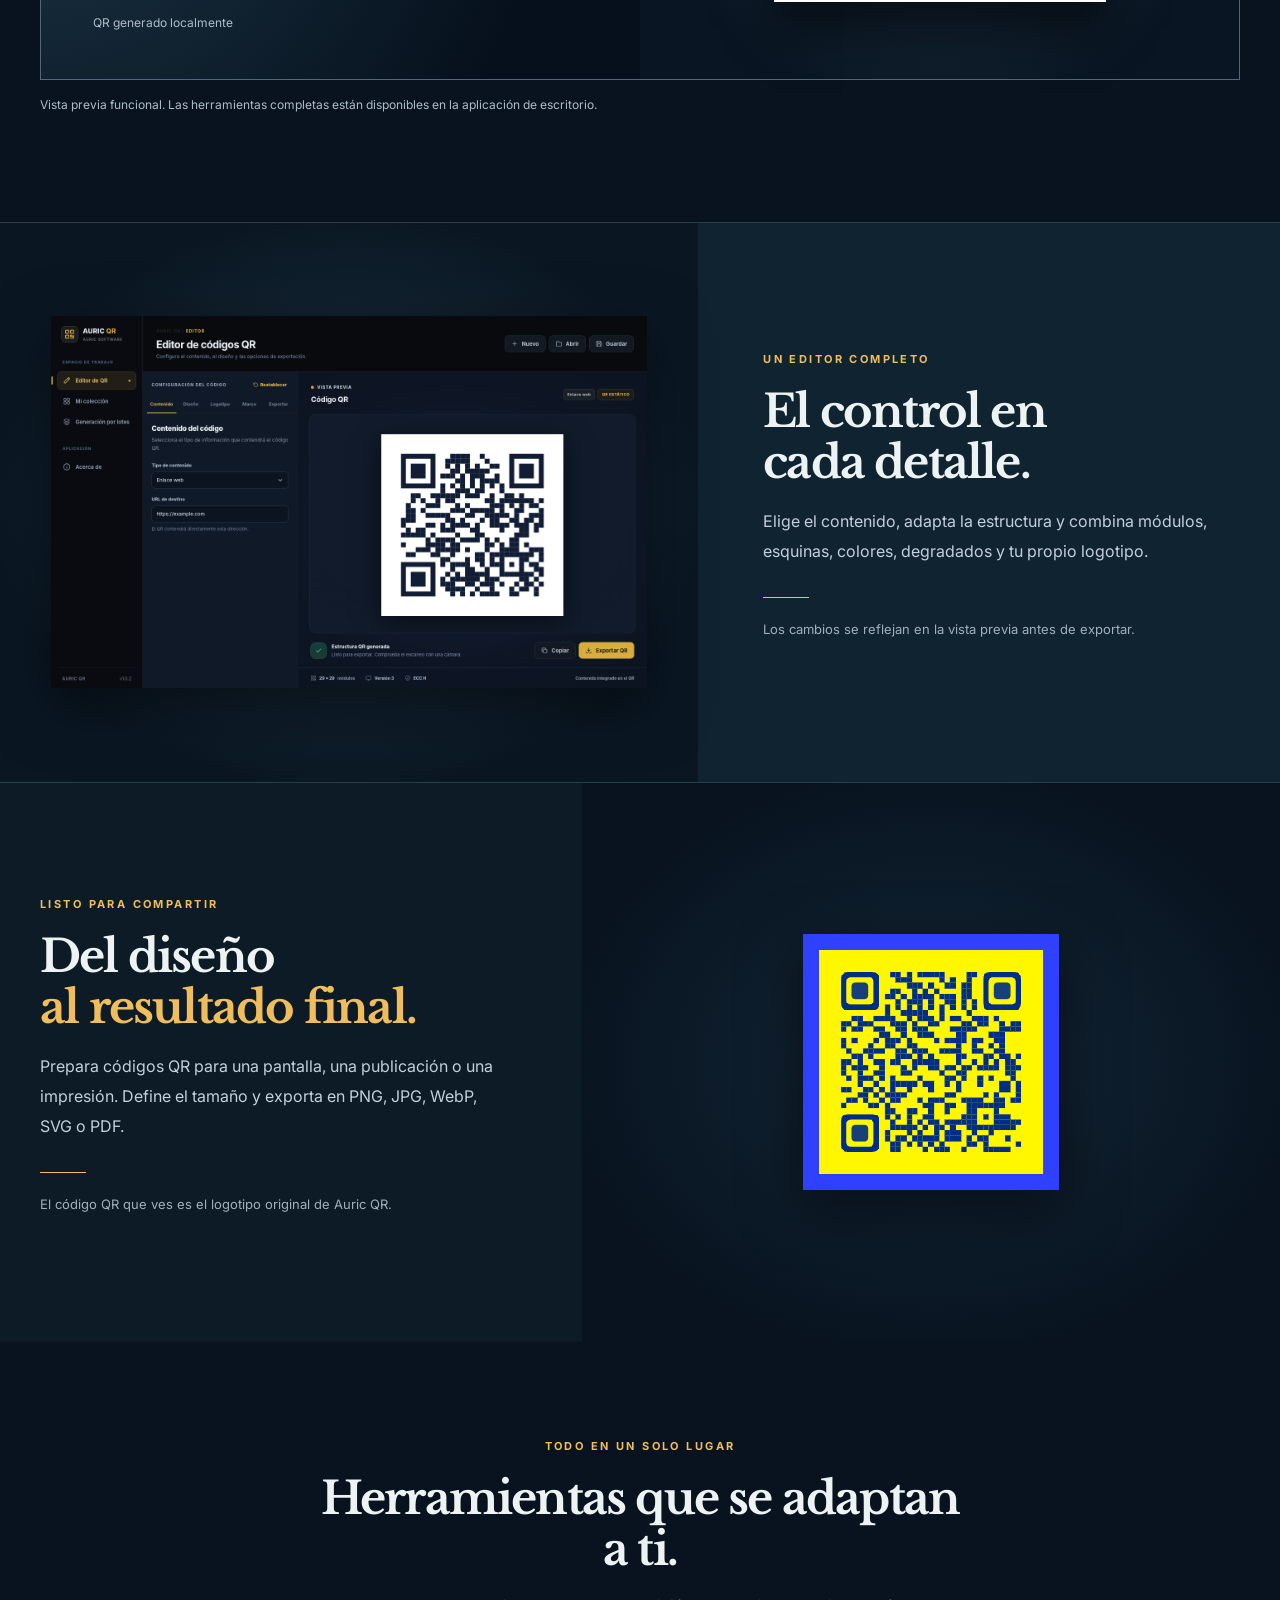
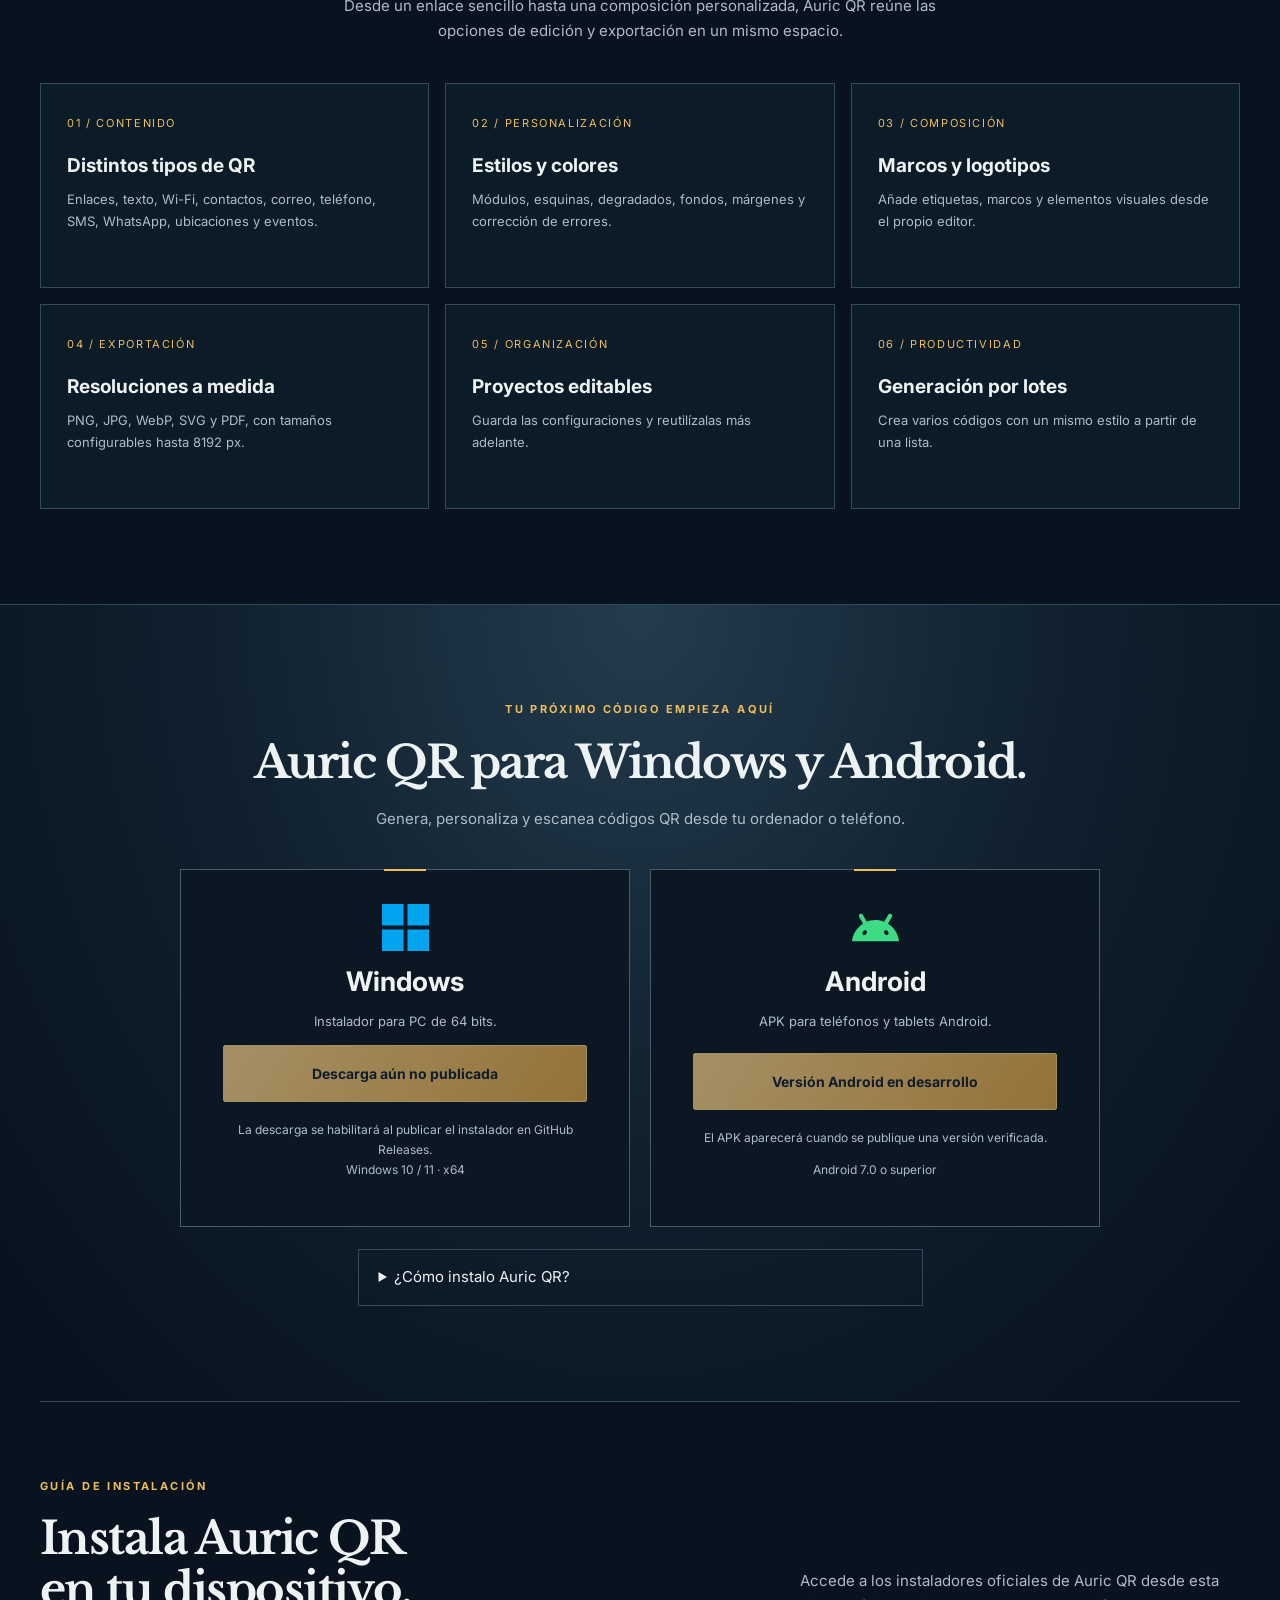
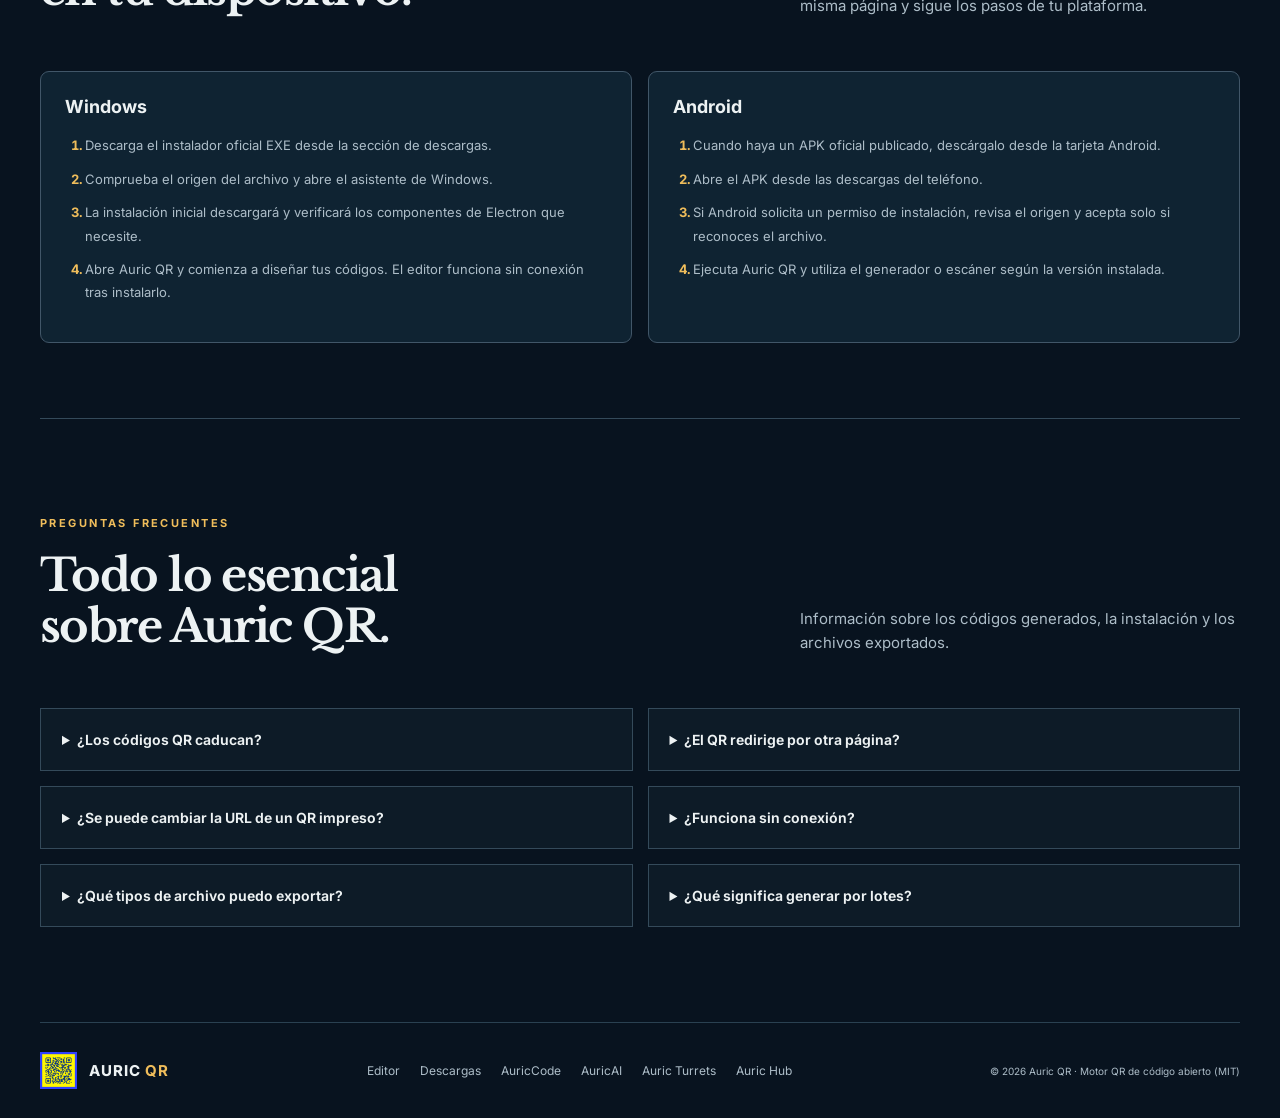
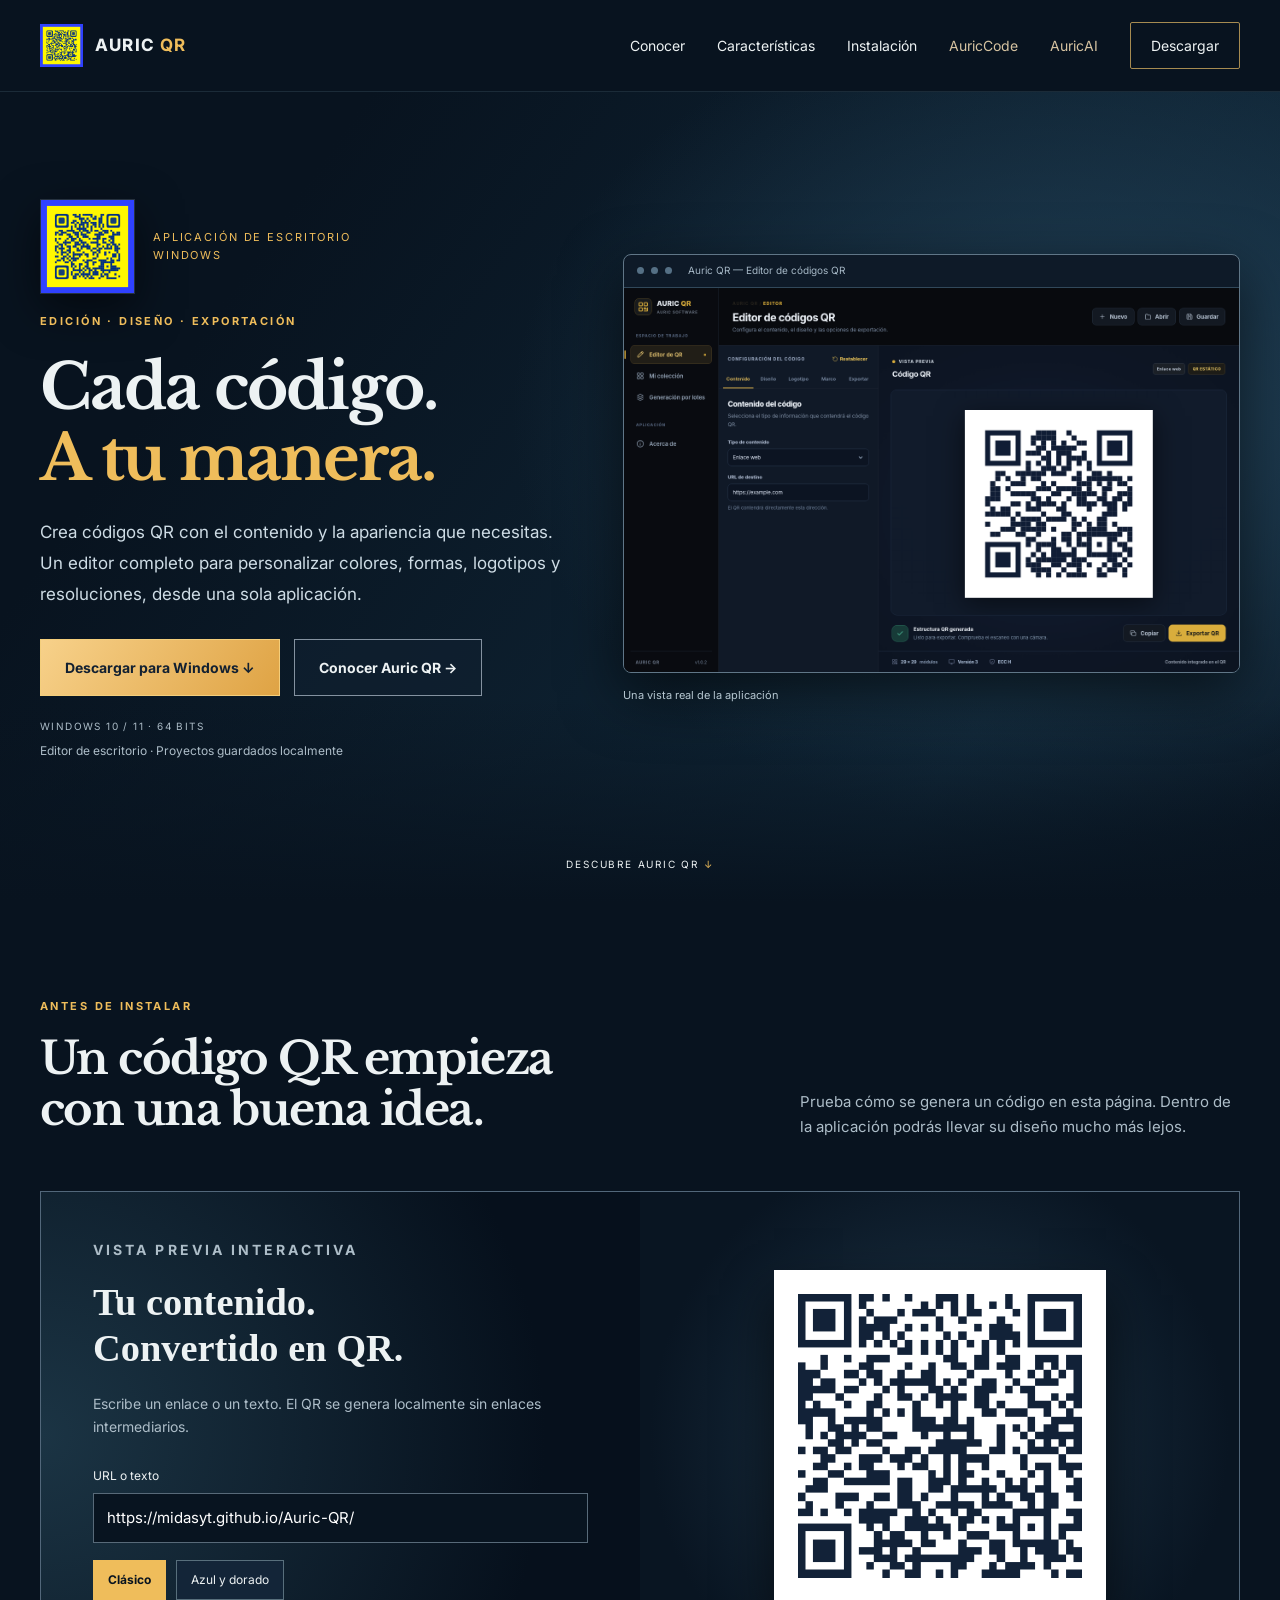
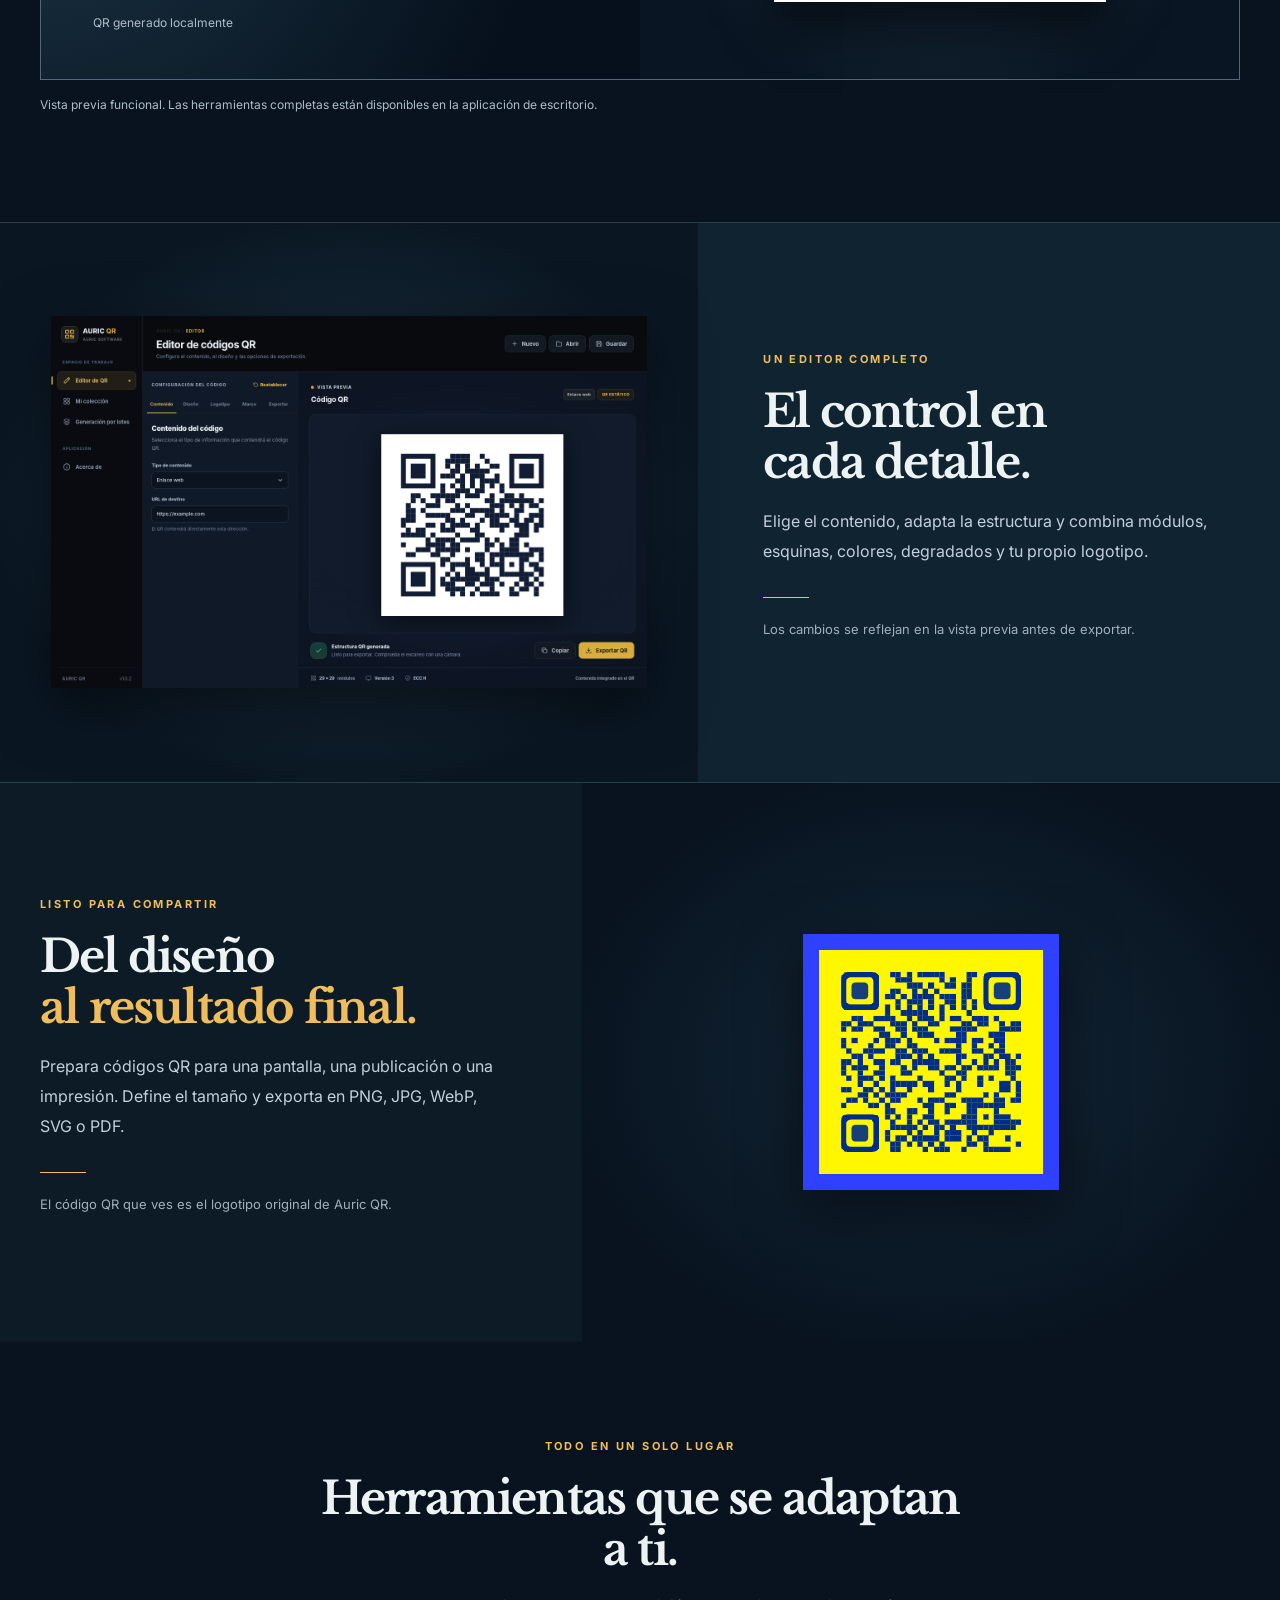
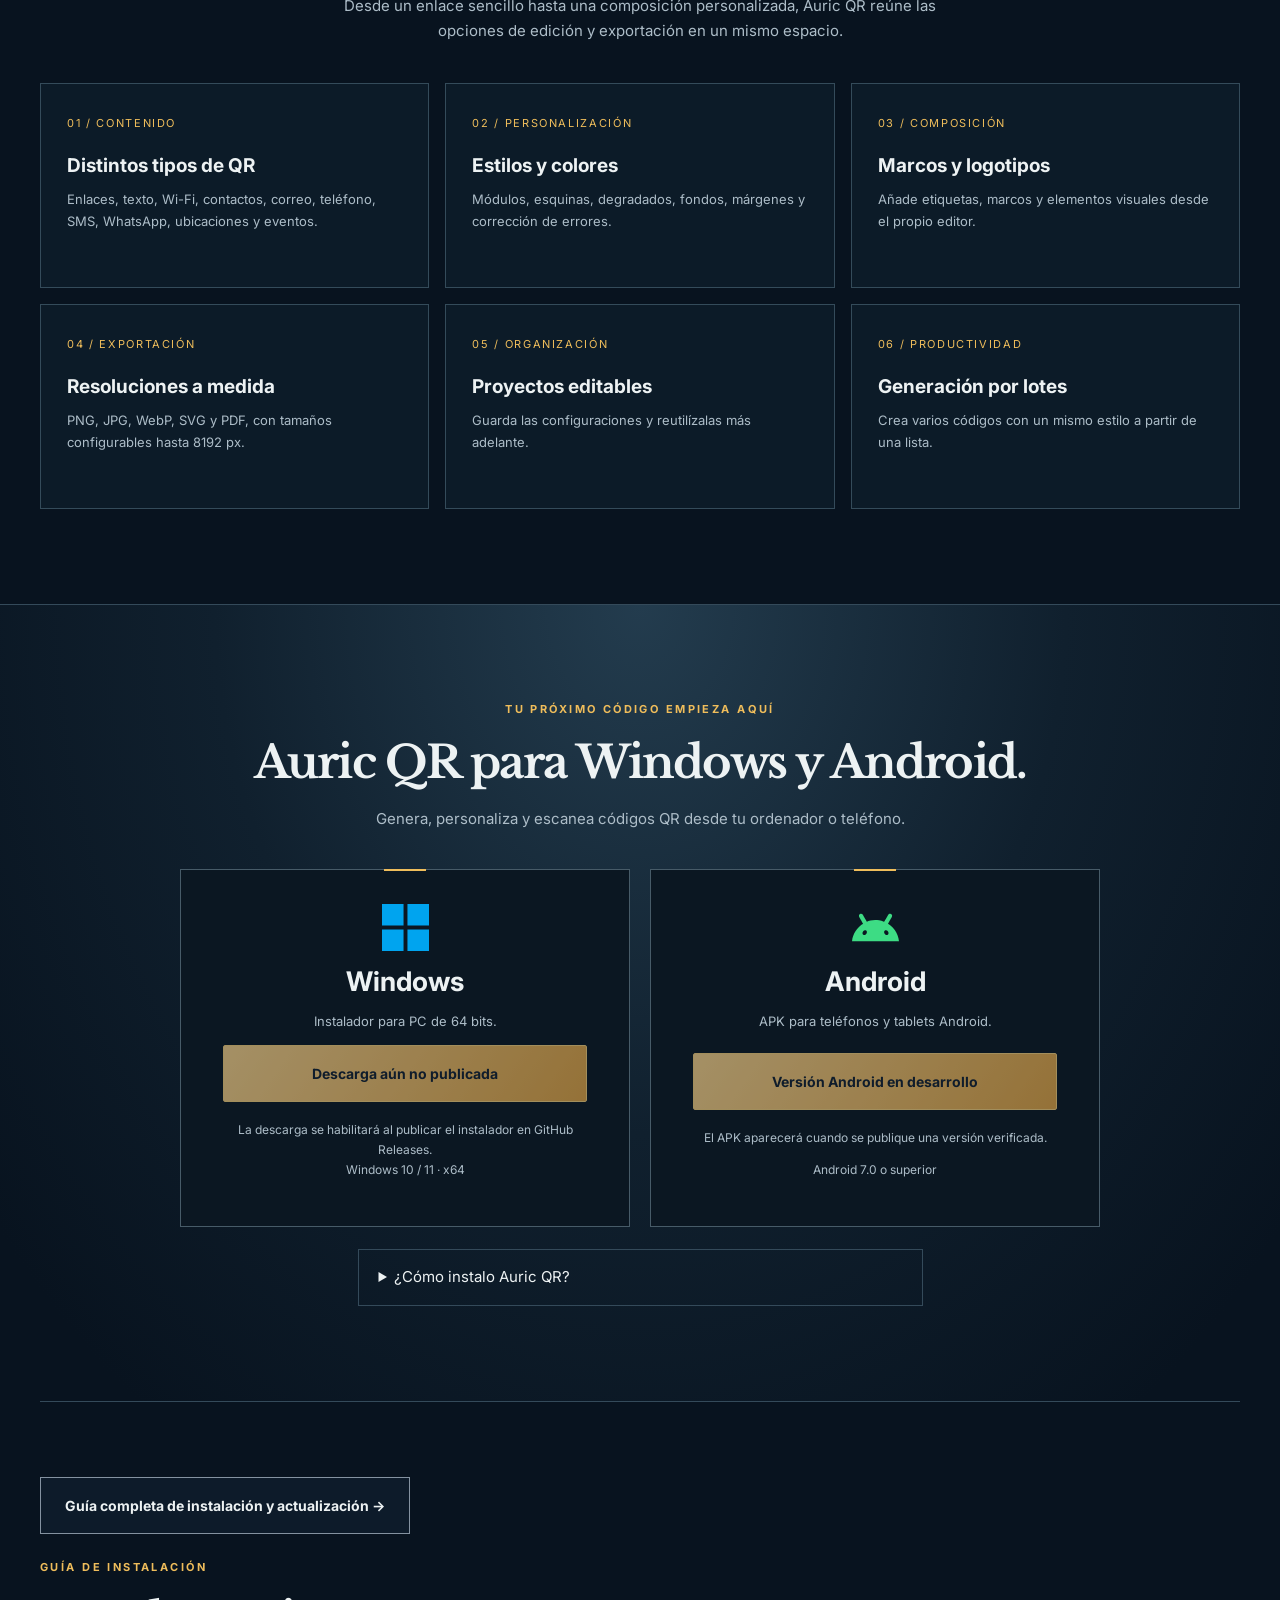
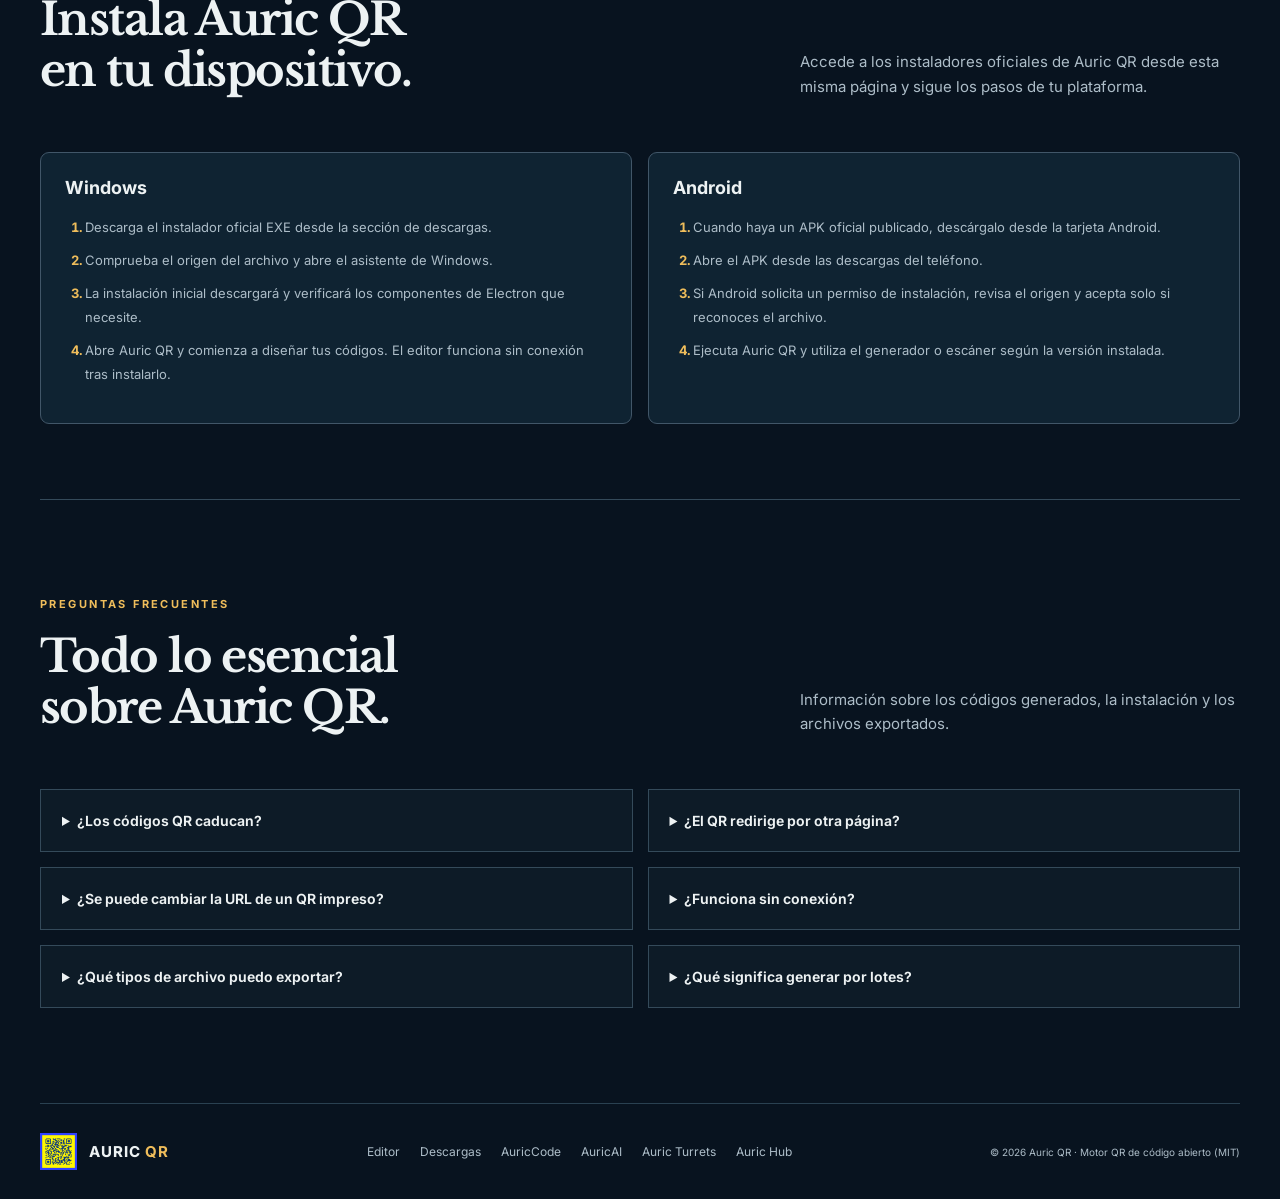
